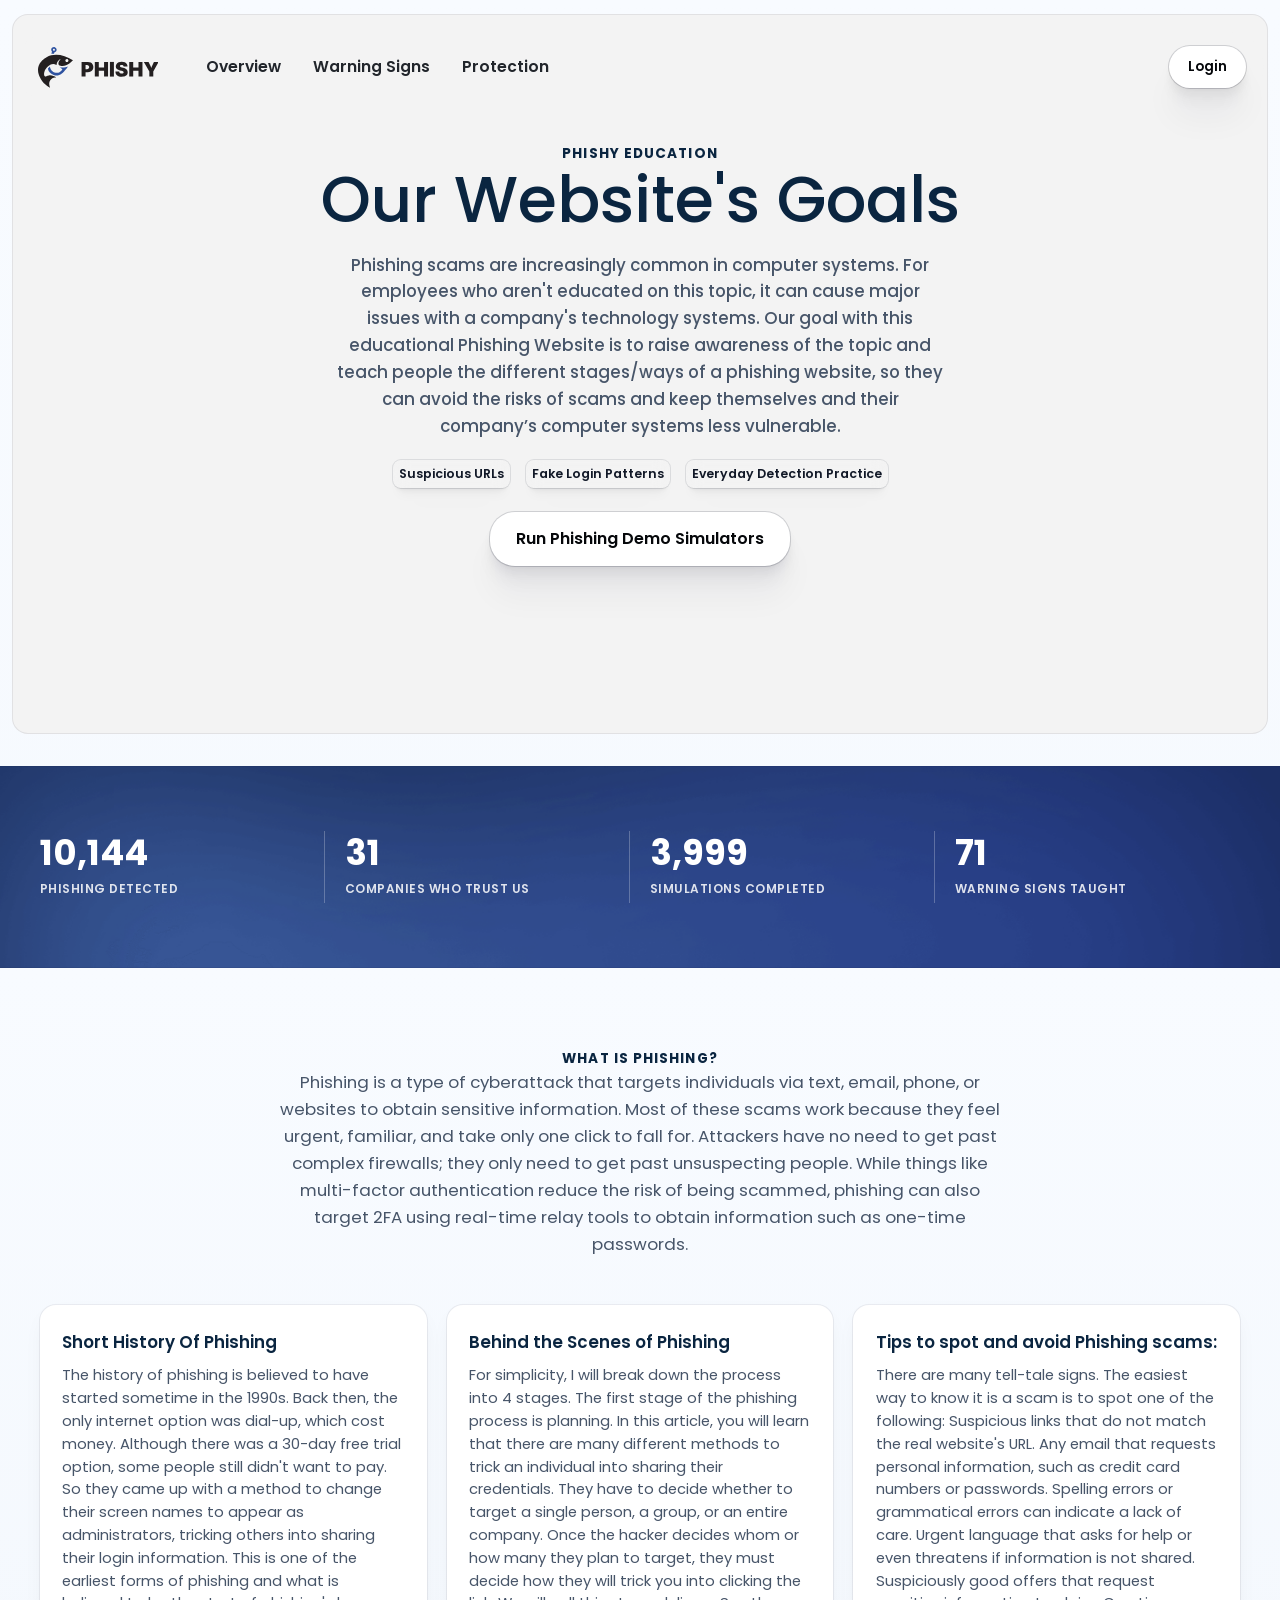
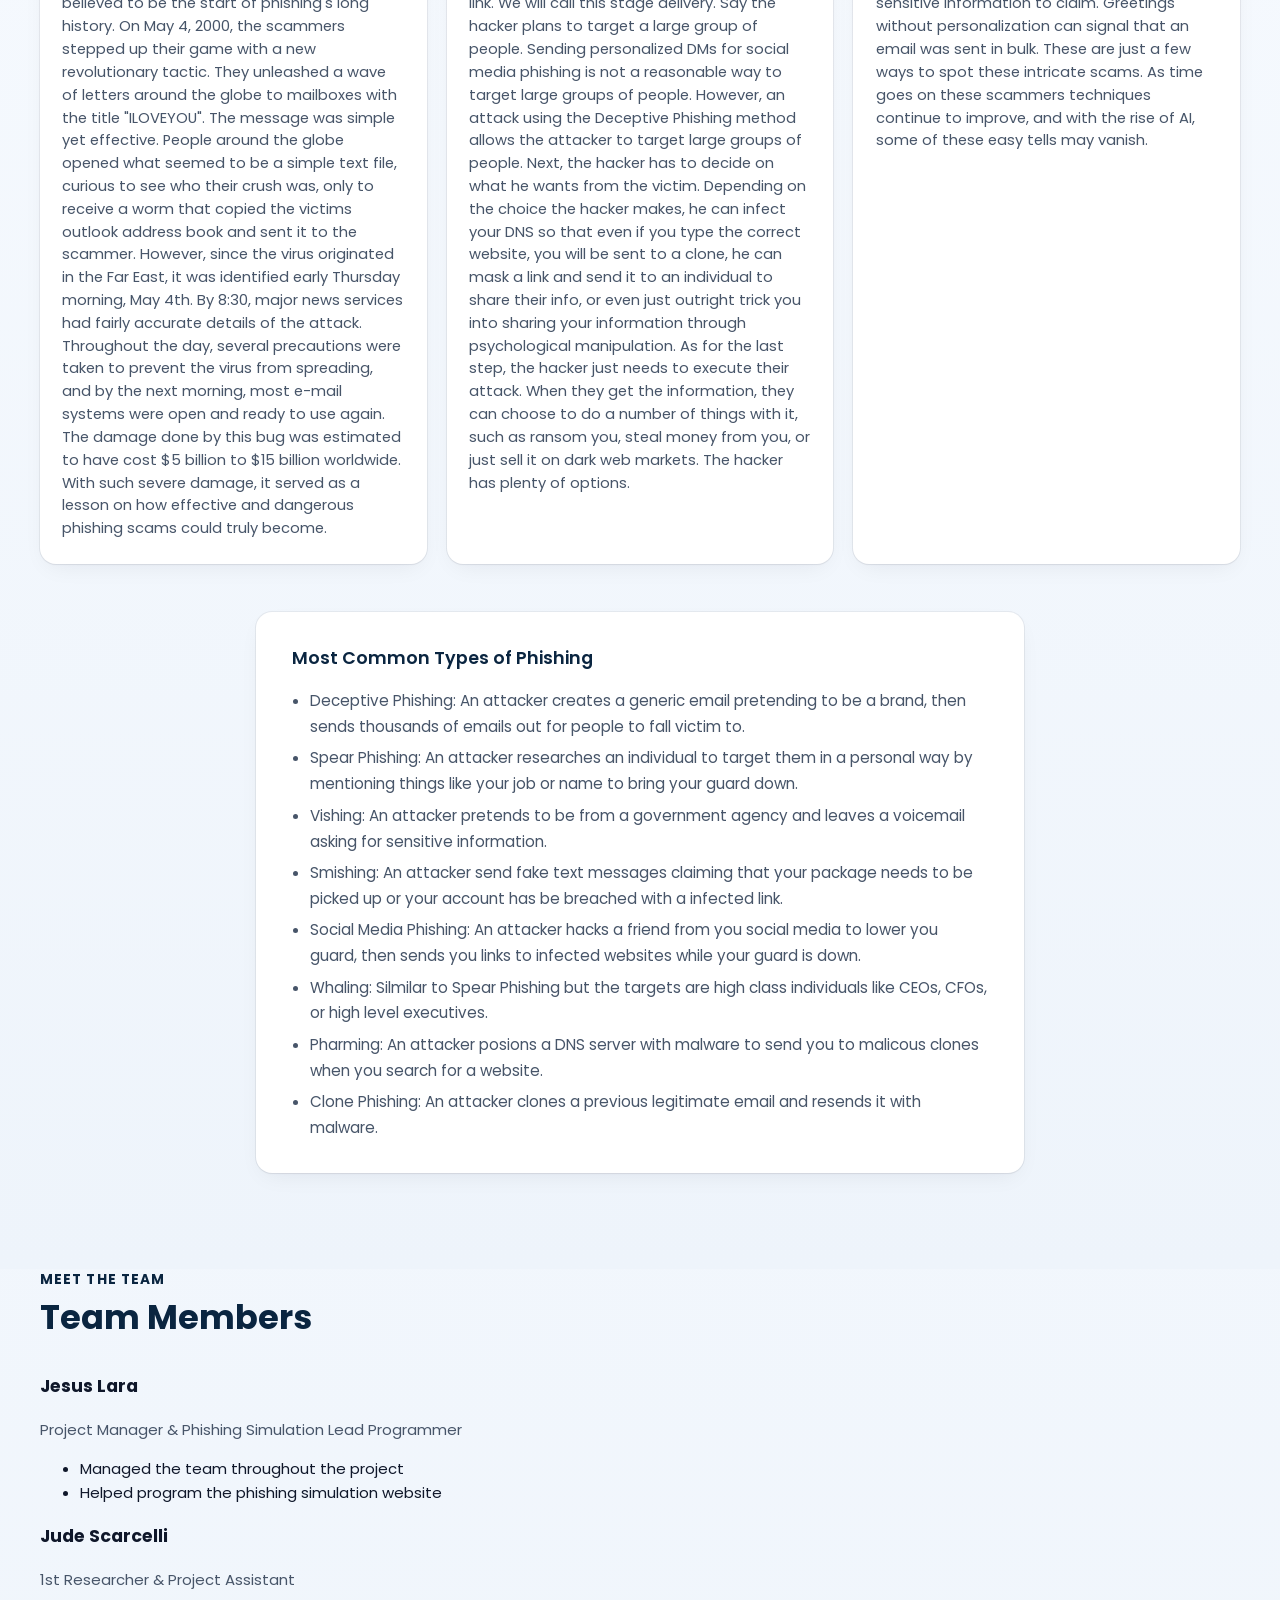
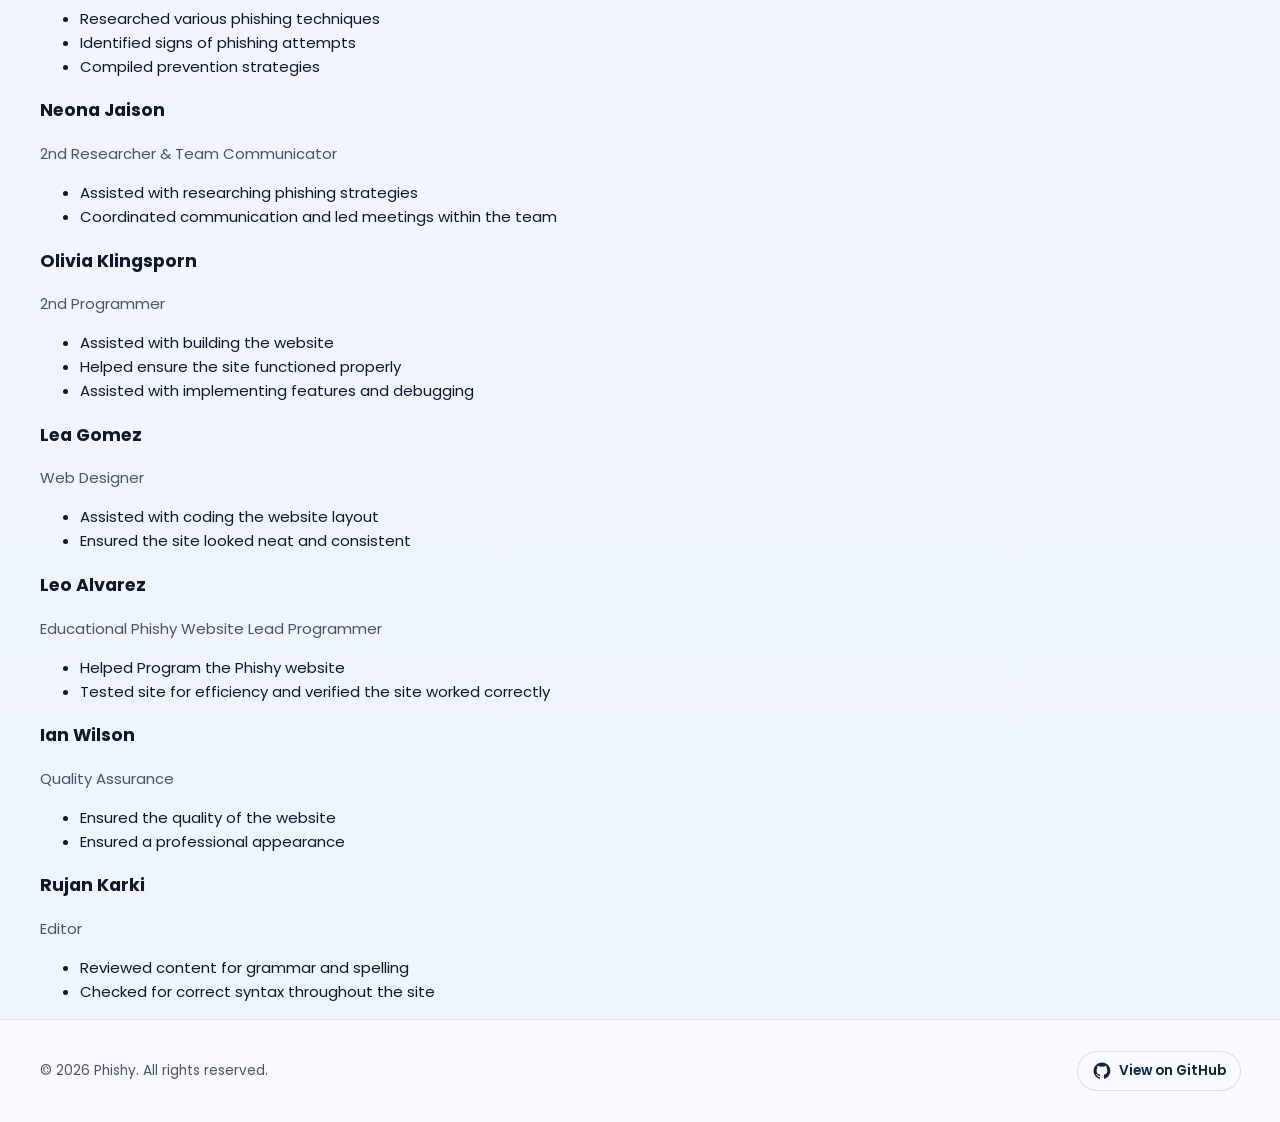
==== index.html @ bcdae1c0 "Jude's Edited Research + more" ====
<!DOCTYPE html>
<html lang="en">
  <head>
    <meta charset="UTF-8" />
    <meta name="viewport" content="width=device-width, initial-scale=1.0" />
    <title>Phishing Education Testing</title>
    <meta name="description" content="Placeholder site for a phishing education project." />
    <link rel="icon" type="image/png" href="assets/icon.svg" />
    <link rel="preconnect" href="https://fonts.googleapis.com" />
    <link rel="preconnect" href="https://fonts.gstatic.com" crossorigin />
    <link
      href="https://fonts.googleapis.com/css2?family=Poppins:wght@400;500;600;700&display=swap"
      rel="stylesheet"
    />
    <link rel="stylesheet" href="css/styles.css" />
    <script src="js/script.js" defer></script>
  </head>
  <body>
    <header class="top-bar">
      <div class="top-bar-shell">
       <div class="top-bar-inner">
        <div class="top-bar-left">
          <a class="brand" href="#">
            <svg
              class="topbar-logo"
              id="Layer_2"
              data-name="Layer 2"
              xmlns="http://www.w3.org/2000/svg"
              viewBox="0 0 509.56 172.07"
              aria-label="Phishy by Group 5"
              role="img"
            >
              <g id="Layer_3" data-name="Layer 3">
                <g>
                  <path
                    class="logo-accent"
                    d="M91.88,85.73c3.72,2.69,7.43,5.38,11.15,8.08-1.21,2.16-3.29,5.32-6.69,8.33-2.05,1.82-5.66,4.98-11.3,6.4-4.79,1.21-9.96.86-15.49-1.04-7.07-2.43-11.16-6.92-12.14-8.04-5.78-6.55-6.75-13.91-6.98-16.58-2.81,2.55-5.63,5.1-8.44,7.65.49,3.24,1.96,9.81,7.01,16.1,5.88,7.3,13.16,9.92,16.99,11.23,8.02,2.76,14.97,2.88,20.87,1.55,8.08-1.82,13.3-6.22,16.96-9.26,1.44-1.2,3.92-3.39,10.4-11.42,3.43-4.26,8.1-10.3,13.33-17.91-3.51,1.97-9.47,4.76-17.36,5.85-7.9,1.09-14.39.03-18.3-.92Z"
                  />
                  <path
                    class="logo-accent"
                    d="M56.51,29.27c1.63-.33,3.46-.62,5.45-.81,1.92-.18,3.7-.24,5.31-.23.63-1.81,1.26-3.62,1.89-5.43,4.02-.67,7.54-3.47,8.96-7.59,2.06-5.99-1.13-12.52-7.12-14.58-5.99-2.06-12.52,1.13-14.58,7.12-1.45,4.2-.31,8.67,2.57,11.67-.83,3.29-1.65,6.57-2.48,9.86ZM64.16,8.69c1.54-1.72,4.19-1.87,5.91-.33,1.72,1.54,1.87,4.19.33,5.91-1.54,1.72-4.19,1.87-5.91.33-1.72-1.54-1.87-4.19-.33-5.91Z"
                  />
                </g>
                <g class="logo-primary">
                  <path d="M184.14,125.05v-61.99h26.71c4.6,0,8.63.91,12.09,2.73,3.45,1.82,6.14,4.38,8.07,7.68,1.93,3.3,2.89,7.16,2.89,11.57s-.98,8.27-2.95,11.5c-1.97,3.23-4.73,5.73-8.28,7.49-3.55,1.76-7.68,2.64-12.4,2.64h-9.32v18.39h-16.81ZM200.95,93.6h5.91c2.97,0,5.29-.78,6.97-2.33,1.68-1.55,2.52-3.63,2.52-6.24s-.84-4.78-2.52-6.26c-1.68-1.48-4-2.23-6.97-2.23h-5.91v17.06Z" />
                  <path d="M240.06,125.05v-61.99h16.81v23.55h22.3v-23.55h16.81v61.99h-16.81v-24.88h-22.3v24.88h-16.81Z" />
                  <path d="M320.76,63.06v61.99h-16.81v-61.99h16.81Z" />
                  <path d="M353.96,125.8c-5.38,0-10.07-.8-14.08-2.39-4.01-1.6-7.12-4.06-9.34-7.38s-3.34-7.59-3.37-12.77h15.97c.14,2.86,1.12,5.03,2.95,6.51,1.83,1.48,4.37,2.23,7.61,2.23,2.69,0,4.74-.49,6.14-1.48,1.4-.98,2.1-2.24,2.1-3.76,0-1.39-.69-2.55-2.08-3.49-1.39-.94-3.8-1.77-7.24-2.5l-6.24-1.33c-5.46-1.16-9.77-3.15-12.92-5.97-3.15-2.81-4.72-6.65-4.72-11.5,0-3.94,1.07-7.38,3.2-10.34,2.13-2.95,5.08-5.26,8.84-6.91,3.76-1.65,8.09-2.48,13-2.48s9.35.84,13,2.52c3.65,1.68,6.46,4.04,8.45,7.07,1.98,3.04,2.99,6.58,3.02,10.63h-16.14c-.14-2.02-.88-3.6-2.23-4.72s-3.38-1.68-6.09-1.68-4.51.44-5.7,1.33-1.79,2.02-1.79,3.41c0,1.47.65,2.66,1.96,3.58,1.3.92,3.43,1.69,6.37,2.33l5.08,1.08c6.85,1.44,11.79,3.79,14.83,7.03s4.56,7.22,4.56,11.94c0,6.13-2.23,10.84-6.68,14.12-4.45,3.29-10.6,4.93-18.45,4.93Z" />
                  <path d="M385.5,125.05v-61.99h16.81v23.55h22.3v-23.55h16.81v61.99h-16.81v-24.88h-22.3v24.88h-16.81Z" />
                  <path d="M470.41,125.05v-21.55l-23.09-40.44h19.76l8.94,18.72c.55,1.14,1.06,2.29,1.52,3.45s.89,2.4,1.31,3.7c.8-2.64,1.69-5.02,2.66-7.16l8.36-18.72h19.68l-22.42,40.44v21.55h-16.72Z" />
                </g>
                <path
                  class="logo-primary"
                  d="M36.27,42.96c-5.64,3.22-29.71,16.98-35.16,43.08-3.72,17.8,2.76,32.61,6.37,40.82,11.84,26.92,34.33,40.3,43.81,45.2-1.38-2.84-6.84-14.9-1.82-27.08,2.16-5.24,5.39-8.37,6.09-9.02,8.19-7.73,19-7.2,21.46-7.02-8.16-5.5-19.29-10.78-31.29-8.72-8.71,1.49-13.19,6.04-17.04,3.51-5.41-3.55-3.06-18.15,1.74-27.44,5.86-11.34,17.38-18.59,20.26-20.41.39-.25.62-.4.97-.59,8.11-4.27,19.31-4.45,25.42.9h0s0,0,0,0c.38.34.72.66,1.02.94.4-3.71,2.3-17.07,12.92-23.9,1.4-.9,3.07-1.77,5.07-2.46-8.75,8.7-11.91,18.54-8.51,24.11,3.22,5.28,11.55,5.43,15.6,5.51,21.42.38,38.09-16.8,44.43-24.11-37.49-24.81-80.46-30.98-111.35-13.32ZM126.99,61.61c-2.4,2.68-6.52,2.91-9.2.51-2.68-2.4-2.91-6.52-.51-9.2,2.4-2.68,6.52-2.91,9.2-.51,2.68,2.4,2.91,6.52.51,9.2Z"
                />
            </svg>
          </a>
          <nav class="top-nav" aria-label="Primary">
            <a href="#">Overview</a>
            <a href="#">Warning Signs</a>
            <a href="#">Protection</a>
          </nav>
        </div>
        <a class="login-button" href="#login">Login</a>
        <button
          class="menu-toggle"
          type="button"
          aria-label="Toggle menu"
          aria-expanded="false"
          aria-controls="top-bar-menu"
        >
          <span></span><span></span><span></span>
        </button>
        <div class="top-bar-menu" id="top-bar-menu">
          <a href="#">Overview</a>
          <a href="#">Warning Signs</a>
          <a href="#">Protection</a>
          <a href="#login" class="top-bar-menu-login">Login</a>
        </div>
       </div>
      </div>
    </header>

    <section class="hero-section">
      <div class="hero-island">
        <div class="container hero-layout">
          <div class="hero-copy">
            <p class="eyebrow">Phishy Education</p>
            <h1>Our Website's Goals</h1>
            <p class="subtitle">
               Phishing scams are increasingly common in computer systems.
               For employees who aren't educated on this topic, it can cause major issues with a company's technology systems.
               Our goal with this educational Phishing Website is to raise awareness of the topic and teach people the different stages/ways of a phishing website,
               so they can avoid the risks of scams and keep themselves and their company’s computer systems less vulnerable.  
            
            </p>
            <div class="hero-proof">
              <span>Suspicious URLs</span>
              <span>Fake Login Patterns</span>
              <span>Everyday Detection Practice</span>
            </div>
            <a class="hero-demo-button" href="demo/">Run Phishing Demo Simulators</a>
          </div>
        </div>
      </div>
    </section>

    <section class="info-band-section">
      <div class="container info-band-layout">
        <article class="info-band-item">
          <span class="info-band-value" data-count="12480">0</span>
          <h3>Phishing Detected</h3>
        </article>
        <article class="info-band-item">
          <span class="info-band-value" data-count="38">0</span>
          <h3>Companies Who Trust Us</h3>
        </article>
        <article class="info-band-item">
          <span class="info-band-value" data-count="4920">0</span>
          <h3>Simulations Completed</h3>
        </article>
        <article class="info-band-item">
          <span class="info-band-value" data-count="87">0</span>
          <h3>Warning Signs Taught</h3>
        </article>
      </div>
    </section>

    <section class="phishing-info-section">
      <div class="container phishing-info-layout">
        <header class="phishing-info-header">
          <p class="eyebrow">What Is Phishing?</p>
          <p class="phishing-info-lede">
            Phishing is a type of cyberattack that targets individuals via text,
            email, phone, or websites to obtain sensitive information.
            Most of these scams work because they feel urgent, familiar, and take only one click to fall for.
            Attackers have no need to get past complex firewalls; they only need to get past unsuspecting people.
            While things like multi-factor authentication reduce the risk of being scammed,
            phishing can also target 2FA using real-time relay tools to obtain information such as one-time passwords.
          </p>
        </header>

        <div class="phishing-info-grid">
          <article class="phishing-info-card">
            <h3>Short History Of Phishing</h3>
            <p>
              The history of phishing is believed to have started sometime in the 1990s. 
              Back then, the only internet option was dial-up, which cost money. 
              Although there was a 30-day free trial option, some people still didn't want to pay. 
              So they came up with a method to change their screen names to appear as administrators, 
              tricking others into sharing their login information. 
              This is one of the earliest forms of phishing and what is believed to be the start of phishing's long history. 
              On May 4, 2000, the scammers stepped up their game with a new revolutionary tactic. 
              They unleashed a wave of letters around the globe to mailboxes with the title "ILOVEYOU". 
              The message was simple yet effective. People around the globe opened what seemed to be a simple text file, 
              curious to see who their crush was, only to receive a worm that copied the victims outlook address book and sent it to the scammer. 
              However, since the virus originated in the Far East, it was identified early Thursday morning, May 4th. By 8:30, 
              major news services had fairly accurate details of the attack. 
              Throughout the day, several precautions were taken to prevent the virus from spreading, 
              and by the next morning, most e-mail systems were open and ready to use again. 
              The damage done by this bug was estimated to have cost $5 billion to $15 billion worldwide. 
              With such severe damage, it served as a lesson on how effective and dangerous phishing scams could truly become.
            </p>
          </article>
          <article class="phishing-info-card">
            <h3>Behind the Scenes of Phishing</h3>
            <p>
              For simplicity, I will break down the process into 4 stages.
              The first stage of the phishing process is planning. 
              In this article, you will learn that there are many different methods to trick an individual into sharing their credentials. 
              They have to decide whether to target a single person, a group, or an entire company. 
              Once the hacker decides whom or how many they plan to target, they must decide how they will trick you into clicking the link. 
              We will call this stage delivery. Say the hacker plans to target a large group of people. 
              Sending personalized DMs for social media phishing is not a reasonable way to target large groups of people. 
              However, an attack using the Deceptive Phishing method allows the attacker to target large groups of people. 
              Next, the hacker has to decide on what he wants from the victim. Depending on the choice the hacker makes, 
              he can infect your DNS so that even if you type the correct website, you will be sent to a clone, 
              he can mask a link and send it to an individual to share their info, 
              or even just outright trick you into sharing your information through psychological manipulation. 
              As for the last step, the hacker just needs to execute their attack. 
              When they get the information, they can choose to do a number of things with it, 
              such as ransom you, steal money from you, or just sell it on dark web markets. The hacker has plenty of options.
            </p>
          </article>
          <article class="phishing-info-card">
            <h3>Tips to spot and avoid Phishing scams:</h3>
            <p>
            There are many tell-tale signs. The easiest way to know it is a scam is to spot one of the following: 
            Suspicious links that do not match the real website's URL.
            Any email that requests personal information, such as credit card numbers or passwords.
            Spelling errors or grammatical errors can indicate a lack of care.
            Urgent language that asks for help or even threatens if information is not shared.
            Suspiciously good offers that request sensitive information to claim.
            Greetings without personalization can signal that an email was sent in bulk.
            These are just a few ways to spot these intricate scams. As time goes on these scammers techniques continue to improve, 
            and with the rise of AI, some of these easy tells may vanish.
            </p>
          </article>
        </div>

        <div class="phishing-signs">
          <h3>Most Common Types of Phishing</h3>
          <ul>
            <li>Deceptive Phishing: An attacker creates a generic email pretending to be a brand, then sends thousands of emails out for people to fall victim to.</li>
            <li>Spear Phishing: An attacker researches an individual to target them in a personal way by mentioning things like your job or name to bring your guard down. </li>
            <li>Vishing: An attacker pretends to be from a government agency and leaves a voicemail asking for sensitive information. </li>
            <li>Smishing: An attacker send fake text messages claiming that your package needs to be picked up or your account has be breached with a infected link. </li>
            <li>Social Media Phishing: An attacker hacks a friend from you social media to lower you guard, then sends you links to infected websites while your guard is down.</li>
            <li>Whaling: Silmilar to Spear Phishing but the targets are high class individuals like CEOs, CFOs, or high level executives.</li>
            <li>Pharming: An attacker posions a DNS server with malware to send you to malicous clones when you search for a website.</li>
            <li>Clone Phishing: An attacker clones a previous legitimate email and resends it with malware.</li>
          </ul>
        </div>
      </div>
    </section>

    <section class="team-section">
  <div class="container team-layout">
    <header class="team-header">
      <p class="eyebrow">Meet The Team</p>
      <h2>Team Members</h2>
    </header>

    <div class="team-grid">

      <div class="team-card">
        <h3>Jesus Lara</h3>
        <p class="team-card-role">Project Manager & Phishing Simulation Lead Programmer</p>
        <ul>
          <li>Managed the team throughout the project</li>
          <li>Helped program the phishing simulation website</li>
        </ul>
      </div>

      <div class="team-card">
        <h3>Jude Scarcelli</h3>
        <p class="team-card-role">1st Researcher & Project Assistant</p>
        <ul>
          <li>Researched various phishing techniques</li>
          <li>Identified signs of phishing attempts</li>
          <li>Compiled prevention strategies</li>
        </ul>
      </div>

      <div class="team-card">
        <h3>Neona Jaison</h3>
        <p class="team-card-role">2nd Researcher & Team Communicator</p>
        <ul>
          <li>Assisted with researching phishing strategies</li>
          <li>Coordinated communication and led meetings within the team</li>
        </ul>
      </div>

      <div class="team-card">
        <h3>Olivia Klingsporn</h3>
        <p class="team-card-role">2nd Programmer</p>
        <ul>
          <li>Assisted with building the website</li>
          <li>Helped ensure the site functioned properly</li>
          <li>Assisted with implementing features and debugging</li>
        </ul>
      </div>

            <div class="team-card">
        <h3>Lea Gomez</h3>
        <p class="team-card-role">Web Designer</p>
        <ul>
          <li>Assisted with coding the website layout</li>
          <li>Ensured the site looked neat and consistent</li>
        </ul>
      </div>

            <div class="team-card">
        <h3>Leo Alvarez</h3>
        <p class="team-card-role">Educational Phishy Website Lead Programmer</p>
        <ul>
          <li>Helped Program the Phishy website</li>
          <li>Tested site for efficiency and verified the site worked correctly</li>
        </ul>
      </div>

      <div class="team-card">
        <h3>Ian Wilson</h3>
        <p class="team-card-role">Quality Assurance</p>
        <ul>
          <li>Ensured the quality of the website</li>
          <li>Ensured a professional appearance</li>
        </ul>
      </div>

      <div class="team-card">
        <h3>Rujan Karki</h3>
        <p class="team-card-role">Editor</p>
        <ul>
          <li>Reviewed content for grammar and spelling</li>
          <li>Checked for correct syntax throughout the site</li>
        </ul>
      </div>


    </div>
  </div>
</section>

    <footer class="site-footer">
      <div class="container site-footer-inner">
        <p class="site-footer-copy">&copy; 2026 Phishy. All rights reserved.</p>
        <a
          class="site-footer-link"
          href="https://github.com/Xylemo/Phishing-Awarness-Website"
          target="_blank"
          rel="noopener noreferrer"
        >
          <svg class="site-footer-icon" viewBox="0 0 24 24" aria-hidden="true">
            <path
              fill="currentColor"
              d="M12 .5C5.73.5.75 5.48.75 11.75c0 4.97 3.22 9.18 7.69 10.67.56.1.77-.24.77-.54 0-.27-.01-1.15-.02-2.08-3.13.68-3.79-1.33-3.79-1.33-.51-1.29-1.25-1.64-1.25-1.64-1.02-.7.08-.69.08-.69 1.13.08 1.72 1.16 1.72 1.16 1 1.72 2.63 1.22 3.27.93.1-.73.39-1.22.71-1.5-2.5-.28-5.13-1.25-5.13-5.56 0-1.23.44-2.23 1.16-3.02-.12-.28-.5-1.42.11-2.96 0 0 .94-.3 3.08 1.15a10.66 10.66 0 015.6 0c2.14-1.45 3.08-1.15 3.08-1.15.61 1.54.23 2.68.11 2.96.72.79 1.16 1.79 1.16 3.02 0 4.32-2.64 5.27-5.15 5.55.4.35.76 1.03.76 2.08 0 1.5-.01 2.71-.01 3.08 0 .3.2.65.78.54 4.46-1.49 7.68-5.7 7.68-10.67C23.25 5.48 18.27.5 12 .5z"
            />
          </svg>
          <span>View on GitHub</span>
        </a>
      </div>
    </footer>
  </body>
</html>
---- css/styles.css ----
:root {
  --bg: #0f172a;
  --panel: #ffffff;
  --text: #0f172a;
  --muted: #475569;
  --heading: #0a2540;
  --accent: #679fd5;
  --accent-dark: #679fd5;
  --soft: #e2e8f0;
  --surface: #f7f9fc;
}

* {
  box-sizing: border-box;
}

body {
  margin: 0;
  font-family: "Poppins", Arial, Helvetica, sans-serif;
  font-size: 15px;
  line-height: 1.6;
  color: var(--text);
  background: linear-gradient(180deg, #f8fbff 0%, #eef4fb 100%);
}

.hero-island {
  width: min(1900px, calc(100% - 1.5rem));
  min-height: clamp(45rem, 60vh, 44rem);
  margin: 0 auto;
  border-radius: 1rem;
  border: 1px solid rgba(17, 24, 39, 0.08);
  background: #f3f3f3;
}

a {
  color: inherit;
}

.container {
  width: min(1200px, calc(100% - 2rem));
  margin: 0 auto;
}

.top-bar-shell {
  width: min(1320px, calc(100% - 2rem));
  margin: 0 auto;
}

.top-bar {
  position: sticky;
  top: 2rem;
  z-index: 20;
  padding: 0 0 1rem;
}

.top-bar-shell {
  background: rgba(255, 255, 255, 0);
  border: 0px solid transparent;
  border-radius: 999px;
  backdrop-filter: blur(0);
  box-shadow: 0 18px 40px rgba(15, 23, 42, 0);
  transition:
    background 180ms ease,
    border-color 180ms ease,
    box-shadow 180ms ease,
    backdrop-filter 180ms ease;
}

.top-bar.is-scrolled .top-bar-shell {
  border-style: none;
  border-color: #b9bfca;
  background-color: #ffffff;
  background: rgba(255, 255, 255, 0.82);
  backdrop-filter: blur(18px);
  box-shadow:
    0 32px 32px rgba(17, 24, 39, 0.04),
    0 16px 16px rgba(17, 24, 39, 0.04),
    0 8px 8px rgba(17, 24, 39, 0.04),
    0 4px 4px -2px rgba(17, 24, 39, 0.04),
    0 2px 2px -1px rgba(17, 24, 39, 0.04),
    0 0 0 1px rgba(17, 24, 39, 0.16);
}

.top-bar-inner {
  display: flex;
  align-items: center;
  justify-content: space-between;
  gap: 1.5rem;
  min-height: 4.4rem;
  padding: 0 1.1rem 0 1.35rem;
}

.top-bar-left {
  display: flex;
  align-items: center;
  gap: 0.25rem;
}

.top-bar-menu {
  display: none;
}

.menu-toggle {
  display: none;
  flex-direction: column;
  justify-content: center;
  gap: 4px;
  width: 40px;
  height: 40px;
  padding: 0;
  border: none;
  border-radius: 8px;
  background: transparent;
  cursor: pointer;
  margin-left: auto;
}

.menu-toggle span {
  display: block;
  width: 22px;
  height: 2px;
  margin: 0 auto;
  background: #21252b;
  border-radius: 2px;
  transition: transform 200ms ease, opacity 200ms ease;
}

.menu-toggle[aria-expanded="true"] span:nth-child(1) {
  transform: translateY(6px) rotate(45deg);
}

.menu-toggle[aria-expanded="true"] span:nth-child(2) {
  opacity: 0;
}

.menu-toggle[aria-expanded="true"] span:nth-child(3) {
  transform: translateY(-6px) rotate(-45deg);
}

.brand {
  display: inline-flex;
  align-items: center;
  flex-shrink: 0;
}

.brand img {
  display: block;
  width: clamp(120px, 16vw, 180px);
  max-width: 67%;
  height: auto;
}

.topbar-logo {
  display: block;
  width: clamp(120px, 16vw, 180px);
  max-width: 67%;
  height: auto;
}

.topbar-logo .logo-primary {
  fill: #231f20;
}

.topbar-logo .logo-accent {
  fill: #2e52a0;
  transition: fill 300ms ease;
}

.brand:hover .topbar-logo .logo-accent,
.top-bar.is-scrolled .topbar-logo .logo-accent {
  fill: #2e52a0;
}

.top-nav {
  display: flex;
  align-items: center;
  gap: 2rem;
  margin-left: -1rem;
  color: #21252b;
  font-size: 0.97rem;
  font-weight: 600;
}

.top-nav a {
  text-decoration: none;
}

.top-nav a:hover {
  color: #679fd5;
}

.login-button {
  display: inline-flex;
  align-items: center;
  justify-content: center;
  padding: 0.65rem 1.2rem;
  border-radius: 999px;
  border-style: none;
  border-color: #b9bfca;
  background-color: #ffffff;
  color: #05070a;
  flex: 0 auto;
  font-size: 0.84rem;
  font-weight: 600;
  text-decoration: none;
  white-space: nowrap;
  box-shadow:
    0 32px 32px rgba(17, 24, 39, 0.04),
    0 16px 16px rgba(17, 24, 39, 0.04),
    0 8px 8px rgba(17, 24, 39, 0.04),
    0 4px 4px -2px rgba(17, 24, 39, 0.04),
    0 2px 2px -1px rgba(17, 24, 39, 0.04),
    0 0 0 1px rgba(17, 24, 39, 0.16);
}

.login-button:hover {
  background-color: #f8fbff;
}

.hero-section {
  margin-top: -5.5rem;
  padding: 1rem 0 0;
  position: relative;
  z-index: 0;
}

.hero-layout {
  display: flex;
  align-items: flex-start;
  justify-content: center;
  min-height: clamp(28rem, 60vh, 44rem);
  padding-top: clamp(4rem, 10vw, 11rem);
  text-align: center;
}

.hero-copy {
  max-width: 44rem;
  position: relative;
  z-index: 2;
}

.eyebrow {
  text-transform: uppercase;
  letter-spacing: 0.08em;
  font-size: 0.85rem;
  color: var(--heading);
  opacity: 1;
  font-weight: 700;
}

h1,
h2 {
  margin-top: 0;
  color: var(--heading);
}

h1 {
  margin-bottom: 1rem;
  line-height: 1.1;
  font-size: clamp(2rem, 6vw, 4rem);
  font-weight: 500;
}

h2 {
  font-size: clamp(1.5rem, 3vw, 2.1rem);
}

.subtitle {
  max-width: 38rem;
  margin: 0 auto;
  font-size: 1.05rem;
  color: var(--muted);
  font-weight: 500;
}

.hero-proof {
  display: flex;
  flex-wrap: wrap;
  justify-content: center;
  gap: 0.75rem;
  margin-top: 1.25rem;
}

.hero-proof span {
  display: inline-flex;
  align-items: center;
  padding: 4px 6px;
  margin: 0 2px;
  border-radius: 8px;
  background: rgba(255, 255, 255, 0.88);
  box-shadow:
    0 0 0 1px rgba(17, 24, 39, 0.1),
    0 1px 1px -0.5px rgba(17, 24, 39, 0.04),
    0 3px 3px -1.5px rgba(17, 24, 39, 0.04),
    0 6px 6px -3px rgba(17, 24, 39, 0.04),
    0 12px 12px -6px rgba(17, 24, 39, 0.04),
    0 24px 24px -12px rgba(17, 24, 39, 0.04);
  backdrop-filter: blur(8px);
  background-image: linear-gradient(93deg, #111827 1.12%, #111827 78.33%, #2142e7 79.94%, #03b5ed 90.11%, #2142e7 96.51%, #111827 97.77%);
  background-size: 220% 100%;
  background-clip: text;
  -webkit-background-clip: text;
  color: transparent;
  -webkit-text-fill-color: transparent;
  font-size: 0.78rem;
  font-weight: 600;
}

.hero-demo-button {
  display: inline-flex;
  align-items: center;
  justify-content: center;
  margin-top: 1.5rem;
  padding: 0.9rem 1.6rem;
  border-radius: 25px;
  background-color: #ffffff;
  color: #05070a;
  font-size: 1rem;
  font-weight: 600;
  text-decoration: none;
  white-space: nowrap;
  box-shadow:
    0 32px 32px rgba(17, 24, 39, 0.04),
    0 16px 16px rgba(17, 24, 39, 0.04),
    0 8px 8px rgba(17, 24, 39, 0.04),
    0 4px 4px -2px rgba(17, 24, 39, 0.04),
    0 2px 2px -1px rgba(17, 24, 39, 0.04),
    0 0 0 1px rgba(17, 24, 39, 0.16);
}

.hero-demo-button:hover {
  background-color: #f8fbff;
}

.info-band-section {
  margin-top: 2rem;
  padding: 4rem 0;
  background-image: url("../assets/card.png");
  background-size: cover;
  background-position: center;
  background-repeat: no-repeat;
  color: #fff;
  border-top: 1px solid rgba(17, 24, 39, 0.08);
  border-bottom: 1px solid rgba(17, 24, 39, 0.08);
}

.info-band-layout {
  display: grid;
  grid-template-columns: repeat(4, minmax(0, 1fr));
  gap: 1.25rem;
  align-items: start;
}

.info-band-item {
  padding: 0.25rem 1.1rem 0.25rem 0;
  border-right: 1px solid rgba(255, 255, 255, 0.25);
}

.info-band-item:last-child {
  border-right: 0;
  padding-right: 0;
}

.info-band-value {
  display: block;
  margin-bottom: 0.55rem;
  color: #ffffff;
  font-size: clamp(1.4rem, 2.8vw, 2.2rem);
  font-weight: 700;
  line-height: 1;
}

.info-band-item h3 {
  margin: 0;
  color: rgba(255, 255, 255, 0.85);
  font-size: 0.75rem;
  font-weight: 600;
  text-transform: uppercase;
  letter-spacing: 0.04em;
}

@keyframes shimmer {
  0%,
  100% {
    background-position: 0% 50%;
  }

  50% {
    background-position: 100% 50%;
  }
}

p {
  margin: 0;
  color: var(--muted);
}

.phishing-info-section {
  padding: 5rem 0 6rem;
  background: linear-gradient(180deg, #f8fbff 0%, #eef4fb 100%);
}

.phishing-info-header {
  max-width: 46rem;
  margin: 0 auto 3rem;
  text-align: center;
}

.phishing-info-header h2 {
  margin: 0.75rem 0 1rem;
}

.phishing-info-lede {
  font-size: 1.05rem;
  color: var(--muted);
}

.phishing-info-grid {
  display: grid;
  grid-template-columns: repeat(auto-fit, minmax(220px, 1fr));
  gap: 1.25rem;
  margin-bottom: 3rem;
}

.phishing-info-card {
  padding: 1.5rem 1.4rem;
  border-radius: 1rem;
  background: #ffffff;
  box-shadow:
    0 1px 2px rgba(17, 24, 39, 0.04),
    0 8px 24px -8px rgba(17, 24, 39, 0.08),
    0 0 0 1px rgba(17, 24, 39, 0.06);
  transition: transform 180ms ease, box-shadow 180ms ease;
}

.phishing-info-card:hover {
  transform: translateY(-2px);
  box-shadow:
    0 1px 2px rgba(17, 24, 39, 0.06),
    0 16px 32px -12px rgba(17, 24, 39, 0.14),
    0 0 0 1px rgba(17, 24, 39, 0.08);
}

.phishing-info-card h3 {
  margin: 0 0 0.5rem;
  color: var(--heading);
  font-size: 1.05rem;
  font-weight: 600;
}

.phishing-info-card p {
  font-size: 0.92rem;
  line-height: 1.55;
}

.phishing-signs {
  max-width: 48rem;
  margin: 0 auto;
  padding: 2rem 2.25rem;
  border-radius: 1rem;
  background: #ffffff;
  box-shadow:
    0 1px 2px rgba(17, 24, 39, 0.04),
    0 8px 24px -8px rgba(17, 24, 39, 0.08),
    0 0 0 1px rgba(17, 24, 39, 0.06);
}

.phishing-signs h3 {
  margin: 0 0 1rem;
  color: var(--heading);
  font-size: 1.1rem;
  font-weight: 600;
}

.phishing-signs ul {
  margin: 0;
  padding-left: 1.1rem;
  color: var(--muted);
  font-size: 0.95rem;
  line-height: 1.7;
}

.phishing-signs li + li {
  margin-top: 0.35rem;
}

.demo-section {
  padding: 6rem 0 5rem;
}

.demo-layout {
  display: flex;
  flex-direction: column;
  gap: 1.5rem;
}

.demo-header {
  max-width: 44rem;
  margin: 0 auto;
  text-align: center;
}

.demo-header h1 {
  font-size: clamp(2rem, 4vw, 3rem);
  margin: 0.75rem 0 1rem;
}

.demo-lede {
  font-size: 1.02rem;
  color: var(--muted);
}

.demo-progress {
  display: flex;
  align-items: center;
  gap: 1rem;
  max-width: 60rem;
  width: 100%;
  margin: 0 auto;
  font-size: 0.85rem;
  font-weight: 600;
  color: var(--muted);
}

.demo-progress-bar {
  flex: 1;
  height: 6px;
  border-radius: 999px;
  background: rgba(17, 24, 39, 0.08);
  overflow: hidden;
}

.demo-progress-fill {
  height: 100%;
  width: 0%;
  background: linear-gradient(90deg, #2e52a0, #679fd5);
  transition: width 250ms ease;
}

.fake-browser {
  max-width: 60rem;
  width: 100%;
  margin: 0 auto;
  border-radius: 1rem;
  overflow: hidden;
  background: #ffffff;
  box-shadow:
    0 1px 2px rgba(17, 24, 39, 0.04),
    0 24px 48px -16px rgba(17, 24, 39, 0.16),
    0 0 0 1px rgba(17, 24, 39, 0.08);
  transition: box-shadow 220ms ease, transform 220ms ease;
}

.fake-browser.is-correct {
  box-shadow:
    0 0 0 2px #22c55e,
    0 24px 48px -16px rgba(34, 197, 94, 0.25);
}

.fake-browser.is-wrong {
  box-shadow:
    0 0 0 2px #ef4444,
    0 24px 48px -16px rgba(239, 68, 68, 0.25);
}

.fake-browser-chrome {
  display: flex;
  align-items: center;
  gap: 0.75rem;
  padding: 0.65rem 0.9rem;
  background: #f1f3f6;
  border-bottom: 1px solid rgba(17, 24, 39, 0.08);
}

.fake-browser-dots {
  display: inline-flex;
  gap: 0.35rem;
}

.fake-browser-dots span {
  width: 11px;
  height: 11px;
  border-radius: 50%;
  background: #d1d5db;
}

.fake-browser-dots span:nth-child(1) { background: #ef4444; }
.fake-browser-dots span:nth-child(2) { background: #f59e0b; }
.fake-browser-dots span:nth-child(3) { background: #22c55e; }

.fake-browser-url {
  flex: 1;
  padding: 0.4rem 0.85rem;
  border-radius: 999px;
  background: #ffffff;
  border: 1px solid rgba(17, 24, 39, 0.08);
  font-family: "SFMono-Regular", Consolas, monospace;
  font-size: 0.82rem;
  color: #374151;
  overflow: hidden;
  text-overflow: ellipsis;
  white-space: nowrap;
}

.fake-browser-screen {
  min-height: 22rem;
  padding: 2rem;
  background: #fafafa;
}

.mock-site {
  max-width: 26rem;
  margin: 0 auto;
  font-family: "Poppins", sans-serif;
}

.mock-card {
  padding: 1.75rem 1.5rem;
  border-radius: 0.75rem;
  background: #ffffff;
  box-shadow: 0 4px 14px rgba(17, 24, 39, 0.08);
  display: flex;
  flex-direction: column;
  gap: 0.6rem;
}

.mock-card h2 {
  margin: 0 0 0.25rem;
  font-size: 1.25rem;
  color: #111827;
}

.mock-card label {
  font-size: 0.78rem;
  font-weight: 600;
  color: #374151;
  margin-top: 0.3rem;
}

.mock-card input {
  padding: 0.55rem 0.7rem;
  border-radius: 0.4rem;
  border: 1px solid #d1d5db;
  font-size: 0.9rem;
}

.mock-card button {
  margin-top: 0.6rem;
  padding: 0.65rem;
  border-radius: 0.4rem;
  border: none;
  background: #2e52a0;
  color: #fff;
  font-weight: 600;
  cursor: pointer;
}

.mock-card-dark {
  background: #0d1117;
  color: #c9d1d9;
}

.mock-card-dark h2 { color: #f0f6fc; }
.mock-card-dark label { color: #8b949e; }
.mock-card-dark input {
  background: #0d1117;
  border-color: #30363d;
  color: #f0f6fc;
}
.mock-card-dark button { background: #238636; }

.mock-urgent {
  margin: 0;
  padding: 0.55rem 0.7rem;
  border-radius: 0.35rem;
  background: rgba(239, 68, 68, 0.12);
  color: #b91c1c;
  font-size: 0.82rem;
  font-weight: 500;
}

.mock-link {
  margin: 0.25rem 0 0;
  font-size: 0.82rem;
  color: #2e52a0;
}

.mock-nav {
  text-align: center;
  margin-bottom: 1rem;
}

.mock-logo {
  font-size: 1.5rem;
  font-weight: 700;
  color: #003087;
}

.mock-paypal .mock-card { border-top: 3px solid #003087; }

.mock-apple-bar {
  text-align: center;
  font-size: 1.4rem;
  margin-bottom: 0.75rem;
  color: #111;
}

.mock-ms-logo {
  font-weight: 600;
  font-size: 1rem;
  color: #2e52a0;
  margin-bottom: 0.35rem;
}

.mock-github-logo {
  text-align: center;
  font-size: 1.3rem;
  font-weight: 600;
  color: #111;
  margin-bottom: 1rem;
}

.mock-google {
  text-align: center;
  padding-top: 1.5rem;
}

.mock-google-top {
  text-align: right;
  font-size: 0.85rem;
  color: #5f6368;
  margin-bottom: 2.5rem;
}

.mock-google-logo {
  font-size: 2.75rem;
  font-weight: 500;
  margin-bottom: 1.25rem;
  background: linear-gradient(90deg, #4285f4, #ea4335, #fbbc05, #34a853);
  -webkit-background-clip: text;
  background-clip: text;
  color: transparent;
}

.mock-google-search {
  display: flex;
  align-items: center;
  gap: 0.5rem;
  padding: 0.5rem 1rem;
  border: 1px solid #dfe1e5;
  border-radius: 999px;
  margin-bottom: 1.25rem;
}

.mock-google-search input {
  flex: 1;
  border: none;
  outline: none;
  font-size: 0.9rem;
}

.mock-google-buttons {
  display: flex;
  justify-content: center;
  gap: 0.6rem;
}

.mock-google-buttons button {
  padding: 0.55rem 1rem;
  background: #f8f9fa;
  border: 1px solid #f8f9fa;
  border-radius: 0.25rem;
  color: #3c4043;
  font-size: 0.82rem;
  cursor: pointer;
}

.demo-actions {
  display: flex;
  gap: 1rem;
  justify-content: center;
  max-width: 60rem;
  width: 100%;
  margin: 0 auto;
}

.demo-button {
  padding: 0.85rem 1.8rem;
  border-radius: 999px;
  border: none;
  font-family: inherit;
  font-size: 0.95rem;
  font-weight: 600;
  cursor: pointer;
  transition: transform 120ms ease, box-shadow 120ms ease, background 120ms ease;
}

.demo-button:hover {
  transform: translateY(-1px);
}

.demo-button-danger {
  background: #ef4444;
  color: #fff;
  box-shadow: 0 8px 18px -8px rgba(239, 68, 68, 0.55);
}

.demo-button-danger:hover { background: #dc2626; }

.demo-button-safe {
  background: #22c55e;
  color: #fff;
  box-shadow: 0 8px 18px -8px rgba(34, 197, 94, 0.55);
}

.demo-button-safe:hover { background: #16a34a; }

.demo-button-next {
  background: #2e52a0;
  color: #fff;
  margin-top: 0.75rem;
  box-shadow: 0 8px 18px -8px rgba(46, 82, 160, 0.55);
}

.demo-button-next:hover { background: #234080; }

.demo-feedback,
.demo-complete {
  max-width: 60rem;
  width: 100%;
  margin: 0 auto;
  padding: 1.5rem 1.75rem;
  border-radius: 1rem;
  background: #ffffff;
  box-shadow:
    0 1px 2px rgba(17, 24, 39, 0.04),
    0 12px 32px -12px rgba(17, 24, 39, 0.1),
    0 0 0 1px rgba(17, 24, 39, 0.06);
  text-align: center;
}

.demo-feedback h3 {
  margin: 0 0 0.4rem;
  color: var(--heading);
  font-size: 1.15rem;
}

.demo-feedback p {
  color: var(--muted);
  font-size: 0.95rem;
}

.demo-complete h2 {
  margin: 0 0 0.5rem;
}

.demo-complete p {
  color: var(--muted);
  margin-bottom: 0.5rem;
}

.brand-text {
  font-size: 1.4rem;
  font-weight: 700;
  color: #2e52a0;
}

@media (max-width: 900px) {
  .info-band-layout {
    grid-template-columns: repeat(2, minmax(0, 1fr));
  }

  .hero-layout {
    padding-top: 5rem;
  }
}

@media (max-width: 700px) {
  body {
    font-size: 14px;
  }

  .container {
    width: calc(100% - 1.5rem);
  }

  .hero-island {
    width: calc(100% - 1.5rem);
    min-height: 33rem;
    border-radius: 1.25rem;
  }

  .top-bar {
    top: 1.75rem;
    padding: 0;
  }

  .top-bar-shell {
    width: calc(100% - 3rem);
    position: relative;
  }

  .top-bar-inner {
    gap: 0.5rem;
    padding: 0.55rem 0.75rem 0.55rem 1rem;
    min-height: 0;
  }

  .top-bar-left {
    flex: 1 1 auto;
    gap: 0.5rem;
  }

  .brand img,
  .topbar-logo {
    width: clamp(96px, 34vw, 130px);
  }

  .top-nav,
  .top-bar-inner > .login-button {
    display: none;
  }

  .menu-toggle {
    display: flex;
    margin-left: auto;
  }

  .top-bar-menu {
    position: absolute;
    top: calc(100% + 0.5rem);
    right: 0;
    left: auto;
    min-width: 14rem;
    display: flex;
    flex-direction: column;
    align-items: stretch;
    gap: 0.15rem;
    padding: 0.5rem;
    border-radius: 1rem;
    background: rgba(255, 255, 255, 0.96);
    backdrop-filter: blur(14px);
    box-shadow:
      0 16px 32px rgba(17, 24, 39, 0.08),
      0 0 0 1px rgba(17, 24, 39, 0.08);
    max-height: 0;
    overflow: hidden;
    opacity: 0;
    pointer-events: none;
    transform: translateY(-4px);
    transition: max-height 220ms ease, opacity 180ms ease, transform 200ms ease;
  }

  .top-bar-menu.is-open {
    max-height: 320px;
    opacity: 1;
    pointer-events: auto;
    transform: translateY(0);
  }

  .top-bar-menu a {
    display: block;
    padding: 0.6rem 0.75rem;
    border-radius: 8px;
    color: #21252b;
    font-size: 0.95rem;
    font-weight: 600;
    text-decoration: none;
    text-align: left;
  }

  .top-bar-menu a:hover {
    background: rgba(17, 24, 39, 0.06);
  }

  .top-bar-menu-login {
    margin-top: 0.25rem;
    border-top: 1px solid rgba(17, 24, 39, 0.08);
    padding-top: 0.75rem !important;
  }

  .hero-section {
    margin-top: -3rem;
    padding-top: 0;
  }

  .hero-layout {
    min-height: 22rem;
    padding-top: 7rem;
    padding-left: 0.5rem;
    padding-right: 0.5rem;
  }

  .hero-copy {
    padding: 0;
  }

  .hero-proof {
    gap: 0.4rem;
  }

  .hero-proof span {
    font-size: 0.72rem;
  }

  .hero-demo-button {
    padding: 0.75rem 1.25rem;
    font-size: 0.92rem;
  }

  .subtitle {
    font-size: 0.95rem;
  }

  .info-band-section {
    padding: 2.5rem 0;
  }

  .info-band-layout {
    grid-template-columns: 1fr;
    gap: 1.5rem;
  }

  .info-band-item {
    padding: 0 0 1.25rem;
    border-right: 0;
    border-bottom: 1px solid rgba(255, 255, 255, 0.25);
    text-align: center;
  }

  .info-band-item:last-child {
    padding-bottom: 0;
    border-bottom: 0;
  }

  .phishing-info-section {
    padding: 3rem 0 4rem;
  }

  .phishing-info-header {
    margin-bottom: 2rem;
  }

  .phishing-info-grid {
    grid-template-columns: 1fr;
    gap: 1rem;
    margin-bottom: 2rem;
  }

  .phishing-info-card {
    padding: 1.25rem 1.1rem;
  }

  .phishing-signs {
    padding: 1.5rem 1.25rem;
  }

  .phishing-signs ul {
    font-size: 0.9rem;
  }

  .demo-section {
    padding: 3rem 0 4rem;
  }

  .demo-header h1 {
    font-size: clamp(1.75rem, 7vw, 2.25rem);
  }

  .demo-progress {
    flex-wrap: wrap;
    gap: 0.5rem;
    font-size: 0.78rem;
  }

  .demo-progress-bar {
    flex-basis: 100%;
    order: 3;
  }

  .fake-browser-screen {
    padding: 1.25rem;
    min-height: 18rem;
  }

  .mock-card {
    padding: 1.25rem 1rem;
  }

  .demo-actions {
    flex-direction: column;
  }

  .demo-button {
    width: 100%;
  }

  .site-footer {
    padding: 1.5rem 0;
  }

  .site-footer-inner {
    flex-direction: column;
    gap: 0.75rem;
    text-align: center;
  }
}

.site-footer {
  padding: 2rem 0;
  border-top: 1px solid rgba(17, 24, 39, 0.08);
  background: rgba(255, 255, 255, 0.6);
}

.site-footer-inner {
  display: flex;
  align-items: center;
  justify-content: space-between;
  gap: 1rem;
}

.site-footer-copy {
  margin: 0;
  font-size: 0.85rem;
  color: var(--muted);
}

.site-footer-link {
  display: inline-flex;
  align-items: center;
  gap: 0.5rem;
  padding: 0.5rem 0.9rem;
  border-radius: 999px;
  color: var(--heading);
  font-size: 0.85rem;
  font-weight: 600;
  text-decoration: none;
  box-shadow: 0 0 0 1px rgba(17, 24, 39, 0.12);
  transition: background 150ms ease, box-shadow 150ms ease, transform 150ms ease;
}

.site-footer-link:hover {
  background: #ffffff;
  box-shadow: 0 0 0 1px rgba(17, 24, 39, 0.2);
  transform: translateY(-1px);
}

.site-footer-icon {
  width: 18px;
  height: 18px;
}
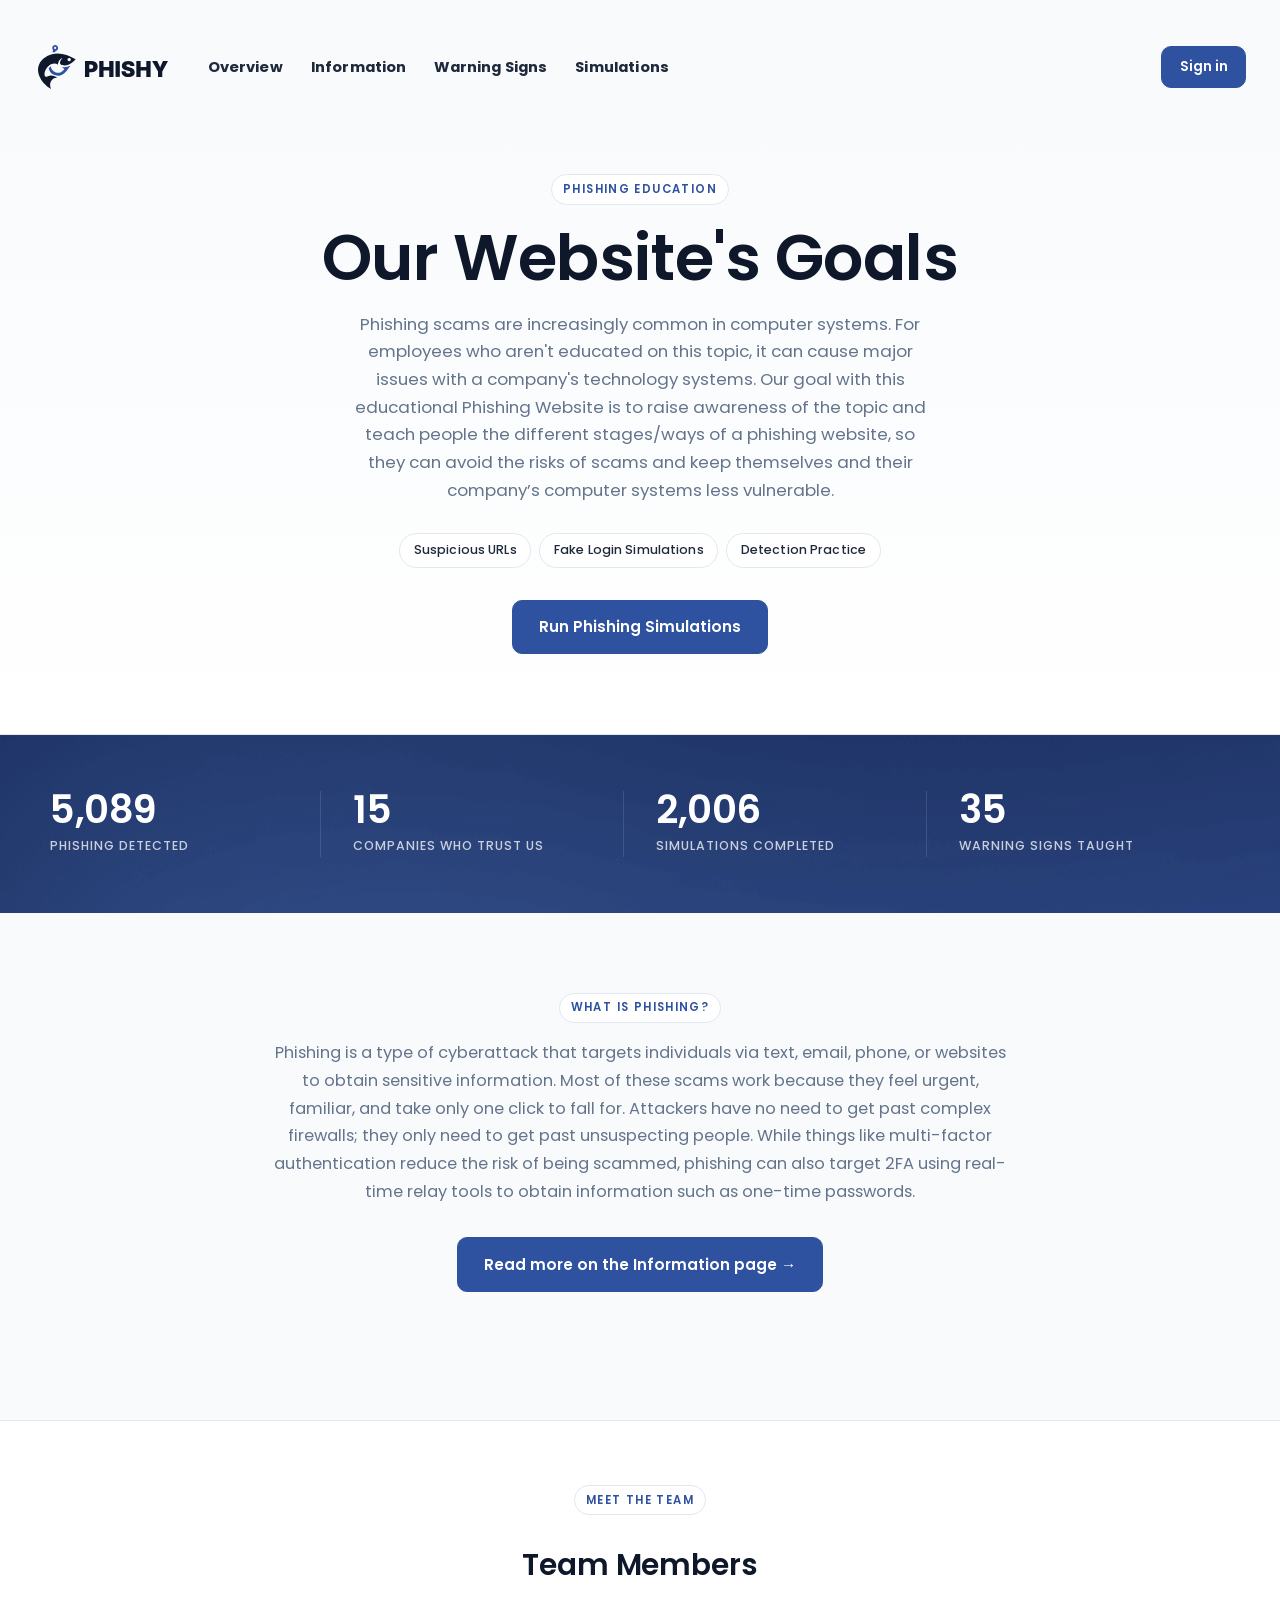
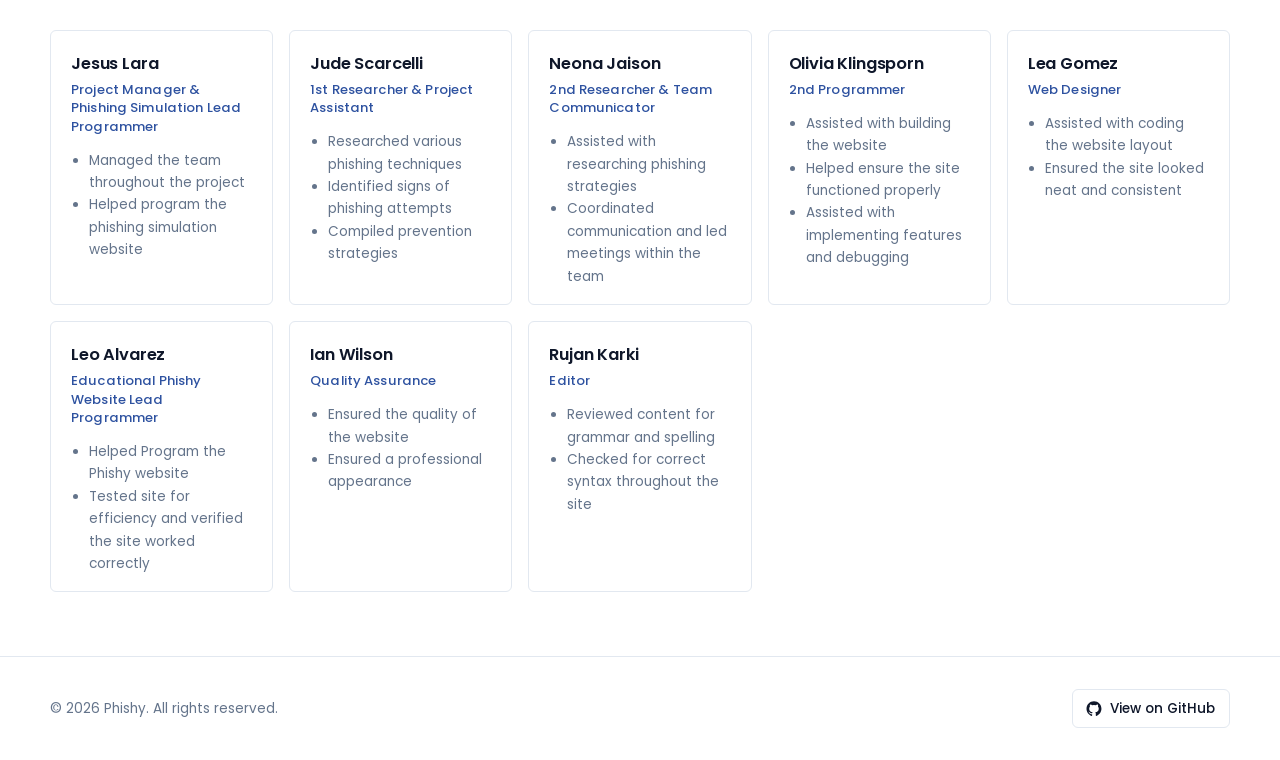
==== commit 172969f0: "Visual Change : Added Simulations - Information - Login Co-authored-by: Copilot <copilot@github.com>" ====
--- a/index.html
+++ b/index.html
@@ -13,9 +13,17 @@
       rel="stylesheet"
     />
     <link rel="stylesheet" href="css/styles.css" />
+    <script src="js/config.js" defer></script>
+    <script src="js/store.js" defer></script>
     <script src="js/script.js" defer></script>
   </head>
   <body>
+    <div class="site-loader" id="site-loader" aria-hidden="true">
+      <div class="site-loader-inner">
+        <div class="site-loader-spinner"></div>
+        <span class="site-loader-brand">Phishy</span>
+      </div>
+    </div>
     <header class="top-bar">
       <div class="top-bar-shell">
        <div class="top-bar-inner">
@@ -57,11 +65,12 @@
           </a>
           <nav class="top-nav" aria-label="Primary">
             <a href="#">Overview</a>
-            <a href="#">Warning Signs</a>
-            <a href="#">Protection</a>
+            <a href="information/">Information</a>
+            <a href="warning-signs/">Warning Signs</a>
+            <a href="simulations/">Simulations</a>
           </nav>
         </div>
-        <a class="login-button" href="#login">Login</a>
+        <a class="login-button" href="login/">Sign in</a>
         <button
           class="menu-toggle"
           type="button"
@@ -73,9 +82,10 @@
         </button>
         <div class="top-bar-menu" id="top-bar-menu">
           <a href="#">Overview</a>
-          <a href="#">Warning Signs</a>
-          <a href="#">Protection</a>
-          <a href="#login" class="top-bar-menu-login">Login</a>
+          <a href="information/">Information</a>
+          <a href="warning-signs/">Warning Signs</a>
+          <a href="simulations/">Simulations</a>
+          <a href="login/" class="top-bar-menu-login">Sign in</a>
         </div>
        </div>
       </div>
@@ -85,7 +95,7 @@
       <div class="hero-island">
         <div class="container hero-layout">
           <div class="hero-copy">
-            <p class="eyebrow">Phishy Education</p>
+            <p class="eyebrow">Phishing Education</p>
             <h1>Our Website's Goals</h1>
             <p class="subtitle">
                Phishing scams are increasingly common in computer systems.
@@ -96,10 +106,10 @@
             </p>
             <div class="hero-proof">
               <span>Suspicious URLs</span>
-              <span>Fake Login Patterns</span>
-              <span>Everyday Detection Practice</span>
+              <span>Fake Login Simulations</span>
+              <span>Detection Practice</span>
             </div>
-            <a class="hero-demo-button" href="demo/">Run Phishing Demo Simulators</a>
+            <a class="hero-demo-button" href="simulations/">Run Phishing Simulations</a>
           </div>
         </div>
       </div>
@@ -138,79 +148,8 @@
             While things like multi-factor authentication reduce the risk of being scammed,
             phishing can also target 2FA using real-time relay tools to obtain information such as one-time passwords.
           </p>
+          <a class="hero-demo-button phishing-info-cta" href="information/">Read more on the Information page &rarr;</a>
         </header>
-
-        <div class="phishing-info-grid">
-          <article class="phishing-info-card">
-            <h3>Short History Of Phishing</h3>
-            <p>
-              The history of phishing is believed to have started sometime in the 1990s. 
-              Back then, the only internet option was dial-up, which cost money. 
-              Although there was a 30-day free trial option, some people still didn't want to pay. 
-              So they came up with a method to change their screen names to appear as administrators, 
-              tricking others into sharing their login information. 
-              This is one of the earliest forms of phishing and what is believed to be the start of phishing's long history. 
-              On May 4, 2000, the scammers stepped up their game with a new revolutionary tactic. 
-              They unleashed a wave of letters around the globe to mailboxes with the title "ILOVEYOU". 
-              The message was simple yet effective. People around the globe opened what seemed to be a simple text file, 
-              curious to see who their crush was, only to receive a worm that copied the victims outlook address book and sent it to the scammer. 
-              However, since the virus originated in the Far East, it was identified early Thursday morning, May 4th. By 8:30, 
-              major news services had fairly accurate details of the attack. 
-              Throughout the day, several precautions were taken to prevent the virus from spreading, 
-              and by the next morning, most e-mail systems were open and ready to use again. 
-              The damage done by this bug was estimated to have cost $5 billion to $15 billion worldwide. 
-              With such severe damage, it served as a lesson on how effective and dangerous phishing scams could truly become.
-            </p>
-          </article>
-          <article class="phishing-info-card">
-            <h3>Behind the Scenes of Phishing</h3>
-            <p>
-              For simplicity, I will break down the process into 4 stages.
-              The first stage of the phishing process is planning. 
-              In this article, you will learn that there are many different methods to trick an individual into sharing their credentials. 
-              They have to decide whether to target a single person, a group, or an entire company. 
-              Once the hacker decides whom or how many they plan to target, they must decide how they will trick you into clicking the link. 
-              We will call this stage delivery. Say the hacker plans to target a large group of people. 
-              Sending personalized DMs for social media phishing is not a reasonable way to target large groups of people. 
-              However, an attack using the Deceptive Phishing method allows the attacker to target large groups of people. 
-              Next, the hacker has to decide on what he wants from the victim. Depending on the choice the hacker makes, 
-              he can infect your DNS so that even if you type the correct website, you will be sent to a clone, 
-              he can mask a link and send it to an individual to share their info, 
-              or even just outright trick you into sharing your information through psychological manipulation. 
-              As for the last step, the hacker just needs to execute their attack. 
-              When they get the information, they can choose to do a number of things with it, 
-              such as ransom you, steal money from you, or just sell it on dark web markets. The hacker has plenty of options.
-            </p>
-          </article>
-          <article class="phishing-info-card">
-            <h3>Tips to spot and avoid Phishing scams:</h3>
-            <p>
-            There are many tell-tale signs. The easiest way to know it is a scam is to spot one of the following: 
-            Suspicious links that do not match the real website's URL.
-            Any email that requests personal information, such as credit card numbers or passwords.
-            Spelling errors or grammatical errors can indicate a lack of care.
-            Urgent language that asks for help or even threatens if information is not shared.
-            Suspiciously good offers that request sensitive information to claim.
-            Greetings without personalization can signal that an email was sent in bulk.
-            These are just a few ways to spot these intricate scams. As time goes on these scammers techniques continue to improve, 
-            and with the rise of AI, some of these easy tells may vanish.
-            </p>
-          </article>
-        </div>
-
-        <div class="phishing-signs">
-          <h3>Most Common Types of Phishing</h3>
-          <ul>
-            <li>Deceptive Phishing: An attacker creates a generic email pretending to be a brand, then sends thousands of emails out for people to fall victim to.</li>
-            <li>Spear Phishing: An attacker researches an individual to target them in a personal way by mentioning things like your job or name to bring your guard down. </li>
-            <li>Vishing: An attacker pretends to be from a government agency and leaves a voicemail asking for sensitive information. </li>
-            <li>Smishing: An attacker send fake text messages claiming that your package needs to be picked up or your account has be breached with a infected link. </li>
-            <li>Social Media Phishing: An attacker hacks a friend from you social media to lower you guard, then sends you links to infected websites while your guard is down.</li>
-            <li>Whaling: Silmilar to Spear Phishing but the targets are high class individuals like CEOs, CFOs, or high level executives.</li>
-            <li>Pharming: An attacker posions a DNS server with malware to send you to malicous clones when you search for a website.</li>
-            <li>Clone Phishing: An attacker clones a previous legitimate email and resends it with malware.</li>
-          </ul>
-        </div>
       </div>
     </section>
 
--- a/css/styles.css
+++ b/css/styles.css
@@ -1,43 +1,95 @@
 :root {
-  --bg: #0f172a;
+  --bg: #f8fafc;
+  --surface: #f8fafc;
+  --surface-alt: #f1f5f9;
   --panel: #ffffff;
-  --text: #0f172a;
-  --muted: #475569;
-  --heading: #0a2540;
-  --accent: #679fd5;
-  --accent-dark: #679fd5;
-  --soft: #e2e8f0;
-  --surface: #f7f9fc;
+  --border: #e2e8f0;
+  --border-strong: #cbd5e1;
+  --text: #1e293b;
+  --muted: #64748b;
+  --heading: #0f172a;
+  --accent: #2e52a0;
+  --accent-hover: #1e3a8a;
+  --accent-soft: #eaeef7;
+  --danger: #b91c1c;
+  --success: #15803d;
+  --dark: #0f172a;
+  --radius-sm: 4px;
+  --radius: 6px;
+  --radius-lg: 10px;
 }
 
 * {
   box-sizing: border-box;
 }
 
+
+
+.site-loader {
+  position: fixed;
+  inset: 0;
+  z-index: 100;
+  display: flex;
+  align-items: center;
+  justify-content: center;
+  background: #ffffff;
+  transition: opacity 350ms ease, visibility 350ms;
+}
+
+.site-loader.is-hidden {
+  opacity: 0;
+  visibility: hidden;
+  pointer-events: none;
+}
+
+.site-loader-inner {
+  display: flex;
+  flex-direction: column;
+  align-items: center;
+  gap: 1.1rem;
+}
+
+.site-loader-spinner {
+  width: 2.5rem;
+  height: 2.5rem;
+  border: 3px solid #eaeef7;
+  border-top-color: #2e52a0;
+  border-radius: 50%;
+  animation: site-loader-spin 750ms linear infinite;
+}
+
+.site-loader-brand {
+  color: #0f172a;
+  font-weight: 600;
+  font-size: 1rem;
+  letter-spacing: 0.05em;
+  text-transform: uppercase;
+}
+
+@keyframes site-loader-spin {
+  to { transform: rotate(360deg); }
+}
+
 body {
   margin: 0;
-  font-family: "Poppins", Arial, Helvetica, sans-serif;
+  font-family: "Poppins", "Segoe UI", Arial, Helvetica, sans-serif;
   font-size: 15px;
-  line-height: 1.6;
+  line-height: 1.65;
   color: var(--text);
-  background: linear-gradient(180deg, #f8fbff 0%, #eef4fb 100%);
-}
-
-.hero-island {
-  width: min(1900px, calc(100% - 1.5rem));
-  min-height: clamp(45rem, 60vh, 44rem);
-  margin: 0 auto;
-  border-radius: 1rem;
-  border: 1px solid rgba(17, 24, 39, 0.08);
-  background: #f3f3f3;
+  background: var(--bg);
+  -webkit-font-smoothing: antialiased;
 }
 
 a {
-  color: inherit;
+  color: var(--accent);
+}
+
+a:hover {
+  color: var(--accent-hover);
 }
 
 .container {
-  width: min(1200px, calc(100% - 2rem));
+  width: min(1180px, calc(100% - 2rem));
   margin: 0 auto;
 }
 
@@ -51,12 +103,14 @@
   top: 2rem;
   z-index: 20;
   padding: 0 0 1rem;
+  background: transparent;
+  border-bottom: 0;
 }
 
 .top-bar-shell {
   background: rgba(255, 255, 255, 0);
   border: 0px solid transparent;
-  border-radius: 999px;
+  border-radius: 20px;
   backdrop-filter: blur(0);
   box-shadow: 0 18px 40px rgba(15, 23, 42, 0);
   transition:
@@ -68,17 +122,12 @@
 
 .top-bar.is-scrolled .top-bar-shell {
   border-style: none;
-  border-color: #b9bfca;
-  background-color: #ffffff;
-  background: rgba(255, 255, 255, 0.82);
+  background: rgba(255, 255, 255, 0.85);
   backdrop-filter: blur(18px);
   box-shadow:
-    0 32px 32px rgba(17, 24, 39, 0.04),
-    0 16px 16px rgba(17, 24, 39, 0.04),
-    0 8px 8px rgba(17, 24, 39, 0.04),
-    0 4px 4px -2px rgba(17, 24, 39, 0.04),
-    0 2px 2px -1px rgba(17, 24, 39, 0.04),
-    0 0 0 1px rgba(17, 24, 39, 0.16);
+    0 1px 0 rgba(15, 23, 42, 0.02),
+    0 12px 32px -12px rgba(15, 23, 42, 0.18),
+    0 0 0 1px rgba(15, 23, 42, 0.08);
 }
 
 .top-bar-inner {
@@ -93,7 +142,7 @@
 .top-bar-left {
   display: flex;
   align-items: center;
-  gap: 0.25rem;
+  gap: 2.5rem;
 }
 
 .top-bar-menu {
@@ -108,19 +157,19 @@
   width: 40px;
   height: 40px;
   padding: 0;
-  border: none;
-  border-radius: 8px;
-  background: transparent;
+  border: 1px solid var(--border);
+  border-radius: var(--radius);
+  background: #ffffff;
   cursor: pointer;
   margin-left: auto;
 }
 
 .menu-toggle span {
   display: block;
-  width: 22px;
+  width: 18px;
   height: 2px;
   margin: 0 auto;
-  background: #21252b;
+  background: var(--heading);
   border-radius: 2px;
   transition: transform 200ms ease, opacity 200ms ease;
 }
@@ -143,261 +192,311 @@
   flex-shrink: 0;
 }
 
-.brand img {
-  display: block;
-  width: clamp(120px, 16vw, 180px);
-  max-width: 67%;
-  height: auto;
-}
-
+.brand img,
 .topbar-logo {
   display: block;
-  width: clamp(120px, 16vw, 180px);
-  max-width: 67%;
+  width: clamp(90px, 14vw, 130px);
   height: auto;
 }
 
 .topbar-logo .logo-primary {
-  fill: #231f20;
+  fill: #0f172a;
 }
 
 .topbar-logo .logo-accent {
-  fill: #2e52a0;
-  transition: fill 300ms ease;
-}
-
-.brand:hover .topbar-logo .logo-accent,
-.top-bar.is-scrolled .topbar-logo .logo-accent {
-  fill: #2e52a0;
+  fill: var(--accent);
 }
 
 .top-nav {
   display: flex;
   align-items: center;
-  gap: 2rem;
-  margin-left: -1rem;
-  color: #21252b;
-  font-size: 0.97rem;
-  font-weight: 600;
+  gap: 1.75rem;
+  margin: 0;
+  color: var(--text);
+  font-size: 0.92rem;
+  font-weight: 700;
+  letter-spacing: 0.01em;
 }
 
 .top-nav a {
+  position: relative;
+  padding: 0.25rem 0;
+  color: var(--text);
   text-decoration: none;
+  transition: color 150ms ease;
 }
 
 .top-nav a:hover {
-  color: #679fd5;
+  color: var(--accent);
+}
+
+.top-nav a::after {
+  content: "";
+  position: absolute;
+  left: 0;
+  right: 0;
+  bottom: -0.4rem;
+  height: 2px;
+  background: var(--accent);
+  transform: scaleX(0);
+  transform-origin: left;
+  transition: transform 180ms ease;
+}
+
+.top-nav a:hover::after {
+  transform: scaleX(1);
 }
 
 .login-button {
   display: inline-flex;
   align-items: center;
   justify-content: center;
-  padding: 0.65rem 1.2rem;
-  border-radius: 999px;
-  border-style: none;
-  border-color: #b9bfca;
-  background-color: #ffffff;
-  color: #05070a;
-  flex: 0 auto;
-  font-size: 0.84rem;
+  padding: 0.55rem 1.1rem;
+  border-radius: 10px;
+  border: 1px solid var(--accent);
+  background: var(--accent);
+  color: #ffffff;
+  font-size: 0.85rem;
   font-weight: 600;
   text-decoration: none;
   white-space: nowrap;
-  box-shadow:
-    0 32px 32px rgba(17, 24, 39, 0.04),
-    0 16px 16px rgba(17, 24, 39, 0.04),
-    0 8px 8px rgba(17, 24, 39, 0.04),
-    0 4px 4px -2px rgba(17, 24, 39, 0.04),
-    0 2px 2px -1px rgba(17, 24, 39, 0.04),
-    0 0 0 1px rgba(17, 24, 39, 0.16);
+  transition: background 150ms ease, border-color 150ms ease;
 }
 
 .login-button:hover {
-  background-color: #f8fbff;
+  background: var(--accent-hover);
+  border-color: var(--accent-hover);
+  color: #ffffff;
+}
+
+.topbar-auth-group {
+  display: inline-flex;
+  align-items: center;
+  gap: 0.4rem;
+}
+
+.topbar-signout {
+  display: inline-flex;
+  align-items: center;
+  padding: 0.4rem 0.5rem;
+  border: 0;
+  background: transparent;
+  color: var(--muted);
+  font-family: inherit;
+  font-size: 0.85rem;
+  font-weight: 500;
+  cursor: pointer;
+  text-decoration: none;
+  white-space: nowrap;
+  transition: color 150ms ease;
+}
+
+.topbar-signout:hover {
+  color: var(--heading);
+  text-decoration: underline;
+}
+
+.top-bar-menu-signout {
+  display: block;
+  width: 100%;
+  margin-top: 0.25rem;
+  padding: 0.6rem 0.75rem;
+  border: 0;
+  border-top: 1px solid var(--border);
+  background: transparent;
+  color: var(--muted);
+  font-family: inherit;
+  font-size: 0.92rem;
+  font-weight: 500;
+  text-align: left;
+  cursor: pointer;
+}
+
+.top-bar-menu-signout:hover {
+  background: var(--surface);
+  color: var(--heading);
+}
+
+@media (max-width: 700px) {
+  .topbar-signout {
+    display: none;
+  }
 }
 
 .hero-section {
-  margin-top: -5.5rem;
-  padding: 1rem 0 0;
-  position: relative;
-  z-index: 0;
+  margin: 0;
+  padding: 0;
+  background: linear-gradient(180deg, #f8fafc 0%, #ffffff 100%);
+  border-bottom: 1px solid var(--border);
+}
+
+.hero-island {
+  width: 100%;
+  min-height: auto;
+  margin: 0;
+  border: 0;
+  border-radius: 0;
+  background: transparent;
 }
 
 .hero-layout {
   display: flex;
-  align-items: flex-start;
+  flex-direction: column;
+  align-items: center;
   justify-content: center;
-  min-height: clamp(28rem, 60vh, 44rem);
-  padding-top: clamp(4rem, 10vw, 11rem);
+  min-height: clamp(24rem, 50vh, 32rem);
+  padding: clamp(3rem, 7vw, 5.5rem) 0 clamp(3rem, 7vw, 5rem);
   text-align: center;
 }
 
 .hero-copy {
   max-width: 44rem;
-  position: relative;
-  z-index: 2;
 }
 
 .eyebrow {
+  display: inline-block;
+  margin: 0 0 1rem;
+  padding: 0.3rem 0.7rem;
+  border: 1px solid var(--border);
+  border-radius: 999px;
+  background: #ffffff;
+  font-size: 0.72rem;
+  font-weight: 600;
+  letter-spacing: 0.12em;
   text-transform: uppercase;
-  letter-spacing: 0.08em;
-  font-size: 0.85rem;
-  color: var(--heading);
-  opacity: 1;
-  font-weight: 700;
-}
-
-h1,
-h2 {
+  color: var(--accent);
+}
+
+h1, h2, h3 {
   margin-top: 0;
   color: var(--heading);
+  letter-spacing: -0.01em;
 }
 
 h1 {
   margin-bottom: 1rem;
-  line-height: 1.1;
-  font-size: clamp(2rem, 6vw, 4rem);
-  font-weight: 500;
+  line-height: 1.15;
+  font-size: 4rem;
+  font-weight: 600;
 }
 
 h2 {
-  font-size: clamp(1.5rem, 3vw, 2.1rem);
+  font-size: clamp(1.4rem, 2.6vw, 1.85rem);
+  font-weight: 600;
+  letter-spacing: -0.005em;
 }
 
 .subtitle {
-  max-width: 38rem;
+  max-width: 36rem;
   margin: 0 auto;
   font-size: 1.05rem;
   color: var(--muted);
-  font-weight: 500;
+  font-weight: 400;
 }
 
 .hero-proof {
   display: flex;
   flex-wrap: wrap;
   justify-content: center;
-  gap: 0.75rem;
-  margin-top: 1.25rem;
+  gap: 0.5rem;
+  margin-top: 1.75rem;
 }
 
 .hero-proof span {
   display: inline-flex;
   align-items: center;
-  padding: 4px 6px;
-  margin: 0 2px;
-  border-radius: 8px;
-  background: rgba(255, 255, 255, 0.88);
-  box-shadow:
-    0 0 0 1px rgba(17, 24, 39, 0.1),
-    0 1px 1px -0.5px rgba(17, 24, 39, 0.04),
-    0 3px 3px -1.5px rgba(17, 24, 39, 0.04),
-    0 6px 6px -3px rgba(17, 24, 39, 0.04),
-    0 12px 12px -6px rgba(17, 24, 39, 0.04),
-    0 24px 24px -12px rgba(17, 24, 39, 0.04);
-  backdrop-filter: blur(8px);
-  background-image: linear-gradient(93deg, #111827 1.12%, #111827 78.33%, #2142e7 79.94%, #03b5ed 90.11%, #2142e7 96.51%, #111827 97.77%);
-  background-size: 220% 100%;
-  background-clip: text;
-  -webkit-background-clip: text;
-  color: transparent;
-  -webkit-text-fill-color: transparent;
+  padding: 0.4rem 0.85rem;
+  border-radius: 999px;
+  border: 1px solid var(--border);
+  background: #ffffff;
+  background-image: none;
+  -webkit-background-clip: initial;
+  background-clip: initial;
+  -webkit-text-fill-color: initial;
+  color: var(--text);
   font-size: 0.78rem;
-  font-weight: 600;
+  font-weight: 500;
+  letter-spacing: 0.01em;
 }
 
 .hero-demo-button {
   display: inline-flex;
   align-items: center;
   justify-content: center;
-  margin-top: 1.5rem;
-  padding: 0.9rem 1.6rem;
-  border-radius: 25px;
-  background-color: #ffffff;
-  color: #05070a;
-  font-size: 1rem;
+  margin-top: 2rem;
+  padding: 0.85rem 1.6rem;
+  border-radius: 10px;
+  border: 1px solid var(--accent);
+  background: var(--accent);
+  color: #ffffff;
+  font-size: 0.95rem;
   font-weight: 600;
   text-decoration: none;
   white-space: nowrap;
-  box-shadow:
-    0 32px 32px rgba(17, 24, 39, 0.04),
-    0 16px 16px rgba(17, 24, 39, 0.04),
-    0 8px 8px rgba(17, 24, 39, 0.04),
-    0 4px 4px -2px rgba(17, 24, 39, 0.04),
-    0 2px 2px -1px rgba(17, 24, 39, 0.04),
-    0 0 0 1px rgba(17, 24, 39, 0.16);
+  transition: background 150ms ease, border-color 150ms ease, transform 120ms ease;
 }
 
 .hero-demo-button:hover {
-  background-color: #f8fbff;
+  background: var(--accent-hover);
+  border-color: var(--accent-hover);
+  color: #ffffff;
+  transform: translateY(-1px);
 }
 
 .info-band-section {
-  margin-top: 2rem;
-  padding: 4rem 0;
+  margin: 0;
+  padding: 3.5rem 0;
   background-image: url("../assets/card.png");
-  background-size: cover;
-  background-position: center;
-  background-repeat: no-repeat;
-  color: #fff;
-  border-top: 1px solid rgba(17, 24, 39, 0.08);
-  border-bottom: 1px solid rgba(17, 24, 39, 0.08);
+  color: #ffffff;
+  border-top: 0;
+  border-bottom: 0;
 }
 
 .info-band-layout {
   display: grid;
   grid-template-columns: repeat(4, minmax(0, 1fr));
-  gap: 1.25rem;
+  gap: 2rem;
   align-items: start;
 }
 
 .info-band-item {
-  padding: 0.25rem 1.1rem 0.25rem 0;
-  border-right: 1px solid rgba(255, 255, 255, 0.25);
+  padding: 0 1.5rem 0 0;
+  border-right: 1px solid rgba(255, 255, 255, 0.12);
 }
 
 .info-band-item:last-child {
   border-right: 0;
-  padding-right: 0;
 }
 
 .info-band-value {
   display: block;
-  margin-bottom: 0.55rem;
+  margin-bottom: 0.4rem;
   color: #ffffff;
-  font-size: clamp(1.4rem, 2.8vw, 2.2rem);
-  font-weight: 700;
+  font-size: clamp(1.6rem, 3vw, 2.4rem);
+  font-weight: 600;
+  font-feature-settings: "tnum";
+  letter-spacing: -0.01em;
   line-height: 1;
 }
 
 .info-band-item h3 {
   margin: 0;
-  color: rgba(255, 255, 255, 0.85);
-  font-size: 0.75rem;
-  font-weight: 600;
+  color: rgba(255, 255, 255, 0.75);
+  font-size: 0.78rem;
+  font-weight: 500;
   text-transform: uppercase;
-  letter-spacing: 0.04em;
-}
-
-@keyframes shimmer {
-  0%,
-  100% {
-    background-position: 0% 50%;
-  }
-
-  50% {
-    background-position: 100% 50%;
-  }
+  letter-spacing: 0.08em;
 }
 
 p {
   margin: 0;
-  color: var(--muted);
+  color: var(--text);
 }
 
 .phishing-info-section {
-  padding: 5rem 0 6rem;
-  background: linear-gradient(180deg, #f8fbff 0%, #eef4fb 100%);
+  padding: 5rem 0;
+  background: var(--surface);
+  border-bottom: 1px solid var(--border);
 }
 
 .phishing-info-header {
@@ -406,86 +505,104 @@
   text-align: center;
 }
 
+.phishing-info-header .eyebrow {
+  background: #ffffff;
+}
+
 .phishing-info-header h2 {
   margin: 0.75rem 0 1rem;
 }
 
 .phishing-info-lede {
-  font-size: 1.05rem;
-  color: var(--muted);
+  font-size: 1.02rem;
+  color: var(--muted);
+  line-height: 1.7;
 }
 
 .phishing-info-grid {
   display: grid;
-  grid-template-columns: repeat(auto-fit, minmax(220px, 1fr));
+  grid-template-columns: repeat(auto-fit, minmax(240px, 1fr));
   gap: 1.25rem;
   margin-bottom: 3rem;
 }
 
 .phishing-info-card {
-  padding: 1.5rem 1.4rem;
-  border-radius: 1rem;
-  background: #ffffff;
-  box-shadow:
-    0 1px 2px rgba(17, 24, 39, 0.04),
-    0 8px 24px -8px rgba(17, 24, 39, 0.08),
-    0 0 0 1px rgba(17, 24, 39, 0.06);
-  transition: transform 180ms ease, box-shadow 180ms ease;
+  padding: 1.6rem 1.5rem;
+  border-radius: var(--radius);
+  background: #ffffff;
+  border: 1px solid var(--border);
+  box-shadow: 0 1px 2px rgba(15, 23, 42, 0.03);
+  transition: border-color 180ms ease, transform 180ms ease;
 }
 
 .phishing-info-card:hover {
-  transform: translateY(-2px);
-  box-shadow:
-    0 1px 2px rgba(17, 24, 39, 0.06),
-    0 16px 32px -12px rgba(17, 24, 39, 0.14),
-    0 0 0 1px rgba(17, 24, 39, 0.08);
+  border-color: var(--border-strong);
+  transform: translateY(-1px);
 }
 
 .phishing-info-card h3 {
-  margin: 0 0 0.5rem;
+  margin: 0 0 0.6rem;
   color: var(--heading);
-  font-size: 1.05rem;
-  font-weight: 600;
+  font-size: 1.02rem;
+  font-weight: 600;
+  border-left: 3px solid var(--accent);
+  padding-left: 0.6rem;
 }
 
 .phishing-info-card p {
   font-size: 0.92rem;
-  line-height: 1.55;
+  color: var(--muted);
+  line-height: 1.65;
+}
+
+.phishing-info-link {
+  display: inline-block;
+  margin-top: 0.85rem;
+  color: var(--accent);
+  font-size: 0.88rem;
+  font-weight: 600;
+  text-decoration: none;
+}
+
+.phishing-info-link:hover {
+  text-decoration: underline;
 }
 
 .phishing-signs {
-  max-width: 48rem;
+  max-width: 50rem;
   margin: 0 auto;
   padding: 2rem 2.25rem;
-  border-radius: 1rem;
-  background: #ffffff;
-  box-shadow:
-    0 1px 2px rgba(17, 24, 39, 0.04),
-    0 8px 24px -8px rgba(17, 24, 39, 0.08),
-    0 0 0 1px rgba(17, 24, 39, 0.06);
+  border-radius: var(--radius);
+  background: #ffffff;
+  border: 1px solid var(--border);
+  box-shadow: 0 1px 2px rgba(15, 23, 42, 0.03);
 }
 
 .phishing-signs h3 {
   margin: 0 0 1rem;
   color: var(--heading);
-  font-size: 1.1rem;
-  font-weight: 600;
+  font-size: 1.08rem;
+  font-weight: 600;
+  padding-bottom: 0.75rem;
+  border-bottom: 1px solid var(--border);
 }
 
 .phishing-signs ul {
   margin: 0;
   padding-left: 1.1rem;
   color: var(--muted);
-  font-size: 0.95rem;
-  line-height: 1.7;
+  font-size: 0.93rem;
+  line-height: 1.75;
 }
 
 .phishing-signs li + li {
-  margin-top: 0.35rem;
+  margin-top: 0.4rem;
 }
 
 .demo-section {
-  padding: 6rem 0 5rem;
+  padding: 4rem 0 5rem;
+  background: var(--surface);
+  min-height: calc(100vh - 4rem);
 }
 
 .demo-layout {
@@ -496,44 +613,49 @@
 
 .demo-header {
   max-width: 44rem;
-  margin: 0 auto;
+  margin: 0 auto 1rem;
   text-align: center;
 }
 
 .demo-header h1 {
-  font-size: clamp(2rem, 4vw, 3rem);
-  margin: 0.75rem 0 1rem;
+  font-size: clamp(1.8rem, 3.6vw, 2.4rem);
+  margin: 0.6rem 0 0.85rem;
 }
 
 .demo-lede {
-  font-size: 1.02rem;
-  color: var(--muted);
+  font-size: 1rem;
+  color: var(--muted);
+  line-height: 1.7;
 }
 
 .demo-progress {
   display: flex;
   align-items: center;
   gap: 1rem;
-  max-width: 60rem;
+  max-width: 50rem;
   width: 100%;
   margin: 0 auto;
-  font-size: 0.85rem;
+  padding: 0.6rem 0.9rem;
+  background: #ffffff;
+  border: 1px solid var(--border);
+  border-radius: var(--radius);
+  font-size: 0.82rem;
   font-weight: 600;
   color: var(--muted);
 }
 
 .demo-progress-bar {
   flex: 1;
-  height: 6px;
+  height: 4px;
   border-radius: 999px;
-  background: rgba(17, 24, 39, 0.08);
+  background: var(--surface-alt);
   overflow: hidden;
 }
 
 .demo-progress-fill {
   height: 100%;
   width: 0%;
-  background: linear-gradient(90deg, #2e52a0, #679fd5);
+  background: var(--accent);
   transition: width 250ms ease;
 }
 
@@ -541,35 +663,23 @@
   max-width: 60rem;
   width: 100%;
   margin: 0 auto;
-  border-radius: 1rem;
+  border-radius: var(--radius);
   overflow: hidden;
   background: #ffffff;
-  box-shadow:
-    0 1px 2px rgba(17, 24, 39, 0.04),
-    0 24px 48px -16px rgba(17, 24, 39, 0.16),
-    0 0 0 1px rgba(17, 24, 39, 0.08);
-  transition: box-shadow 220ms ease, transform 220ms ease;
-}
-
-.fake-browser.is-correct {
-  box-shadow:
-    0 0 0 2px #22c55e,
-    0 24px 48px -16px rgba(34, 197, 94, 0.25);
-}
-
-.fake-browser.is-wrong {
-  box-shadow:
-    0 0 0 2px #ef4444,
-    0 24px 48px -16px rgba(239, 68, 68, 0.25);
-}
+  border: 1px solid var(--border);
+  box-shadow: 0 4px 20px -8px rgba(15, 23, 42, 0.12);
+}
+
+.fake-browser.is-correct { border-color: var(--success); }
+.fake-browser.is-wrong { border-color: var(--danger); }
 
 .fake-browser-chrome {
   display: flex;
   align-items: center;
   gap: 0.75rem;
   padding: 0.65rem 0.9rem;
-  background: #f1f3f6;
-  border-bottom: 1px solid rgba(17, 24, 39, 0.08);
+  background: var(--surface-alt);
+  border-bottom: 1px solid var(--border);
 }
 
 .fake-browser-dots {
@@ -581,7 +691,7 @@
   width: 11px;
   height: 11px;
   border-radius: 50%;
-  background: #d1d5db;
+  background: #cbd5e1;
 }
 
 .fake-browser-dots span:nth-child(1) { background: #ef4444; }
@@ -591,12 +701,12 @@
 .fake-browser-url {
   flex: 1;
   padding: 0.4rem 0.85rem;
-  border-radius: 999px;
-  background: #ffffff;
-  border: 1px solid rgba(17, 24, 39, 0.08);
+  border-radius: var(--radius-sm);
+  background: #ffffff;
+  border: 1px solid var(--border);
   font-family: "SFMono-Regular", Consolas, monospace;
   font-size: 0.82rem;
-  color: #374151;
+  color: var(--text);
   overflow: hidden;
   text-overflow: ellipsis;
   white-space: nowrap;
@@ -608,191 +718,46 @@
   background: #fafafa;
 }
 
-.mock-site {
-  max-width: 26rem;
-  margin: 0 auto;
-  font-family: "Poppins", sans-serif;
-}
-
-.mock-card {
-  padding: 1.75rem 1.5rem;
-  border-radius: 0.75rem;
-  background: #ffffff;
-  box-shadow: 0 4px 14px rgba(17, 24, 39, 0.08);
-  display: flex;
-  flex-direction: column;
-  gap: 0.6rem;
-}
-
-.mock-card h2 {
-  margin: 0 0 0.25rem;
-  font-size: 1.25rem;
-  color: #111827;
-}
-
-.mock-card label {
-  font-size: 0.78rem;
-  font-weight: 600;
-  color: #374151;
-  margin-top: 0.3rem;
-}
-
-.mock-card input {
-  padding: 0.55rem 0.7rem;
-  border-radius: 0.4rem;
-  border: 1px solid #d1d5db;
-  font-size: 0.9rem;
-}
-
-.mock-card button {
-  margin-top: 0.6rem;
-  padding: 0.65rem;
-  border-radius: 0.4rem;
-  border: none;
-  background: #2e52a0;
-  color: #fff;
-  font-weight: 600;
-  cursor: pointer;
-}
-
-.mock-card-dark {
-  background: #0d1117;
-  color: #c9d1d9;
-}
-
+.mock-site { max-width: 26rem; margin: 0 auto; font-family: "Poppins", sans-serif; }
+.mock-card { padding: 1.75rem 1.5rem; border-radius: var(--radius); background: #ffffff; box-shadow: 0 4px 14px rgba(15, 23, 42, 0.08); display: flex; flex-direction: column; gap: 0.6rem; }
+.mock-card h2 { margin: 0 0 0.25rem; font-size: 1.25rem; color: #111827; }
+.mock-card label { font-size: 0.78rem; font-weight: 600; color: #374151; margin-top: 0.3rem; }
+.mock-card input { padding: 0.55rem 0.7rem; border-radius: var(--radius-sm); border: 1px solid #d1d5db; font-size: 0.9rem; }
+.mock-card button { margin-top: 0.6rem; padding: 0.65rem; border-radius: var(--radius-sm); border: none; background: var(--accent); color: #fff; font-weight: 600; cursor: pointer; }
+.mock-card-dark { background: #0d1117; color: #c9d1d9; }
 .mock-card-dark h2 { color: #f0f6fc; }
 .mock-card-dark label { color: #8b949e; }
-.mock-card-dark input {
-  background: #0d1117;
-  border-color: #30363d;
-  color: #f0f6fc;
-}
+.mock-card-dark input { background: #0d1117; border-color: #30363d; color: #f0f6fc; }
 .mock-card-dark button { background: #238636; }
-
-.mock-urgent {
-  margin: 0;
-  padding: 0.55rem 0.7rem;
-  border-radius: 0.35rem;
-  background: rgba(239, 68, 68, 0.12);
-  color: #b91c1c;
-  font-size: 0.82rem;
-  font-weight: 500;
-}
-
-.mock-link {
-  margin: 0.25rem 0 0;
-  font-size: 0.82rem;
-  color: #2e52a0;
-}
-
-.mock-nav {
-  text-align: center;
-  margin-bottom: 1rem;
-}
-
-.mock-logo {
-  font-size: 1.5rem;
-  font-weight: 700;
-  color: #003087;
-}
-
-.mock-paypal .mock-card { border-top: 3px solid #003087; }
-
-.mock-apple-bar {
-  text-align: center;
-  font-size: 1.4rem;
-  margin-bottom: 0.75rem;
-  color: #111;
-}
-
-.mock-ms-logo {
-  font-weight: 600;
-  font-size: 1rem;
-  color: #2e52a0;
-  margin-bottom: 0.35rem;
-}
-
-.mock-github-logo {
-  text-align: center;
-  font-size: 1.3rem;
-  font-weight: 600;
-  color: #111;
-  margin-bottom: 1rem;
-}
-
-.mock-google {
-  text-align: center;
-  padding-top: 1.5rem;
-}
-
-.mock-google-top {
-  text-align: right;
-  font-size: 0.85rem;
-  color: #5f6368;
-  margin-bottom: 2.5rem;
-}
-
-.mock-google-logo {
-  font-size: 2.75rem;
-  font-weight: 500;
-  margin-bottom: 1.25rem;
-  background: linear-gradient(90deg, #4285f4, #ea4335, #fbbc05, #34a853);
-  -webkit-background-clip: text;
-  background-clip: text;
-  color: transparent;
-}
-
-.mock-google-search {
-  display: flex;
-  align-items: center;
-  gap: 0.5rem;
-  padding: 0.5rem 1rem;
-  border: 1px solid #dfe1e5;
-  border-radius: 999px;
-  margin-bottom: 1.25rem;
-}
-
-.mock-google-search input {
-  flex: 1;
-  border: none;
-  outline: none;
-  font-size: 0.9rem;
-}
-
-.mock-google-buttons {
-  display: flex;
+.mock-urgent { margin: 0; padding: 0.55rem 0.7rem; border-radius: var(--radius-sm); background: rgba(239, 68, 68, 0.12); color: #b91c1c; font-size: 0.82rem; font-weight: 500; }
+.mock-link { margin: 0.25rem 0 0; font-size: 0.82rem; color: #2e52a0; }
+
+.demo-actions {
+  display: flex;
+  gap: 0.75rem;
   justify-content: center;
-  gap: 0.6rem;
-}
-
-.mock-google-buttons button {
-  padding: 0.55rem 1rem;
-  background: #f8f9fa;
-  border: 1px solid #f8f9fa;
-  border-radius: 0.25rem;
-  color: #3c4043;
-  font-size: 0.82rem;
-  cursor: pointer;
-}
-
-.demo-actions {
-  display: flex;
-  gap: 1rem;
-  justify-content: center;
-  max-width: 60rem;
+  max-width: 50rem;
   width: 100%;
   margin: 0 auto;
 }
 
+.demo-actions.is-single {
+  justify-content: center;
+}
+
+.demo-actions.is-single .demo-button {
+  flex: 0 1 14rem;
+}
+
 .demo-button {
-  padding: 0.85rem 1.8rem;
-  border-radius: 999px;
-  border: none;
+  padding: 0.7rem 1.5rem;
+  border-radius: var(--radius);
+  border: 1px solid transparent;
   font-family: inherit;
-  font-size: 0.95rem;
+  font-size: 0.92rem;
   font-weight: 600;
   cursor: pointer;
-  transition: transform 120ms ease, box-shadow 120ms ease, background 120ms ease;
+  transition: background 150ms ease, border-color 150ms ease, transform 100ms ease;
 }
 
 .demo-button:hover {
@@ -800,136 +765,2784 @@
 }
 
 .demo-button-danger {
-  background: #ef4444;
-  color: #fff;
-  box-shadow: 0 8px 18px -8px rgba(239, 68, 68, 0.55);
-}
-
-.demo-button-danger:hover { background: #dc2626; }
+  background: #ffffff;
+  color: var(--danger);
+  border-color: #fecaca;
+}
+
+.demo-button-danger:hover {
+  background: var(--danger);
+  border-color: var(--danger);
+  color: #ffffff;
+}
 
 .demo-button-safe {
-  background: #22c55e;
-  color: #fff;
-  box-shadow: 0 8px 18px -8px rgba(34, 197, 94, 0.55);
-}
-
-.demo-button-safe:hover { background: #16a34a; }
+  background: #ffffff;
+  color: var(--success);
+  border-color: #bbf7d0;
+}
+
+.demo-button-safe:hover {
+  background: var(--success);
+  border-color: var(--success);
+  color: #ffffff;
+}
 
 .demo-button-next {
-  background: #2e52a0;
-  color: #fff;
-  margin-top: 0.75rem;
-  box-shadow: 0 8px 18px -8px rgba(46, 82, 160, 0.55);
-}
-
-.demo-button-next:hover { background: #234080; }
+  background: var(--accent);
+  border-color: var(--accent);
+  color: #ffffff;
+  margin-top: 0.5rem;
+}
+
+.demo-button-next:hover {
+  background: var(--accent-hover);
+  border-color: var(--accent-hover);
+}
+
+.demo-button[disabled] {
+  opacity: 0.5;
+  cursor: not-allowed;
+  transform: none;
+}
 
 .demo-feedback,
 .demo-complete {
-  max-width: 60rem;
+  max-width: 50rem;
   width: 100%;
   margin: 0 auto;
   padding: 1.5rem 1.75rem;
+  border-radius: var(--radius);
+  background: #ffffff;
+  border: 1px solid var(--border);
+  text-align: left;
+}
+
+.demo-feedback h3 {
+  margin: 0 0 0.5rem;
+  color: var(--heading);
+  font-size: 1.05rem;
+  font-weight: 600;
+}
+
+.demo-feedback p {
+  color: var(--muted);
+  font-size: 0.93rem;
+  line-height: 1.65;
+  margin-bottom: 1rem;
+}
+
+.demo-complete {
+  text-align: center;
+}
+
+.demo-complete h2 {
+  margin: 0 0 0.5rem;
+}
+
+.demo-complete p {
+  color: var(--muted);
+  margin-bottom: 0.5rem;
+}
+
+.sim-stage {
+  max-width: 64rem;
+  width: 100%;
+  margin: 0 auto;
+}
+
+.sim-message {
+  border-radius: var(--radius);
+  background: #ffffff;
+  border: 1px solid var(--border);
+  overflow: hidden;
+  box-shadow: 0 1px 2px rgba(15, 23, 42, 0.03);
+}
+
+.sim-sms {
+  max-width: 24.5rem;
+  margin: 0 auto;
+  border-radius: 2rem;
+  border: 10px solid #111827;
+  background: #000000;
+  box-shadow: 0 24px 60px -28px rgba(15, 23, 42, 0.55);
+}
+
+.sim-phone-shell {
+  min-height: 43rem;
+  display: flex;
+  flex-direction: column;
+  background:
+    radial-gradient(circle at top, rgba(255, 255, 255, 0.94), rgba(244, 246, 251, 0.98) 40%, #eef2f7 100%);
+  font-family: -apple-system, BlinkMacSystemFont, "Segoe UI", sans-serif;
+}
+
+.sim-phone-status {
+  display: flex;
+  justify-content: space-between;
+  align-items: center;
+  padding: 0.85rem 1.15rem 0.55rem;
+  color: #111827;
+  font-size: 0.86rem;
+  font-weight: 700;
+}
+
+.sim-phone-icons {
+  display: flex;
+  align-items: center;
+  gap: 0.35rem;
+}
+
+.sim-phone-signal,
+.sim-phone-wifi,
+.sim-phone-battery {
+  display: inline-flex;
+  align-items: center;
+  justify-content: center;
+  color: #111827;
+}
+
+.sim-phone-signal::before {
+  content: "|||";
+  letter-spacing: -0.08em;
+  font-size: 0.8rem;
+}
+
+.sim-phone-wifi::before {
+  content: "))";
+  font-size: 0.72rem;
+  letter-spacing: -0.12em;
+}
+
+.sim-phone-battery {
+  width: 1.5rem;
+  height: 0.8rem;
+  border: 1.8px solid #111827;
+  border-radius: 0.25rem;
+  position: relative;
+}
+
+.sim-phone-battery::before {
+  content: "";
+  width: 72%;
+  height: 56%;
+  border-radius: 0.12rem;
+  background: #22c55e;
+}
+
+.sim-phone-battery::after {
+  content: "";
+  position: absolute;
+  right: -0.2rem;
+  width: 0.12rem;
+  height: 0.34rem;
+  border-radius: 999px;
+  background: #111827;
+}
+
+.sim-imessage-header {
+  display: grid;
+  grid-template-columns: auto 1fr auto;
+  align-items: center;
+  gap: 0.55rem;
+  padding: 0.55rem 0.9rem 0.7rem;
+  border-bottom: 1px solid rgba(148, 163, 184, 0.22);
+  background: rgba(249, 250, 251, 0.9);
+  backdrop-filter: blur(10px);
+}
+
+.sim-imessage-back,
+.sim-imessage-info {
+  color: #0a84ff;
+  font-size: 0.85rem;
+  white-space: nowrap;
+}
+
+.sim-imessage-info {
+  width: 1.55rem;
+  height: 1.55rem;
+  border-radius: 999px;
+  border: 1.5px solid currentColor;
+  display: inline-flex;
+  align-items: center;
+  justify-content: center;
+  font-weight: 700;
+}
+
+.sim-imessage-contact {
+  display: flex;
+  align-items: center;
+  justify-content: center;
+  gap: 0.65rem;
+  min-width: 0;
+}
+
+.sim-imessage-avatar {
+  width: 2rem;
+  height: 2rem;
+  border-radius: 999px;
+  background: linear-gradient(135deg, #dbeafe, #bfdbfe);
+  color: #1d4ed8;
+  display: inline-flex;
+  align-items: center;
+  justify-content: center;
+  font-size: 0.92rem;
+  font-weight: 700;
+  flex-shrink: 0;
+}
+
+.sim-imessage-contact strong,
+.sim-imessage-contact span {
+  display: block;
+}
+
+.sim-imessage-contact strong {
+  color: #111827;
+  font-size: 0.92rem;
+  white-space: nowrap;
+  overflow: hidden;
+  text-overflow: ellipsis;
+}
+
+.sim-imessage-contact div span {
+  color: #6b7280;
+  font-size: 0.72rem;
+  margin-top: 0.1rem;
+}
+
+.sim-imessage-thread {
+  flex: 1;
+  display: flex;
+  flex-direction: column;
+  justify-content: flex-end;
+  gap: 0.9rem;
+  padding: 1.25rem 0.9rem 1.1rem;
+  position: relative;
+}
+
+.sim-imessage-date {
+  align-self: center;
+  padding: 0.22rem 0.55rem;
+  border-radius: 999px;
+  background: rgba(203, 213, 225, 0.55);
+  color: #475569;
+  font-size: 0.72rem;
+}
+
+.sim-sms-bubble {
+  display: inline-block;
+  max-width: 84%;
+  padding: 0.9rem 1rem;
+  border-radius: 1.3rem 1.3rem 1.3rem 0.4rem;
+  background: #e5e7eb;
+  color: #111827;
+  font-size: 0.98rem;
+  line-height: 1.55;
+  white-space: pre-wrap;
+  box-shadow: 0 4px 12px rgba(148, 163, 184, 0.18);
+}
+
+.sim-imessage-alert {
+  max-width: 84%;
+  display: flex;
+  flex-direction: column;
+  align-items: flex-start;
+  gap: 0.45rem;
+  margin-top: 0.1rem;
+}
+
+.sim-imessage-alert p {
+  margin: 0;
+  color: #6b7280;
+  font-size: 0.74rem;
+  line-height: 1.45;
+}
+
+.sim-sms-report-btn {
+  padding: 0.28rem 0.65rem;
+  border: 1px solid rgba(59, 130, 246, 0.24);
+  border-radius: 999px;
+  background: rgba(255, 255, 255, 0.92);
+  color: #0a84ff;
+  font-family: inherit;
+  font-size: 0.74rem;
+  font-weight: 600;
+  cursor: pointer;
+}
+
+.sim-sms-report-btn:hover {
+  background: #0a84ff;
+  border-color: #0a84ff;
+  color: #ffffff;
+}
+
+.sim-imessage-compose {
+  display: grid;
+  grid-template-columns: auto 1fr auto;
+  align-items: center;
+  gap: 0.55rem;
+  padding: 0.75rem 0.9rem 0.9rem;
+}
+
+.sim-imessage-compose-icon {
+  width: 1.8rem;
+  height: 1.8rem;
+  border-radius: 999px;
+  display: inline-flex;
+  align-items: center;
+  justify-content: center;
+  color: #0a84ff;
+  border: 1px solid rgba(10, 132, 255, 0.35);
+  background: rgba(255, 255, 255, 0.75);
+  font-size: 0.95rem;
+}
+
+.sim-imessage-compose-field {
+  min-height: 2.1rem;
+  display: inline-flex;
+  align-items: center;
+  padding: 0 0.9rem;
+  border-radius: 999px;
+  border: 1px solid rgba(148, 163, 184, 0.35);
+  background: rgba(255, 255, 255, 0.92);
+  color: #9ca3af;
+  font-size: 0.9rem;
+}
+
+.sim-phone-home {
+  width: 8.5rem;
+  height: 0.33rem;
+  border-radius: 999px;
+  background: rgba(17, 24, 39, 0.9);
+  margin: 0 auto 0.65rem;
+}
+
+.sim-email {
+  border-radius: 1.35rem;
+  background: #f6f8fc;
+  border-color: #d6ddea;
+  box-shadow: 0 24px 60px -36px rgba(15, 23, 42, 0.45);
+}
+
+.sim-gmail-topbar {
+  display: grid;
+  grid-template-columns: auto 1fr auto;
+  align-items: center;
+  gap: 1rem;
+  padding: 1rem 1.15rem;
+  background: #ffffff;
+  border-bottom: 1px solid #e5e7eb;
+}
+
+.sim-gmail-brand {
+  display: inline-flex;
+  align-items: center;
+  gap: 0.55rem;
+  color: #5f6368;
+  font-size: 1.25rem;
+  font-weight: 500;
+}
+
+.sim-gmail-brand-mark {
+  width: 1.15rem;
+  height: 1.15rem;
+  border-radius: 0.2rem;
+  background: linear-gradient(135deg, #ea4335 0 25%, #fbbc04 25% 50%, #34a853 50% 75%, #4285f4 75% 100%);
+}
+
+.sim-gmail-search {
+  min-height: 3rem;
+  display: flex;
+  align-items: center;
+  padding: 0 1rem;
+  border-radius: 999px;
+  background: #eaf1fb;
+  color: #5f6368;
+  font-size: 0.92rem;
+}
+
+.sim-gmail-user,
+.sim-email-avatar {
+  width: 2.35rem;
+  height: 2.35rem;
+  border-radius: 999px;
+  display: inline-flex;
+  align-items: center;
+  justify-content: center;
+  font-weight: 700;
+}
+
+.sim-gmail-user {
+  background: #dbeafe;
+  color: #1d4ed8;
+}
+
+.sim-gmail-layout {
+  display: grid;
+  grid-template-columns: 12rem 1fr;
+  min-height: 31rem;
+}
+
+.sim-gmail-nav {
+  padding: 1rem 0.7rem 1rem 0.95rem;
+  background: #f6f8fc;
+  border-right: 1px solid #e5e7eb;
+}
+
+.sim-gmail-compose {
+  display: inline-flex;
+  align-items: center;
+  justify-content: center;
+  min-height: 3rem;
+  padding: 0 1.15rem;
   border-radius: 1rem;
-  background: #ffffff;
-  box-shadow:
-    0 1px 2px rgba(17, 24, 39, 0.04),
-    0 12px 32px -12px rgba(17, 24, 39, 0.1),
-    0 0 0 1px rgba(17, 24, 39, 0.06);
+  background: #c2e7ff;
+  color: #0f172a;
+  font-weight: 600;
+  margin-bottom: 1rem;
+}
+
+.sim-gmail-nav-item {
+  display: flex;
+  align-items: center;
+  min-height: 2.45rem;
+  padding: 0 0.9rem;
+  border-radius: 0 999px 999px 0;
+  color: #475569;
+  font-size: 0.9rem;
+}
+
+.sim-gmail-nav-item-active {
+  background: #fce8e6;
+  color: #b3261e;
+  font-weight: 600;
+}
+
+.sim-gmail-main {
+  padding: 0.8rem 1rem 1.15rem;
+}
+
+.sim-gmail-toolbar {
+  display: flex;
+  justify-content: space-between;
+  align-items: center;
+  gap: 1rem;
+  margin-bottom: 0.75rem;
+  padding: 0 0.25rem;
+  color: #5f6368;
+  font-size: 0.86rem;
+}
+
+.sim-gmail-toolbar strong {
+  color: #111827;
+  font-size: 1rem;
+}
+
+.sim-gmail-list {
+  background: #ffffff;
+  border: 1px solid #e5e7eb;
+  border-radius: 1rem 1rem 0.65rem 0.65rem;
+  overflow: hidden;
+}
+
+.sim-gmail-row {
+  display: grid;
+  grid-template-columns: auto minmax(6rem, 11rem) minmax(8rem, 16rem) 1fr auto;
+  align-items: center;
+  gap: 0.8rem;
+  padding: 0.9rem 1rem;
+  background: #f2f6fc;
+  color: #475569;
+  font-size: 0.88rem;
+  border-bottom: 1px solid #edf2f7;
+}
+
+.sim-gmail-row-star { grid-area: star; }
+.sim-gmail-row-from { grid-area: from; }
+.sim-gmail-row-subject { grid-area: subject; }
+.sim-gmail-row-snippet { grid-area: snippet; }
+.sim-gmail-row-time { grid-area: time; }
+
+.sim-gmail-row-active {
+  background: #d3e3fd;
+}
+
+.sim-gmail-row-star {
+  color: #9ca3af;
+  font-size: 1rem;
+}
+
+.sim-gmail-row-from,
+.sim-gmail-row-subject {
+  color: #111827;
+  font-weight: 600;
+}
+
+.sim-gmail-row-from,
+.sim-gmail-row-subject,
+.sim-gmail-row-snippet {
+  overflow: hidden;
+  text-overflow: ellipsis;
+  white-space: nowrap;
+}
+
+.sim-gmail-row-time {
+  color: #475569;
+  font-size: 0.82rem;
+}
+
+.sim-email-card {
+  margin-top: 1rem;
+  padding: 1.25rem 1.35rem 1.45rem;
+  border-radius: 1rem;
+  background: #ffffff;
+  border: 1px solid #e5e7eb;
+  position: relative;
+}
+
+.sim-email-card-top {
+  display: flex;
+  align-items: flex-start;
+  justify-content: space-between;
+  gap: 0.75rem;
+  margin-bottom: 1rem;
+}
+
+.sim-email-title {
+  margin: 0;
+  color: #202124;
+  font-size: 1.35rem;
+  font-weight: 500;
+}
+
+.sim-email-menu {
+  position: relative;
+  flex-shrink: 0;
+}
+
+.sim-email-menu-toggle {
+  width: 2rem;
+  height: 2rem;
+  border: 0;
+  border-radius: 999px;
+  background: transparent;
+  color: #5f6368;
+  font-size: 1.15rem;
+  line-height: 1;
+  cursor: pointer;
+}
+
+.sim-email-menu-toggle:hover {
+  background: #eef2f7;
+  color: #111827;
+}
+
+.sim-email-menu-panel {
+  position: absolute;
+  top: calc(100% + 0.35rem);
+  right: 0;
+  min-width: 10rem;
+  padding: 0.35rem;
+  border: 1px solid #e5e7eb;
+  border-radius: 0.75rem;
+  background: #ffffff;
+  box-shadow: 0 16px 32px -18px rgba(15, 23, 42, 0.3);
+  opacity: 0;
+  pointer-events: none;
+  transform: translateY(-4px);
+  transition: opacity 140ms ease, transform 140ms ease;
+}
+
+.sim-email-menu.is-open .sim-email-menu-panel {
+  opacity: 1;
+  pointer-events: auto;
+  transform: translateY(0);
+}
+
+.sim-email-menu-action {
+  width: 100%;
+  padding: 0.55rem 0.75rem;
+  border: 0;
+  border-radius: 0.55rem;
+  background: transparent;
+  color: #b3261e;
+  font-family: inherit;
+  font-size: 0.84rem;
+  font-weight: 600;
+  text-align: left;
+  cursor: pointer;
+}
+
+.sim-email-menu-action:hover {
+  background: #fef2f2;
+}
+
+.sim-email-header {
+  display: flex;
+  align-items: center;
+  gap: 0.85rem;
+  margin-bottom: 1rem;
+}
+
+.sim-email-avatar {
+  flex-shrink: 0;
+  background: #fce8b2;
+  color: #92400e;
+}
+
+.sim-email-meta {
+  min-width: 0;
+}
+
+.sim-email-sender-line,
+.sim-email-recipient-line {
+  display: flex;
+  align-items: center;
+  gap: 0.45rem;
+  min-width: 0;
+}
+
+.sim-email-sender-line {
+  color: #475569;
+  font-size: 0.9rem;
+  line-height: 1.5;
+  flex-wrap: wrap;
+}
+
+.sim-email-sender-line strong {
+  color: #111827;
+}
+
+.sim-email-sender-line span {
+  word-break: break-word;
+}
+
+.sim-email-recipient-line {
+  color: #6b7280;
+  font-size: 0.78rem;
+}
+
+.sim-email-body {
+  color: #1f2937;
+  font-size: 0.95rem;
+  line-height: 1.75;
+  white-space: pre-wrap;
+}
+
+.sim-url {
+  padding: 1.25rem 1.4rem 1.5rem;
+  display: flex;
+  flex-direction: column;
+  gap: 0.85rem;
+  position: relative;
+}
+
+.sim-url-context {
+  color: var(--muted);
+  font-size: 0.88rem;
+  font-style: italic;
+}
+
+.sim-url-bar {
+  font-family: "SFMono-Regular", Consolas, Menlo, monospace;
+  padding: 0.85rem 1rem;
+  background: var(--surface-alt);
+  border: 1px solid var(--border);
+  border-radius: var(--radius);
+  word-break: break-all;
+  font-size: 0.95rem;
+  color: var(--heading);
+}
+
+.sim-highlight-target {
+  position: relative;
+  z-index: 1;
+  transition: box-shadow 160ms ease, background 160ms ease, transform 160ms ease;
+}
+
+.sim-highlight-target.is-phishing {
+  box-shadow: 0 0 0 3px rgba(185, 28, 28, 0.25);
+}
+
+.sim-highlight-target.is-safe {
+  box-shadow: 0 0 0 3px rgba(21, 128, 61, 0.22);
+}
+
+.sim-inline-feedback {
+  position: absolute;
+  z-index: 4;
+  width: min(24rem, calc(100% - 1.5rem));
+  padding: 1rem 1rem 0.95rem;
+  border-radius: 1rem;
+  border: 1px solid var(--border);
+  background: rgba(255, 255, 255, 0.96);
+  backdrop-filter: blur(10px);
+  box-shadow: 0 20px 40px -24px rgba(15, 23, 42, 0.45);
+}
+
+.sim-inline-feedback.is-phishing {
+  border-color: #fecaca;
+}
+
+.sim-inline-feedback.is-safe {
+  border-color: #bbf7d0;
+}
+
+.sim-inline-feedback-badge {
+  display: inline-flex;
+  align-items: center;
+  min-height: 1.55rem;
+  padding: 0 0.55rem;
+  border-radius: 999px;
+  font-size: 0.72rem;
+  font-weight: 700;
+  letter-spacing: 0.05em;
+  text-transform: uppercase;
+}
+
+.sim-inline-feedback.is-phishing .sim-inline-feedback-badge {
+  background: #fef2f2;
+  color: #b91c1c;
+}
+
+.sim-inline-feedback.is-safe .sim-inline-feedback-badge {
+  background: #f0fdf4;
+  color: #15803d;
+}
+
+.sim-inline-feedback h4 {
+  margin: 0.65rem 0 0.45rem;
+  color: var(--heading);
+  font-size: 0.98rem;
+  font-weight: 600;
+  line-height: 1.4;
+}
+
+.sim-inline-feedback p {
+  margin: 0;
+  color: var(--muted);
+  font-size: 0.87rem;
+  line-height: 1.6;
+}
+
+.sim-inline-feedback-next {
+  margin-top: 0.85rem;
+}
+
+.has-inline-feedback-sms .sim-inline-feedback {
+  left: 0.9rem;
+  right: 0.9rem;
+  bottom: 1rem;
+  width: auto;
+}
+
+.has-inline-feedback-email .sim-inline-feedback {
+  top: 1rem;
+  right: 1rem;
+}
+
+.has-inline-feedback-url .sim-inline-feedback {
+  left: 1rem;
+  right: 1rem;
+  bottom: 1rem;
+  width: auto;
+}
+
+.course-quiz-host {
+  margin-top: 1.5rem;
+}
+
+.course-quiz-host .quiz-shell {
+  display: flex;
+  flex-direction: column;
+  gap: 1rem;
+}
+
+.history-section {
+  padding: 4rem 0 5rem;
+  background: var(--surface);
+  border-bottom: 1px solid var(--border);
+}
+
+.history-layout {
+  max-width: 64rem;
+}
+
+.history-header {
   text-align: center;
-}
-
-.demo-feedback h3 {
+  margin-bottom: 3rem;
+}
+
+.history-header h1 {
+  margin: 0.6rem 0 1rem;
+  font-size: clamp(1.9rem, 3.8vw, 2.6rem);
+}
+
+.history-lede {
+  max-width: 38rem;
+  margin: 0 auto;
+  font-size: 1.02rem;
+  color: var(--muted);
+  line-height: 1.75;
+}
+
+.history-article {
+  display: grid;
+  grid-template-columns: repeat(auto-fit, minmax(22rem, 1fr));
+  gap: 1rem;
+  align-items: start;
+}
+
+.history-article > .history-callout,
+.history-article > .history-full {
+  grid-column: 1 / -1;
+}
+
+.history-block {
+  padding: 1.75rem 1.85rem;
+  border-radius: var(--radius);
+  background: #ffffff;
+  border: 1px solid var(--border);
+  box-shadow: 0 1px 2px rgba(15, 23, 42, 0.03);
+  height: 100%;
+}
+
+.history-block h2 {
+  margin: 0 0 0.85rem;
+  color: var(--heading);
+  font-size: 1.2rem;
+  font-weight: 600;
+}
+
+.history-block p {
+  font-size: 0.97rem;
+  color: var(--text);
+  line-height: 1.75;
+}
+
+.history-block p + p {
+  margin-top: 0.85rem;
+}
+
+.history-era {
+  margin: 0 0 0.5rem;
+  color: var(--accent);
+  font-size: 0.7rem;
+  font-weight: 600;
+  letter-spacing: 0.1em;
+  text-transform: uppercase;
+}
+
+.history-callout {
+  padding: 1.85rem 2rem;
+  border-radius: var(--radius);
+  background: var(--dark);
+  background-image: url("../assets/card.png");
+  color: #ffffff;
+  border: 0;
+}
+
+.history-callout h3 {
+  margin: 0 0 0.5rem;
+  color: #ffffff;
+  font-size: 1.08rem;
+  font-weight: 600;
+}
+
+.history-callout p {
+  margin: 0 0 1rem;
+  color: rgba(255, 255, 255, 0.78);
+  font-size: 0.95rem;
+  line-height: 1.7;
+}
+
+.history-back-link {
+  display: inline-block;
+  color: #ffffff;
+  font-weight: 600;
+  font-size: 0.9rem;
+  text-decoration: none;
+  border-bottom: 1px solid rgba(255, 255, 255, 0.45);
+  padding-bottom: 1px;
+}
+
+.history-back-link:hover {
+  border-bottom-color: #ffffff;
+  color: #ffffff;
+}
+
+.warning-list {
+  margin: 0;
+  padding-left: 1.1rem;
+  color: var(--text);
+  font-size: 0.95rem;
+  line-height: 1.8;
+}
+
+.warning-list li + li {
+  margin-top: 0.5rem;
+}
+
+.warning-list strong {
+  color: var(--heading);
+}
+
+.history-block code {
+  padding: 0.1rem 0.35rem;
+  border-radius: var(--radius-sm);
+  background: var(--accent-soft);
+  color: var(--accent);
+  font-family: "SFMono-Regular", Consolas, monospace;
+  font-size: 0.88em;
+}
+
+.article-layout {
+  max-width: 72rem;
+}
+
+.article-page-header {
+  text-align: center;
+  margin-bottom: 3rem;
+}
+
+.article-page-header h1 {
+  margin: 0.6rem 0 1rem;
+  font-size: clamp(1.9rem, 3.8vw, 2.6rem);
+}
+
+.article-lede {
+  max-width: 38rem;
+  margin: 0 auto;
+  font-size: 1.02rem;
+  color: var(--muted);
+  line-height: 1.75;
+}
+
+.article-list {
+  display: flex;
+  flex-direction: column;
+  gap: 1.5rem;
+  margin-bottom: 2rem;
+}
+
+.article-card {
+  background: #ffffff;
+  border: 1px solid var(--border);
+  border-radius: var(--radius);
+  padding: 2.5rem 2.75rem;
+  box-shadow: 0 1px 2px rgba(15, 23, 42, 0.03);
+  transition: border-color 180ms ease;
+}
+
+.article-card:hover {
+  border-color: var(--border-strong);
+}
+
+.article-meta {
+  margin-bottom: 1.75rem;
+  padding-bottom: 1.5rem;
+  border-bottom: 1px solid var(--border);
+}
+
+.article-category {
+  margin: 0 0 0.6rem;
+  color: var(--accent);
+  font-size: 0.72rem;
+  font-weight: 600;
+  letter-spacing: 0.1em;
+  text-transform: uppercase;
+}
+
+.article-title {
+  margin: 0 0 1.4rem;
+  font-size: clamp(1.5rem, 2.8vw, 2rem);
+  font-weight: 600;
+  letter-spacing: -0.015em;
+  line-height: 1.2;
+  color: var(--heading);
+}
+
+.article-byline {
+  display: flex;
+  align-items: center;
+  gap: 0.85rem;
+}
+
+.article-avatar {
+  flex-shrink: 0;
+  display: inline-flex;
+  align-items: center;
+  justify-content: center;
+  width: 2.5rem;
+  height: 2.5rem;
+  border-radius: 50%;
+  background: var(--accent);
+  color: #ffffff;
+  font-size: 0.78rem;
+  font-weight: 600;
+  letter-spacing: 0.04em;
+}
+
+.article-avatars {
+  display: inline-flex;
+  flex-shrink: 0;
+}
+
+.article-avatars .article-avatar + .article-avatar {
+  margin-left: -0.7rem;
+  box-shadow: 0 0 0 2px #ffffff;
+}
+
+.article-avatars .article-avatar:nth-child(2) {
+  background: var(--accent-hover);
+}
+
+.article-byline-meta {
+  display: flex;
+  flex-direction: column;
+  line-height: 1.35;
+}
+
+.article-author {
+  color: var(--heading);
+  font-size: 0.92rem;
+  font-weight: 600;
+}
+
+.article-author-role {
+  color: var(--muted);
+  font-size: 0.82rem;
+}
+
+.article-prose {
+  font-size: 1.02rem;
+  line-height: 1.8;
+  color: var(--text);
+}
+
+.article-prose p {
+  margin: 0;
+  color: var(--text);
+}
+
+.article-prose p + p {
+  margin-top: 1.1rem;
+}
+
+.article-prose ul {
+  margin: 1.1rem 0 0;
+  padding-left: 1.4rem;
+  color: var(--text);
+}
+
+.article-prose li {
+  margin-top: 0.45rem;
+  line-height: 1.7;
+}
+
+.article-prose li:first-child {
+  margin-top: 0;
+}
+
+.article-prose ul + p,
+.article-prose p + ul {
+  margin-top: 1.1rem;
+}
+
+.article-empty {
+  padding: 1.75rem 2rem;
+  border: 1px dashed var(--border-strong);
+  border-radius: var(--radius);
+  background: #ffffff;
+  color: var(--muted);
+  font-size: 0.92rem;
+  text-align: center;
+}
+
+.auth-section {
+  min-height: calc(100vh - 4rem);
+  padding: 4rem 0;
+  background: var(--surface);
+  display: flex;
+  align-items: center;
+  justify-content: center;
+}
+
+.auth-card {
+  width: min(26rem, 100%);
+  margin: 0 auto;
+  padding: 2.25rem 2rem;
+  background: #ffffff;
+  border: 1px solid var(--border);
+  border-radius: var(--radius);
+  box-shadow: 0 4px 24px -8px rgba(15, 23, 42, 0.08);
+}
+
+.auth-header {
+  text-align: center;
+  margin-bottom: 1.75rem;
+}
+
+.auth-header h1 {
+  margin: 0.25rem 0 0.4rem;
+  font-size: 1.5rem;
+  font-weight: 600;
+}
+
+.auth-header p {
+  color: var(--muted);
+  font-size: 0.92rem;
+}
+
+.auth-form {
+  display: flex;
+  flex-direction: column;
+  gap: 1.1rem;
+}
+
+.auth-field {
+  display: flex;
+  flex-direction: column;
+  gap: 0.4rem;
+}
+
+.auth-field label {
+  font-size: 0.78rem;
+  font-weight: 600;
+  color: var(--heading);
+  letter-spacing: 0.02em;
+}
+
+.auth-field input {
+  padding: 0.65rem 0.85rem;
+  border: 1px solid var(--border-strong);
+  border-radius: var(--radius);
+  font-family: inherit;
+  font-size: 0.95rem;
+  color: var(--text);
+  background: #ffffff;
+  transition: border-color 150ms ease, box-shadow 150ms ease;
+}
+
+.auth-field input:focus {
+  outline: none;
+  border-color: var(--accent);
+  box-shadow: 0 0 0 3px rgba(46, 82, 160, 0.12);
+}
+
+.auth-row {
+  display: flex;
+  align-items: center;
+  justify-content: space-between;
+  font-size: 0.85rem;
+}
+
+.auth-row label {
+  display: inline-flex;
+  align-items: center;
+  gap: 0.45rem;
+  color: var(--muted);
+  cursor: pointer;
+}
+
+.auth-row a {
+  color: var(--accent);
+  text-decoration: none;
+  font-weight: 500;
+}
+
+.auth-row a:hover {
+  text-decoration: underline;
+}
+
+.auth-submit {
+  margin-top: 0.25rem;
+  padding: 0.75rem 1rem;
+  border: 1px solid var(--accent);
+  background: var(--accent);
+  color: #ffffff;
+  border-radius: var(--radius);
+  font-family: inherit;
+  font-size: 0.95rem;
+  font-weight: 600;
+  cursor: pointer;
+  transition: background 150ms ease, border-color 150ms ease;
+}
+
+.auth-submit:hover {
+  background: var(--accent-hover);
+  border-color: var(--accent-hover);
+}
+
+.auth-divider {
+  display: flex;
+  align-items: center;
+  gap: 0.75rem;
+  margin: 1.25rem 0 0.85rem;
+  color: var(--muted);
+  font-size: 0.78rem;
+  text-transform: uppercase;
+  letter-spacing: 0.1em;
+}
+
+.auth-divider::before,
+.auth-divider::after {
+  content: "";
+  flex: 1;
+  height: 1px;
+  background: var(--border);
+}
+
+.auth-alt {
+  text-align: center;
+  font-size: 0.9rem;
+  color: var(--muted);
+}
+
+.auth-alt a {
+  color: var(--accent);
+  font-weight: 600;
+  text-decoration: none;
+}
+
+.auth-alt a:hover {
+  text-decoration: underline;
+}
+
+.auth-notice {
+  margin-top: 1.5rem;
+  padding: 0.85rem 1rem;
+  border-left: 3px solid var(--accent);
+  background: var(--accent-soft);
+  border-radius: var(--radius-sm);
+  color: var(--text);
+  font-size: 0.85rem;
+  line-height: 1.6;
+}
+
+.auth-notice strong {
+  color: var(--heading);
+}
+
+.auth-notice[hidden] {
+  display: none;
+}
+
+.team-section {
+  padding: 4rem 0;
+  background: #ffffff;
+}
+
+.team-header {
+  text-align: center;
+  margin-bottom: 2.5rem;
+}
+
+.team-header h2 {
+  margin: 0.6rem 0 0.5rem;
+}
+
+.team-grid {
+  display: grid;
+  grid-template-columns: repeat(auto-fill, minmax(220px, 1fr));
+  gap: 1rem;
+  margin-top: 1rem;
+}
+
+.team-card {
+  background: #ffffff;
+  border: 1px solid var(--border);
+  border-radius: var(--radius);
+  padding: 1.25rem 1.25rem 1rem;
+  transition: border-color 180ms ease;
+}
+
+.team-card:hover {
+  border-color: var(--border-strong);
+}
+
+.team-card h3 {
+  font-size: 1.02rem;
+  font-weight: 600;
+  color: var(--heading);
+  margin: 0 0 0.2rem;
+}
+
+.team-card-role {
+  font-size: 0.82rem;
+  color: var(--accent);
+  font-weight: 500;
+  margin: 0 0 0.85rem;
+  line-height: 1.4;
+  letter-spacing: 0.01em;
+}
+
+.team-card ul {
+  margin: 0;
+  padding-left: 1.1rem;
+}
+
+.team-card ul li {
+  font-size: 0.85rem;
+  color: var(--muted);
+  line-height: 1.65;
+}
+
+.site-footer {
+  padding: 2rem 0;
+  border-top: 1px solid var(--border);
+  background: #ffffff;
+}
+
+.site-footer-inner {
+  display: flex;
+  align-items: center;
+  justify-content: space-between;
+  gap: 1rem;
+}
+
+.site-footer-copy {
+  margin: 0;
+  font-size: 0.85rem;
+  color: var(--muted);
+}
+
+.site-footer-link {
+  display: inline-flex;
+  align-items: center;
+  gap: 0.5rem;
+  padding: 0.45rem 0.85rem;
+  border-radius: var(--radius);
+  border: 1px solid var(--border);
+  background: #ffffff;
+  color: var(--heading);
+  font-size: 0.85rem;
+  font-weight: 500;
+  text-decoration: none;
+  transition: border-color 150ms ease, background 150ms ease;
+}
+
+.site-footer-link:hover {
+  border-color: var(--border-strong);
+  background: var(--surface);
+  color: var(--heading);
+}
+
+.site-footer-icon {
+  width: 16px;
+  height: 16px;
+}
+
+@keyframes shimmer {
+  0%, 100% { background-position: 0% 50%; }
+  50% { background-position: 100% 50%; }
+}
+
+.catalog-status {
+  display: inline-flex;
+  flex-wrap: wrap;
+  align-items: center;
+  gap: 0.6rem;
+  margin-top: 1.25rem;
+  padding: 0.55rem 0.9rem;
+  background: #ffffff;
+  border: 1px solid var(--border);
+  border-radius: 999px;
+  font-size: 0.88rem;
+  color: var(--muted);
+  text-align: left;
+}
+
+.catalog-status .status-pill {
+  display: inline-flex;
+  align-items: center;
+  padding: 0.2rem 0.6rem;
+  border-radius: 999px;
+  background: var(--surface-alt);
+  color: var(--heading);
+  font-size: 0.75rem;
+  font-weight: 600;
+  letter-spacing: 0.04em;
+  text-transform: uppercase;
+}
+
+.catalog-status .status-pill-on {
+  background: var(--accent-soft);
+  color: var(--accent);
+}
+
+.catalog-status .status-link {
+  color: var(--accent);
+  font-weight: 600;
+  text-decoration: none;
+}
+
+.catalog-status .status-link:hover {
+  text-decoration: underline;
+}
+
+.catalog-status .status-signout {
+  border: 0;
+  background: transparent;
+  color: var(--muted);
+  cursor: pointer;
+  font-size: 0.85rem;
+  font-family: inherit;
+  text-decoration: underline;
+  padding: 0;
+}
+
+.catalog-status .status-signout:hover {
+  color: var(--heading);
+}
+
+.catalog-section {
+  margin-top: 3rem;
+}
+
+.catalog-section-head {
+  margin-bottom: 1.25rem;
+}
+
+.catalog-section-head h2 {
+  margin: 0 0 0.35rem;
+  font-size: 1.4rem;
+}
+
+.catalog-section-head p {
+  color: var(--muted);
+  font-size: 0.95rem;
+}
+
+.catalog-grid {
+  display: grid;
+  grid-template-columns: repeat(auto-fit, minmax(18rem, 1fr));
+  gap: 1rem;
+}
+
+.course-card {
+  display: flex;
+  flex-direction: column;
+  gap: 0.6rem;
+  padding: 1.4rem 1.4rem 1.25rem;
+  background: #ffffff;
+  border: 1px solid var(--border);
+  border-radius: var(--radius);
+  box-shadow: 0 1px 2px rgba(15, 23, 42, 0.03);
+  transition: border-color 180ms ease, transform 180ms ease;
+}
+
+.course-card:hover {
+  border-color: var(--border-strong);
+  transform: translateY(-1px);
+}
+
+.course-card-head {
+  display: flex;
+  justify-content: space-between;
+  align-items: center;
+  gap: 0.75rem;
+}
+
+.course-meta {
+  font-size: 0.78rem;
+  color: var(--muted);
+  text-transform: lowercase;
+}
+
+.course-card-title {
+  margin: 0;
+  font-size: 1.05rem;
+  font-weight: 600;
+  color: var(--heading);
+}
+
+.course-card-desc {
+  margin: 0;
+  font-size: 0.9rem;
+  color: var(--muted);
+  line-height: 1.6;
+  flex: 1;
+}
+
+.course-card-actions {
+  margin-top: 0.4rem;
+}
+
+.course-badge {
+  display: inline-flex;
+  align-items: center;
+  padding: 0.18rem 0.6rem;
+  border-radius: 999px;
+  font-size: 0.7rem;
+  font-weight: 600;
+  letter-spacing: 0.06em;
+  text-transform: uppercase;
+}
+
+.course-badge-free {
+  background: #dcfce7;
+  color: #166534;
+}
+
+.course-badge-premium {
+  background: var(--surface-alt);
+  color: var(--muted);
+}
+
+.course-badge-assigned {
+  background: var(--accent-soft);
+  color: var(--accent);
+}
+
+.course-badge-done {
+  background: #dcfce7;
+  color: #166534;
+}
+
+.catalog-btn {
+  display: inline-flex;
+  align-items: center;
+  justify-content: center;
+  padding: 0.55rem 1.1rem;
+  border-radius: var(--radius);
+  border: 1px solid var(--accent);
+  background: var(--accent);
+  color: #ffffff;
+  font-family: inherit;
+  font-size: 0.88rem;
+  font-weight: 600;
+  text-decoration: none;
+  cursor: pointer;
+  transition: background 150ms ease, border-color 150ms ease;
+}
+
+.catalog-btn:hover {
+  background: var(--accent-hover);
+  border-color: var(--accent-hover);
+  color: #ffffff;
+}
+
+.catalog-btn-outline {
+  background: #ffffff;
+  color: var(--accent);
+}
+
+.catalog-btn-outline:hover {
+  background: var(--accent-soft);
+  color: var(--accent);
+}
+
+.catalog-btn-muted {
+  background: var(--surface-alt);
+  border-color: var(--border);
+  color: var(--muted);
+  cursor: not-allowed;
+}
+
+.catalog-btn-muted:hover {
+  background: var(--surface-alt);
+  border-color: var(--border);
+  color: var(--muted);
+}
+
+.catalog-btn-danger {
+  background: #ffffff;
+  color: var(--danger);
+  border-color: #fecaca;
+}
+
+.catalog-btn-danger:hover {
+  background: var(--danger);
+  border-color: var(--danger);
+  color: #ffffff;
+}
+
+.catalog-back {
+  display: inline-flex;
+  align-items: center;
+  gap: 0.4rem;
+  margin-bottom: 1rem;
+  padding: 0.4rem 0.7rem;
+  border: 1px solid var(--border);
+  border-radius: var(--radius);
+  background: #ffffff;
+  color: var(--text);
+  font-family: inherit;
+  font-size: 0.85rem;
+  cursor: pointer;
+}
+
+.catalog-back:hover {
+  border-color: var(--border-strong);
+}
+
+.course-paper {
+  background: #ffffff;
+  border: 1px solid var(--border);
+  border-radius: var(--radius);
+  padding: 2rem 2.25rem;
+}
+
+.course-paper-head h2 {
+  margin: 0.4rem 0 0.5rem;
+  font-size: 1.6rem;
+}
+
+.course-paper-desc {
+  color: var(--muted);
+  font-size: 0.95rem;
+  margin: 0 0 1.25rem;
+  padding-bottom: 1.25rem;
+  border-bottom: 1px solid var(--border);
+}
+
+.course-paper-body h3 {
+  margin: 1.5rem 0 0.6rem;
+  font-size: 1.05rem;
+  color: var(--heading);
+}
+
+.course-paper-body p {
+  font-size: 0.97rem;
+  line-height: 1.75;
+  color: var(--text);
+}
+
+.course-paper-body p + p { margin-top: 0.8rem; }
+
+.course-paper-body ul,
+.course-paper-body ol {
+  padding-left: 1.4rem;
+  margin: 0.6rem 0 0;
+}
+
+.course-paper-body li {
+  margin-top: 0.45rem;
+  line-height: 1.7;
+  color: var(--text);
+}
+
+.course-paper-foot {
+  display: flex;
+  align-items: center;
+  gap: 0.75rem;
+  margin-top: 1.5rem;
+  padding-top: 1.5rem;
+  border-top: 1px solid var(--border);
+}
+
+.course-paper-note {
+  color: var(--muted);
+  font-size: 0.9rem;
+  margin: 0;
+  flex: 1;
+}
+
+.course-done-pill {
+  display: inline-flex;
+  align-items: center;
+  padding: 0.35rem 0.8rem;
+  border-radius: 999px;
+  background: #dcfce7;
+  color: #166534;
+  font-size: 0.85rem;
+  font-weight: 600;
+}
+
+.catalog-business {
+  margin-top: 4rem;
+}
+
+.catalog-business-card {
+  padding: 2rem 2.25rem;
+  border-radius: var(--radius);
+  background: var(--dark);
+  color: #ffffff;
+  text-align: center;
+}
+
+.catalog-business-card h2 {
+  color: #ffffff;
+  margin: 0 0 0.5rem;
+}
+
+.catalog-business-card p {
+  color: rgba(255, 255, 255, 0.78);
+  max-width: 38rem;
+  margin: 0 auto 1.25rem;
+  line-height: 1.65;
+}
+
+.catalog-business-card .hero-demo-button {
+  background: #ffffff;
+  color: var(--accent);
+  border-color: #ffffff;
+}
+
+.catalog-business-card .hero-demo-button:hover {
+  background: var(--accent-soft);
+  color: var(--accent);
+}
+
+.dashboard-section {
+  padding: 4rem 0 5rem;
+  background: var(--surface);
+  min-height: calc(100vh - 4rem);
+}
+
+.dashboard-layout {
+  display: flex;
+  flex-direction: column;
+  gap: 2rem;
+  max-width: 64rem;
+}
+
+.dashboard-loading {
+  text-align: center;
+  color: var(--muted);
+  padding: 4rem 0;
+}
+
+.dashboard-header {
+  text-align: center;
+}
+
+.dashboard-header h1 {
+  margin: 0.5rem 0 0.6rem;
+}
+
+.dashboard-lede {
+  color: var(--muted);
+  font-size: 1rem;
+  max-width: 38rem;
+  margin: 0 auto;
+}
+
+.dashboard-summary {
+  display: grid;
+  grid-template-columns: repeat(auto-fit, minmax(14rem, 1fr));
+  gap: 1rem;
+  align-items: center;
+  padding: 1.25rem 1.5rem;
+  background: #ffffff;
+  border: 1px solid var(--border);
+  border-radius: var(--radius);
+}
+
+.dashboard-stat {
+  display: flex;
+  flex-direction: column;
+  gap: 0.3rem;
+}
+
+.dashboard-stat-value {
+  font-size: 1.5rem;
+  font-weight: 600;
+  color: var(--heading);
+  line-height: 1;
+}
+
+.dashboard-stat-label {
+  font-size: 0.82rem;
+  color: var(--muted);
+}
+
+.dashboard-stat-bar {
+  gap: 0.4rem;
+}
+
+.dashboard-progress {
+  width: 100%;
+  height: 8px;
+  background: var(--surface-alt);
+  border-radius: 999px;
+  overflow: hidden;
+}
+
+.dashboard-progress-fill {
+  height: 100%;
+  background: var(--accent);
+  transition: width 250ms ease;
+}
+
+.dashboard-summary > .catalog-btn {
+  justify-self: end;
+}
+
+.dashboard-courses .catalog-section-head {
+  margin-bottom: 1.25rem;
+}
+
+.dashboard-course-grid {
+  display: grid;
+  grid-template-columns: repeat(auto-fit, minmax(18rem, 1fr));
+  gap: 1rem;
+}
+
+.dashboard-course {
+  display: flex;
+  flex-direction: column;
+  gap: 0.6rem;
+  padding: 1.4rem 1.4rem 1.25rem;
+  background: #ffffff;
+  border: 1px solid var(--border);
+  border-radius: var(--radius);
+  box-shadow: 0 1px 2px rgba(15, 23, 42, 0.03);
+}
+
+.dashboard-course.is-done {
+  border-color: #bbf7d0;
+}
+
+.dashboard-course-head {
+  display: flex;
+  justify-content: space-between;
+  align-items: center;
+  gap: 0.75rem;
+}
+
+.dashboard-course h3 {
+  margin: 0;
+  font-size: 1.05rem;
+  font-weight: 600;
+  color: var(--heading);
+}
+
+.dashboard-course p {
+  margin: 0;
+  font-size: 0.9rem;
+  color: var(--muted);
+  line-height: 1.6;
+  flex: 1;
+}
+
+.dashboard-empty {
+  color: var(--muted);
+  font-style: italic;
+  text-align: center;
+  padding: 2rem 1rem;
+  background: #ffffff;
+  border: 1px dashed var(--border-strong);
+  border-radius: var(--radius);
+}
+
+.admin-layout {
+  max-width: 68rem;
+}
+
+.admin-header-actions {
+  margin-top: 1rem;
+}
+
+.admin-section {
+  background: #ffffff;
+  border: 1px solid var(--border);
+  border-radius: var(--radius);
+  padding: 1.75rem 1.85rem;
+}
+
+.admin-form {
+  margin: 1rem 0 1.25rem;
+}
+
+.admin-form-row {
+  display: grid;
+  grid-template-columns: repeat(auto-fit, minmax(12rem, 1fr)) auto;
+  gap: 0.85rem;
+  align-items: end;
+}
+
+.admin-form label {
+  display: flex;
+  flex-direction: column;
+  gap: 0.35rem;
+  font-size: 0.78rem;
+  font-weight: 600;
+  color: var(--heading);
+}
+
+.admin-form input,
+.admin-form textarea {
+  padding: 0.55rem 0.7rem;
+  border: 1px solid var(--border-strong);
+  border-radius: var(--radius);
+  font-family: inherit;
+  font-size: 0.92rem;
+  color: var(--text);
+  background: #ffffff;
+}
+
+.admin-form input:focus,
+.admin-form textarea:focus {
+  outline: none;
+  border-color: var(--accent);
+  box-shadow: 0 0 0 3px rgba(46, 82, 160, 0.12);
+}
+
+.admin-form-stacked {
+  display: flex;
+  flex-direction: column;
+  gap: 0.85rem;
+}
+
+.admin-form-error {
+  margin: 0.6rem 0 0;
+  color: var(--danger);
+  font-size: 0.85rem;
+}
+
+.admin-table-wrap {
+  overflow-x: auto;
+  border: 1px solid var(--border);
+  border-radius: var(--radius);
+}
+
+.admin-table {
+  width: 100%;
+  border-collapse: collapse;
+  font-size: 0.92rem;
+}
+
+.admin-table th,
+.admin-table td {
+  padding: 0.85rem 1rem;
+  text-align: left;
+  border-bottom: 1px solid var(--border);
+  vertical-align: middle;
+}
+
+.admin-table thead th {
+  background: var(--surface);
+  color: var(--muted);
+  font-weight: 600;
+  font-size: 0.78rem;
+  text-transform: uppercase;
+  letter-spacing: 0.06em;
+}
+
+.admin-table tbody tr:last-child td {
+  border-bottom: 0;
+}
+
+.admin-cell-num {
+  text-align: right;
+  font-variant-numeric: tabular-nums;
+  white-space: nowrap;
+}
+
+.admin-cell-actions {
+  display: flex;
+  gap: 0.5rem;
+  justify-content: flex-end;
+}
+
+.admin-cell-sub {
+  color: var(--muted);
+  font-size: 0.82rem;
+  margin-top: 0.15rem;
+}
+
+.admin-empty {
+  text-align: center;
+  color: var(--muted);
+  font-style: italic;
+}
+
+.admin-modal {
+  position: fixed;
+  inset: 0;
+  z-index: 50;
+  display: flex;
+  align-items: center;
+  justify-content: center;
+  padding: 1.5rem;
+  background: rgba(15, 23, 42, 0.45);
+  backdrop-filter: blur(4px);
+}
+
+.admin-modal[hidden] {
+  display: none;
+}
+
+.admin-modal-card {
+  width: min(34rem, 100%);
+  max-height: 90vh;
+  overflow-y: auto;
+  background: #ffffff;
+  border: 1px solid var(--border);
+  border-radius: var(--radius);
+  padding: 1.5rem 1.75rem;
+  box-shadow: 0 20px 50px -20px rgba(15, 23, 42, 0.3);
+}
+
+.admin-modal-head {
+  display: flex;
+  justify-content: space-between;
+  align-items: center;
+  margin-bottom: 1rem;
+}
+
+.admin-modal-head h3 {
+  margin: 0;
+  font-size: 1.1rem;
+}
+
+.admin-modal-close {
+  width: 2rem;
+  height: 2rem;
+  border: 0;
+  background: transparent;
+  color: var(--muted);
+  font-size: 1.4rem;
+  cursor: pointer;
+  border-radius: var(--radius);
+}
+
+.admin-modal-close:hover {
+  background: var(--surface);
+  color: var(--heading);
+}
+
+.admin-modal-foot {
+  display: flex;
+  justify-content: flex-end;
+  gap: 0.65rem;
+  margin-top: 1.25rem;
+  padding-top: 1rem;
+  border-top: 1px solid var(--border);
+}
+
+.admin-checks {
+  display: flex;
+  flex-direction: column;
+  gap: 0.5rem;
+}
+
+.admin-check {
+  display: flex;
+  align-items: flex-start;
+  gap: 0.7rem;
+  padding: 0.6rem 0.7rem;
+  background: var(--surface);
+  border: 1px solid var(--border);
+  border-radius: var(--radius);
+  cursor: pointer;
+}
+
+.admin-check input[type="checkbox"] {
+  margin-top: 0.2rem;
+}
+
+.admin-check-body {
+  display: flex;
+  flex-direction: column;
+  gap: 0.15rem;
+}
+
+.admin-check-title {
+  font-weight: 600;
+  color: var(--heading);
+  font-size: 0.92rem;
+}
+
+.admin-check-meta {
+  color: var(--muted);
+  font-size: 0.8rem;
+}
+
+.auth-error {
+  padding: 0.7rem 0.85rem;
+  border-radius: var(--radius-sm);
+  background: #fef2f2;
+  border-left: 3px solid var(--danger);
+  color: var(--danger);
+  font-size: 0.88rem;
+}
+
+.auth-error[hidden] { display: none; }
+
+.auth-demo {
+  margin-top: 1.25rem;
+  padding: 0.85rem 1rem;
+  background: var(--surface);
+  border: 1px dashed var(--border-strong);
+  border-radius: var(--radius);
+  font-size: 0.83rem;
+  color: var(--muted);
+}
+
+.auth-demo-title {
   margin: 0 0 0.4rem;
   color: var(--heading);
-  font-size: 1.15rem;
-}
-
-.demo-feedback p {
-  color: var(--muted);
-  font-size: 0.95rem;
-}
-
-.demo-complete h2 {
-  margin: 0 0 0.5rem;
-}
-
-.demo-complete p {
-  color: var(--muted);
-  margin-bottom: 0.5rem;
-}
-
-.brand-text {
-  font-size: 1.4rem;
+  font-weight: 600;
+  text-transform: uppercase;
+  letter-spacing: 0.06em;
+  font-size: 0.72rem;
+}
+
+.auth-demo ul {
+  margin: 0;
+  padding-left: 1.1rem;
+}
+
+.auth-demo li {
+  margin-top: 0.2rem;
+  line-height: 1.5;
+}
+
+.auth-demo li:first-child { margin-top: 0; }
+
+.auth-demo-island {
+  position: fixed;
+  right: 1.5rem;
+  bottom: 1.5rem;
+  z-index: 30;
+  width: min(20rem, calc(100% - 3rem));
+  padding: 1rem 1.15rem;
+  background: #ffffff;
+  border: 1px solid var(--border);
+  border-radius: var(--radius);
+  box-shadow:
+    0 1px 2px rgba(15, 23, 42, 0.04),
+    0 16px 32px -16px rgba(15, 23, 42, 0.18);
+  font-size: 0.83rem;
+  color: var(--muted);
+}
+
+.auth-demo-island .auth-demo-title {
+  margin: 0 0 0.45rem;
+  color: var(--heading);
+  font-weight: 600;
+  text-transform: uppercase;
+  letter-spacing: 0.06em;
+  font-size: 0.7rem;
+}
+
+.auth-demo-island ul {
+  margin: 0;
+  padding-left: 1.05rem;
+}
+
+.auth-demo-island li {
+  margin-top: 0.2rem;
+  line-height: 1.5;
+}
+
+.auth-demo-island li:first-child { margin-top: 0; }
+
+.auth-demo-island strong {
+  color: var(--heading);
+  font-weight: 600;
+}
+
+@media (max-width: 700px) {
+  .auth-demo-island {
+    position: static;
+    width: auto;
+    margin: 1rem 1rem 1.5rem;
+    box-shadow: none;
+  }
+}
+
+.page-hero {
+  display: grid;
+  grid-template-columns: minmax(0, 1.4fr) minmax(0, 1fr);
+  gap: 2rem;
+  align-items: stretch;
+  margin-bottom: 3rem;
+}
+
+.page-hero-text h1 {
+  margin: 0.6rem 0 1rem;
+  font-size: clamp(1.9rem, 3.6vw, 2.6rem);
+}
+
+.page-hero-lede {
+  color: var(--muted);
+  font-size: 1.02rem;
+  line-height: 1.7;
+  max-width: 36rem;
+}
+
+.page-hero-card {
+  display: flex;
+  flex-direction: column;
+  gap: 1rem;
+  padding: 1.6rem 1.6rem;
+  background: #ffffff;
+  border: 1px solid var(--border);
+  border-radius: var(--radius);
+  box-shadow: 0 1px 2px rgba(15, 23, 42, 0.03);
+}
+
+.page-hero-card-eyebrow {
+  margin: 0 0 0.25rem;
+  color: var(--muted);
+  font-size: 0.7rem;
   font-weight: 700;
-  color: #2e52a0;
+  letter-spacing: 0.1em;
+  text-transform: uppercase;
+}
+
+.page-hero-card h3 {
+  margin: 0;
+  font-size: 1.1rem;
+  font-weight: 600;
+  color: var(--heading);
+}
+
+.page-hero-card-body {
+  margin: 0;
+  color: var(--muted);
+  font-size: 0.92rem;
+  line-height: 1.6;
+}
+
+.page-hero-card-foot {
+  margin: 0;
+  font-size: 0.82rem;
+  color: var(--muted);
+}
+
+.page-hero-card-foot a {
+  color: var(--accent);
+  font-weight: 600;
+  text-decoration: none;
+}
+
+.page-hero-card-foot a:hover {
+  text-decoration: underline;
+}
+
+.page-hero-card-head {
+  display: flex;
+  align-items: center;
+  gap: 0.85rem;
+  padding-bottom: 1rem;
+  border-bottom: 1px solid var(--border);
+}
+
+.page-hero-card-progress {
+  display: flex;
+  flex-direction: column;
+  gap: 0.4rem;
+}
+
+.page-hero-card-progress p {
+  margin: 0;
+  font-size: 0.85rem;
+  color: var(--muted);
+}
+
+.page-hero-card-bar {
+  height: 6px;
+  background: var(--surface-alt);
+  border-radius: 999px;
+  overflow: hidden;
+}
+
+.page-hero-card-fill {
+  height: 100%;
+  background: var(--accent);
+  transition: width 250ms ease;
+}
+
+.page-hero-card-actions {
+  display: flex;
+  gap: 0.5rem;
+  flex-wrap: wrap;
+  margin-top: auto;
+}
+
+.page-hero-card-actions .catalog-btn {
+  flex: 1;
+  min-width: 8rem;
+}
+
+.featured-demo {
+  display: block;
+  width: min(100%, 74rem);
+  margin: 0 auto 3rem;
+  background: #ffffff;
+  border: 1px solid var(--border);
+  border-radius: var(--radius);
+  overflow: hidden;
+  box-shadow: 0 1px 2px rgba(15, 23, 42, 0.03);
+}
+
+.featured-demo-stage {
+  padding: 2rem 2.25rem 2.35rem;
+  display: flex;
+  flex-direction: column;
+  align-items: center;
+  gap: 1rem;
+  background: var(--surface);
+}
+
+.featured-demo-stage .demo-progress,
+.featured-demo-stage .sim-stage,
+.featured-demo-stage .demo-actions,
+.featured-demo-stage .demo-feedback,
+.featured-demo-stage .demo-complete {
+  width: min(100%, 64rem);
+  max-width: 64rem;
+  margin: 0 auto;
+}
+
+.featured-demo-stage .demo-actions {
+  justify-content: center;
+}
+
+.featured-demo-stage .demo-actions .demo-button {
+  flex: 0 1 14rem;
+}
+
+.course-card {
+  position: relative;
+  display: flex;
+  flex-direction: column;
+  padding: 0;
+  overflow: hidden;
+}
+
+.course-card-stripe {
+  height: 4px;
+  background: var(--accent);
+}
+
+.course-card-tier-free .course-card-stripe { background: #15803d; }
+.course-card-tier-premium .course-card-stripe { background: var(--accent); }
+
+.course-card.is-locked .course-card-stripe { background: var(--border-strong); }
+.course-card.is-done .course-card-stripe { background: #16a34a; }
+
+.course-card-body {
+  display: flex;
+  flex-direction: column;
+  gap: 0.6rem;
+  padding: 1.2rem 1.25rem 0.9rem;
+  flex: 1;
+}
+
+.course-card-head {
+  display: flex;
+  justify-content: space-between;
+  align-items: center;
+  gap: 0.75rem;
+}
+
+.course-card-icon {
+  display: inline-flex;
+  align-items: center;
+  justify-content: center;
+  width: 2.1rem;
+  height: 2.1rem;
+  border-radius: 8px;
+  background: var(--accent-soft);
+  color: var(--accent);
+  font-weight: 700;
+  font-size: 0.78rem;
+  letter-spacing: 0.04em;
+}
+
+.course-card-tier-free .course-card-icon {
+  background: #dcfce7;
+  color: #15803d;
+}
+
+.course-card-foot {
+  display: flex;
+  justify-content: space-between;
+  align-items: center;
+  gap: 0.75rem;
+  padding: 0.85rem 1.25rem 1.1rem;
+  border-top: 1px solid var(--border);
+  background: #fafbfc;
+}
+
+.course-card-foot .course-meta {
+  font-size: 0.78rem;
+  color: var(--muted);
+}
+
+.admin-page-hero {
+  display: flex;
+  justify-content: space-between;
+  align-items: flex-start;
+  gap: 1.5rem;
+  flex-wrap: wrap;
+}
+
+.admin-page-hero-text h1 {
+  margin: 0.5rem 0 0.5rem;
+  font-size: clamp(1.7rem, 3.2vw, 2.2rem);
+}
+
+.admin-page-hero-actions {
+  display: flex;
+  gap: 0.5rem;
+  flex-wrap: wrap;
+}
+
+.admin-kpi-grid {
+  display: grid;
+  grid-template-columns: repeat(auto-fit, minmax(12rem, 1fr));
+  gap: 1rem;
+  margin-top: 0.5rem;
+}
+
+.admin-kpi {
+  display: flex;
+  flex-direction: column;
+  gap: 0.4rem;
+  padding: 1.25rem 1.4rem;
+  background: #ffffff;
+  border: 1px solid var(--border);
+  border-radius: var(--radius);
+  box-shadow: 0 1px 2px rgba(15, 23, 42, 0.03);
+}
+
+.admin-kpi-label {
+  font-size: 0.72rem;
+  font-weight: 700;
+  letter-spacing: 0.08em;
+  text-transform: uppercase;
+  color: var(--muted);
+}
+
+.admin-kpi-value {
+  font-size: 2rem;
+  font-weight: 600;
+  color: var(--heading);
+  line-height: 1;
+  letter-spacing: -0.02em;
+  font-variant-numeric: tabular-nums;
+}
+
+.admin-kpi-sub {
+  font-size: 0.82rem;
+  color: var(--muted);
+}
+
+.admin-kpi-bar .admin-progress {
+  margin-top: 0.3rem;
+}
+
+.admin-tabs {
+  display: flex;
+  gap: 0.25rem;
+  border-bottom: 1px solid var(--border);
+  margin-top: 1rem;
+}
+
+.admin-tab {
+  position: relative;
+  display: inline-flex;
+  align-items: center;
+  gap: 0.5rem;
+  padding: 0.85rem 1.1rem;
+  border: 0;
+  background: transparent;
+  color: var(--muted);
+  font-family: inherit;
+  font-size: 0.92rem;
+  font-weight: 600;
+  cursor: pointer;
+  border-bottom: 2px solid transparent;
+  margin-bottom: -1px;
+  transition: color 150ms ease, border-color 150ms ease;
+}
+
+.admin-tab:hover {
+  color: var(--heading);
+}
+
+.admin-tab.is-active {
+  color: var(--accent);
+  border-bottom-color: var(--accent);
+}
+
+.admin-tab-count {
+  display: inline-flex;
+  align-items: center;
+  justify-content: center;
+  min-width: 1.4rem;
+  height: 1.4rem;
+  padding: 0 0.45rem;
+  border-radius: 999px;
+  background: var(--surface-alt);
+  color: var(--muted);
+  font-size: 0.75rem;
+  font-weight: 600;
+}
+
+.admin-tab.is-active .admin-tab-count {
+  background: var(--accent-soft);
+  color: var(--accent);
+}
+
+.admin-panel {
+  display: flex;
+  flex-direction: column;
+  gap: 1.25rem;
+  padding-top: 0.5rem;
+}
+
+.admin-panel-head {
+  display: flex;
+  justify-content: space-between;
+  align-items: flex-end;
+  gap: 1rem;
+  flex-wrap: wrap;
+}
+
+.admin-panel-head h2 {
+  margin: 0 0 0.3rem;
+  font-size: 1.25rem;
+}
+
+.admin-panel-head p {
+  margin: 0;
+  color: var(--muted);
+  font-size: 0.92rem;
+  max-width: 38rem;
+}
+
+.admin-add-form {
+  padding: 1.25rem 1.4rem;
+  background: var(--surface);
+  border: 1px solid var(--border);
+  border-radius: var(--radius);
+}
+
+.admin-add-form .admin-form-row {
+  align-items: end;
+}
+
+.admin-empty-state {
+  margin: 0;
+  padding: 2rem 1.5rem;
+  background: #ffffff;
+  border: 1px dashed var(--border-strong);
+  border-radius: var(--radius);
+  color: var(--muted);
+  text-align: center;
+  font-size: 0.92rem;
+}
+
+.admin-people-grid {
+  display: grid;
+  grid-template-columns: repeat(auto-fit, minmax(20rem, 1fr));
+  gap: 1rem;
+}
+
+.admin-person {
+  display: flex;
+  flex-direction: column;
+  gap: 0.85rem;
+  padding: 1.25rem 1.4rem;
+  background: #ffffff;
+  border: 1px solid var(--border);
+  border-radius: var(--radius);
+  box-shadow: 0 1px 2px rgba(15, 23, 42, 0.03);
+  transition: border-color 180ms ease;
+}
+
+.admin-person:hover {
+  border-color: var(--border-strong);
+}
+
+.admin-person-head {
+  display: flex;
+  align-items: center;
+  gap: 0.85rem;
+}
+
+.admin-person-avatar {
+  width: 2.6rem;
+  height: 2.6rem;
+  font-size: 0.82rem;
+}
+
+.admin-person-id {
+  flex: 1;
+  min-width: 0;
+}
+
+.admin-person-id h3 {
+  margin: 0;
+  font-size: 1rem;
+  font-weight: 600;
+  color: var(--heading);
+  white-space: nowrap;
+  overflow: hidden;
+  text-overflow: ellipsis;
+}
+
+.admin-person-id p {
+  margin: 0.1rem 0 0;
+  font-size: 0.82rem;
+  color: var(--muted);
+  white-space: nowrap;
+  overflow: hidden;
+  text-overflow: ellipsis;
+}
+
+.admin-person-progress {
+  display: flex;
+  align-items: center;
+  gap: 0.75rem;
+}
+
+.admin-progress {
+  flex: 1;
+  height: 6px;
+  background: var(--surface-alt);
+  border-radius: 999px;
+  overflow: hidden;
+}
+
+.admin-progress-fill {
+  height: 100%;
+  background: var(--accent);
+  transition: width 250ms ease;
+}
+
+.admin-person-progress-label {
+  font-size: 0.82rem;
+  font-weight: 600;
+  color: var(--heading);
+  font-variant-numeric: tabular-nums;
+  min-width: 2.2rem;
+  text-align: right;
+}
+
+.admin-person-foot {
+  display: flex;
+  gap: 0.5rem;
+  flex-wrap: wrap;
+}
+
+.admin-person-foot .catalog-btn {
+  flex: 1;
+}
+
+.admin-course-grid {
+  display: grid;
+  grid-template-columns: repeat(auto-fit, minmax(20rem, 1fr));
+  gap: 1rem;
+}
+
+.admin-course {
+  position: relative;
+  display: flex;
+  flex-direction: column;
+  background: #ffffff;
+  border: 1px solid var(--border);
+  border-radius: var(--radius);
+  overflow: hidden;
+  box-shadow: 0 1px 2px rgba(15, 23, 42, 0.03);
+}
+
+.admin-course-body {
+  padding: 1.2rem 1.4rem 0.9rem;
+  flex: 1;
+  display: flex;
+  flex-direction: column;
+  gap: 0.6rem;
+}
+
+.admin-course-head {
+  display: flex;
+  justify-content: space-between;
+  align-items: center;
+  gap: 0.75rem;
+}
+
+.admin-course h3 {
+  margin: 0;
+  font-size: 1rem;
+  color: var(--heading);
+}
+
+.admin-course p {
+  margin: 0;
+  color: var(--muted);
+  font-size: 0.88rem;
+  line-height: 1.55;
+}
+
+.admin-course-foot {
+  display: flex;
+  justify-content: space-between;
+  align-items: center;
+  gap: 0.75rem;
+  padding: 0.75rem 1.4rem 1rem;
+  border-top: 1px solid var(--border);
+  background: #fafbfc;
+}
+
+@media (max-width: 900px) {
+  .page-hero {
+    grid-template-columns: 1fr;
+  }
+
+  .featured-demo {
+    width: 100%;
+  }
+
+  .admin-page-hero {
+    flex-direction: column;
+    align-items: stretch;
+  }
+
+  .admin-page-hero-actions {
+    justify-content: flex-start;
+  }
 }
 
 @media (max-width: 900px) {
   .info-band-layout {
     grid-template-columns: repeat(2, minmax(0, 1fr));
-  }
-
-  .hero-layout {
-    padding-top: 5rem;
+    gap: 1.5rem;
   }
 }
 
 @media (max-width: 700px) {
-  body {
-    font-size: 14px;
-  }
-
-  .container {
+  body { font-size: 14px; }
+
+  .container { width: calc(100% - 1.5rem); }
+
+  .top-bar {
+    top: 1.25rem;
+    padding: 0;
+  }
+
+  .top-bar-shell {
     width: calc(100% - 1.5rem);
-  }
-
-  .hero-island {
-    width: calc(100% - 1.5rem);
-    min-height: 33rem;
-    border-radius: 1.25rem;
-  }
-
-  .top-bar {
-    top: 1.75rem;
-    padding: 0;
-  }
-
-  .top-bar-shell {
-    width: calc(100% - 3rem);
     position: relative;
   }
 
   .top-bar-inner {
     gap: 0.5rem;
-    padding: 0.55rem 0.75rem 0.55rem 1rem;
-    min-height: 0;
-  }
-
-  .top-bar-left {
-    flex: 1 1 auto;
-    gap: 0.5rem;
-  }
-
-  .brand img,
-  .topbar-logo {
-    width: clamp(96px, 34vw, 130px);
-  }
+    min-height: 3.6rem;
+    padding: 0.4rem 0.5rem 0.4rem 0.9rem;
+  }
+
+  .top-bar-left { gap: 1rem; }
 
   .top-nav,
   .top-bar-inner > .login-button {
     display: none;
   }
 
-  .menu-toggle {
-    display: flex;
-    margin-left: auto;
-  }
+  .menu-toggle { display: flex; }
 
   .top-bar-menu {
     position: absolute;
-    top: calc(100% + 0.5rem);
-    right: 0;
+    top: 100%;
+    right: 1rem;
     left: auto;
     min-width: 14rem;
     display: flex;
@@ -937,12 +3550,10 @@
     align-items: stretch;
     gap: 0.15rem;
     padding: 0.5rem;
-    border-radius: 1rem;
-    background: rgba(255, 255, 255, 0.96);
-    backdrop-filter: blur(14px);
-    box-shadow:
-      0 16px 32px rgba(17, 24, 39, 0.08),
-      0 0 0 1px rgba(17, 24, 39, 0.08);
+    border-radius: var(--radius);
+    background: #ffffff;
+    border: 1px solid var(--border);
+    box-shadow: 0 12px 32px -12px rgba(15, 23, 42, 0.18);
     max-height: 0;
     overflow: hidden;
     opacity: 0;
@@ -952,7 +3563,7 @@
   }
 
   .top-bar-menu.is-open {
-    max-height: 320px;
+    max-height: 360px;
     opacity: 1;
     pointer-events: auto;
     transform: translateY(0);
@@ -960,72 +3571,45 @@
 
   .top-bar-menu a {
     display: block;
-    padding: 0.6rem 0.75rem;
-    border-radius: 8px;
-    color: #21252b;
-    font-size: 0.95rem;
-    font-weight: 600;
+    padding: 0.55rem 0.7rem;
+    border-radius: var(--radius-sm);
+    color: var(--text);
+    font-size: 0.92rem;
+    font-weight: 500;
     text-decoration: none;
     text-align: left;
   }
 
   .top-bar-menu a:hover {
-    background: rgba(17, 24, 39, 0.06);
+    background: var(--surface);
+    color: var(--accent);
   }
 
   .top-bar-menu-login {
     margin-top: 0.25rem;
-    border-top: 1px solid rgba(17, 24, 39, 0.08);
-    padding-top: 0.75rem !important;
-  }
-
-  .hero-section {
-    margin-top: -3rem;
-    padding-top: 0;
+    border-top: 1px solid var(--border);
+    padding-top: 0.65rem !important;
+    color: var(--accent) !important;
   }
 
   .hero-layout {
-    min-height: 22rem;
-    padding-top: 7rem;
-    padding-left: 0.5rem;
-    padding-right: 0.5rem;
-  }
-
-  .hero-copy {
-    padding: 0;
-  }
-
-  .hero-proof {
-    gap: 0.4rem;
-  }
-
-  .hero-proof span {
-    font-size: 0.72rem;
-  }
-
-  .hero-demo-button {
-    padding: 0.75rem 1.25rem;
-    font-size: 0.92rem;
-  }
-
-  .subtitle {
-    font-size: 0.95rem;
-  }
-
-  .info-band-section {
-    padding: 2.5rem 0;
-  }
+    min-height: 18rem;
+    padding: 2.75rem 0;
+  }
+
+  .hero-proof { gap: 0.4rem; }
+
+  .info-band-section { padding: 2.5rem 0; }
 
   .info-band-layout {
     grid-template-columns: 1fr;
-    gap: 1.5rem;
+    gap: 1.25rem;
   }
 
   .info-band-item {
     padding: 0 0 1.25rem;
     border-right: 0;
-    border-bottom: 1px solid rgba(255, 255, 255, 0.25);
-    text-align: center;
+    border-bottom: 1px solid rgba(255, 255, 255, 0.12);
   }
 
   .info-band-item:last-child {
@@ -1033,119 +3617,117 @@
     border-bottom: 0;
   }
 
-  .phishing-info-section {
-    padding: 3rem 0 4rem;
-  }
-
-  .phishing-info-header {
-    margin-bottom: 2rem;
-  }
+  .phishing-info-section { padding: 3rem 0; }
 
   .phishing-info-grid {
     grid-template-columns: 1fr;
-    gap: 1rem;
     margin-bottom: 2rem;
   }
 
-  .phishing-info-card {
-    padding: 1.25rem 1.1rem;
-  }
-
-  .phishing-signs {
-    padding: 1.5rem 1.25rem;
-  }
-
-  .phishing-signs ul {
-    font-size: 0.9rem;
-  }
-
-  .demo-section {
-    padding: 3rem 0 4rem;
-  }
-
-  .demo-header h1 {
-    font-size: clamp(1.75rem, 7vw, 2.25rem);
-  }
-
-  .demo-progress {
-    flex-wrap: wrap;
-    gap: 0.5rem;
-    font-size: 0.78rem;
-  }
-
-  .demo-progress-bar {
-    flex-basis: 100%;
-    order: 3;
-  }
-
-  .fake-browser-screen {
-    padding: 1.25rem;
-    min-height: 18rem;
-  }
-
-  .mock-card {
-    padding: 1.25rem 1rem;
-  }
-
-  .demo-actions {
-    flex-direction: column;
-  }
-
-  .demo-button {
-    width: 100%;
-  }
-
-  .site-footer {
-    padding: 1.5rem 0;
-  }
+  .phishing-info-card { padding: 1.25rem 1.1rem; }
+
+  .phishing-signs { padding: 1.5rem 1.25rem; }
+
+  .demo-section { padding: 2.5rem 0 3.5rem; }
+
+  .demo-actions { flex-direction: column; }
+
+  .demo-button { width: 100%; }
+
+  .history-section { padding: 3rem 0 4rem; }
+
+  .history-block,
+  .history-callout { padding: 1.4rem 1.25rem; }
+
+  .auth-section { padding: 2.5rem 0; }
+  .auth-card { padding: 1.75rem 1.4rem; }
 
   .site-footer-inner {
     flex-direction: column;
     gap: 0.75rem;
     text-align: center;
   }
-}
-
-.site-footer {
-  padding: 2rem 0;
-  border-top: 1px solid rgba(17, 24, 39, 0.08);
-  background: rgba(255, 255, 255, 0.6);
-}
-
-.site-footer-inner {
-  display: flex;
-  align-items: center;
-  justify-content: space-between;
-  gap: 1rem;
-}
-
-.site-footer-copy {
-  margin: 0;
-  font-size: 0.85rem;
-  color: var(--muted);
-}
-
-.site-footer-link {
-  display: inline-flex;
-  align-items: center;
-  gap: 0.5rem;
-  padding: 0.5rem 0.9rem;
-  border-radius: 999px;
-  color: var(--heading);
-  font-size: 0.85rem;
-  font-weight: 600;
-  text-decoration: none;
-  box-shadow: 0 0 0 1px rgba(17, 24, 39, 0.12);
-  transition: background 150ms ease, box-shadow 150ms ease, transform 150ms ease;
-}
-
-.site-footer-link:hover {
-  background: #ffffff;
-  box-shadow: 0 0 0 1px rgba(17, 24, 39, 0.2);
-  transform: translateY(-1px);
-}
-
-.site-footer-icon {
-  width: 18px;
-  height: 18px;
-}
+
+  .sim-sms {
+    max-width: min(100%, 24rem);
+  }
+
+  .sim-phone-shell {
+    min-height: 39rem;
+  }
+
+  .sim-gmail-layout {
+    grid-template-columns: 1fr;
+  }
+
+  .sim-gmail-nav {
+    display: none;
+  }
+
+  .sim-gmail-row {
+    grid-template-columns: auto minmax(0, 1fr) auto;
+    grid-template-areas:
+      "star from time"
+      ". subject subject"
+      ". snippet snippet";
+    align-items: start;
+    gap: 0.25rem 0.7rem;
+  }
+}
+
+@media (max-width: 640px) {
+  .sim-stage {
+    max-width: 100%;
+  }
+
+  .featured-demo-stage {
+    padding: 1.25rem 1rem 1.5rem;
+  }
+
+  .sim-sms {
+    border-width: 8px;
+    border-radius: 1.7rem;
+  }
+
+  .sim-phone-shell {
+    min-height: 36rem;
+  }
+
+  .sim-gmail-topbar {
+    grid-template-columns: 1fr auto;
+    gap: 0.75rem;
+  }
+
+  .sim-gmail-brand {
+    font-size: 1.08rem;
+  }
+
+  .sim-gmail-search {
+    grid-column: 1 / -1;
+    order: 3;
+    min-height: 2.7rem;
+  }
+
+  .sim-gmail-main {
+    padding: 0.75rem;
+  }
+
+  .sim-email-card {
+    padding: 1rem;
+  }
+
+  .sim-email-card-top {
+    gap: 0.5rem;
+  }
+
+  .sim-email-title {
+    font-size: 1.15rem;
+  }
+
+  .has-inline-feedback-email .sim-inline-feedback {
+    top: 0.75rem;
+    left: 0.75rem;
+    right: 0.75rem;
+    width: auto;
+  }
+}
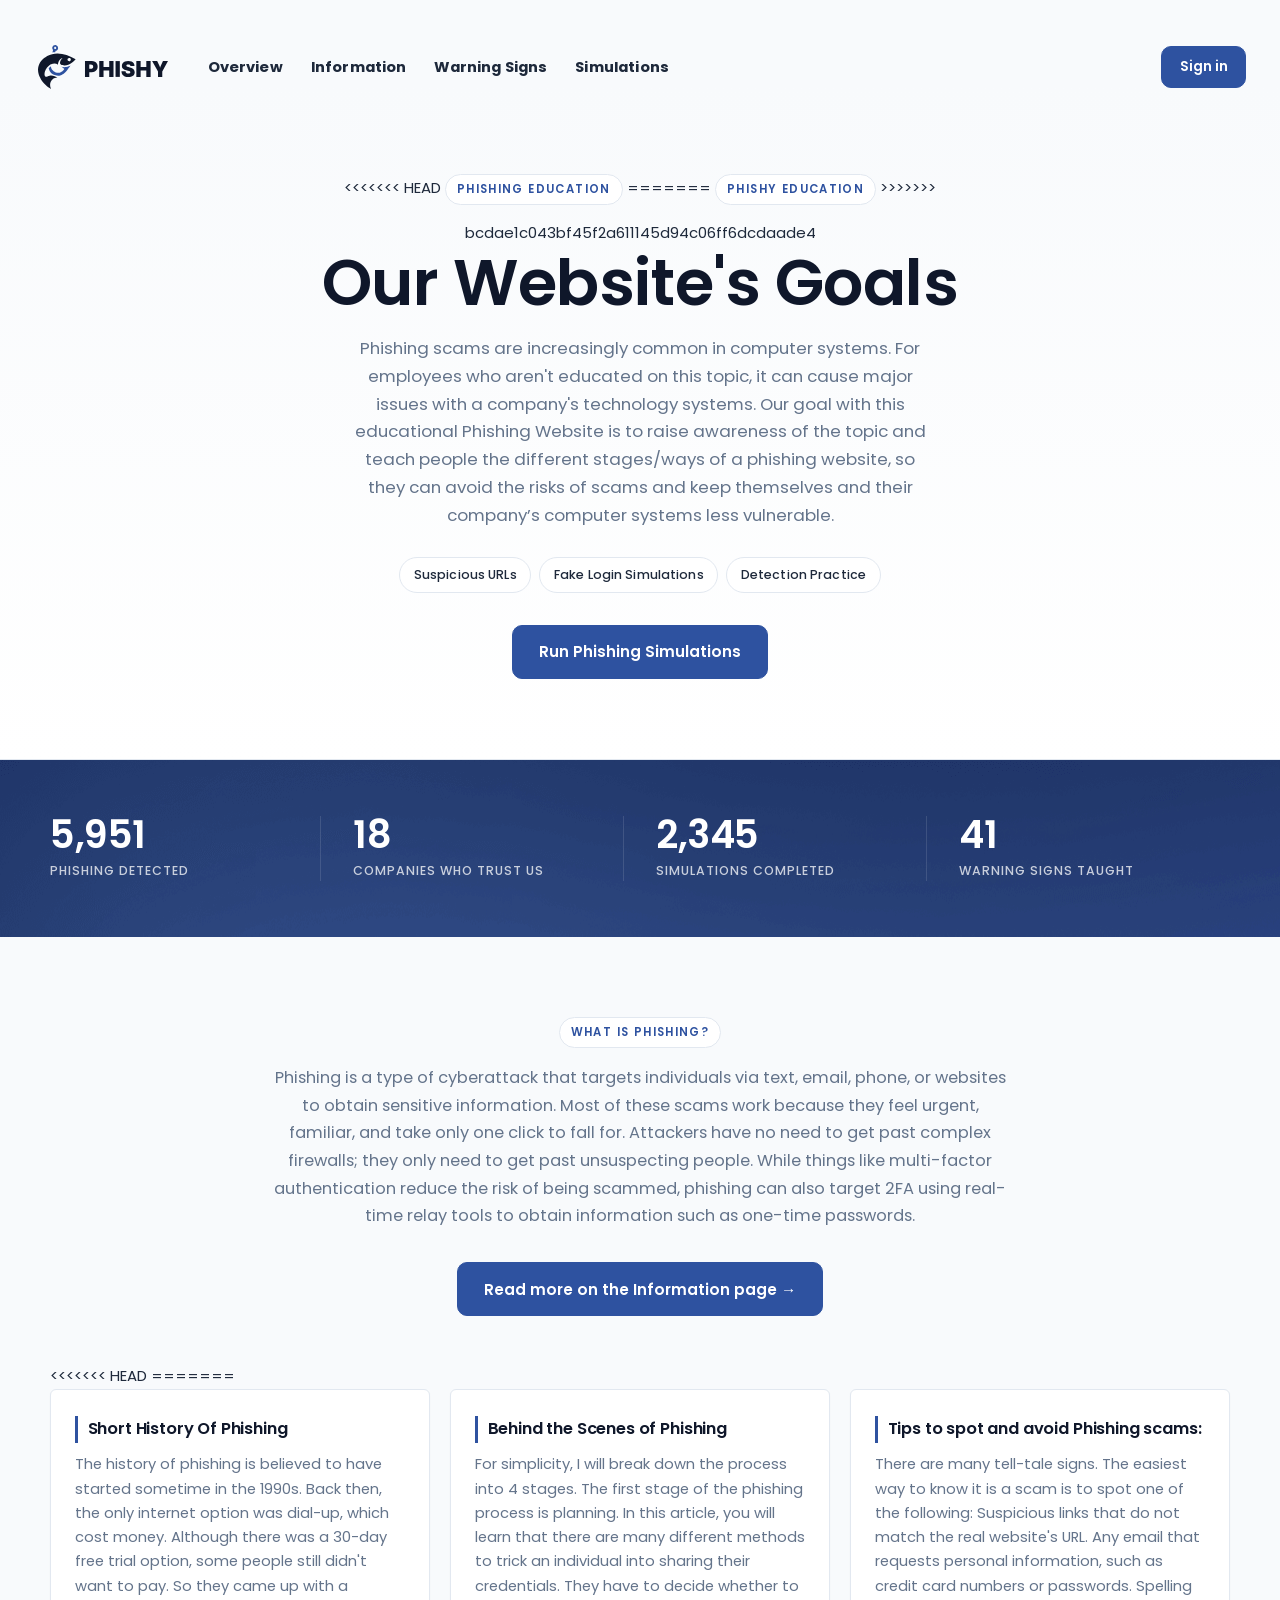
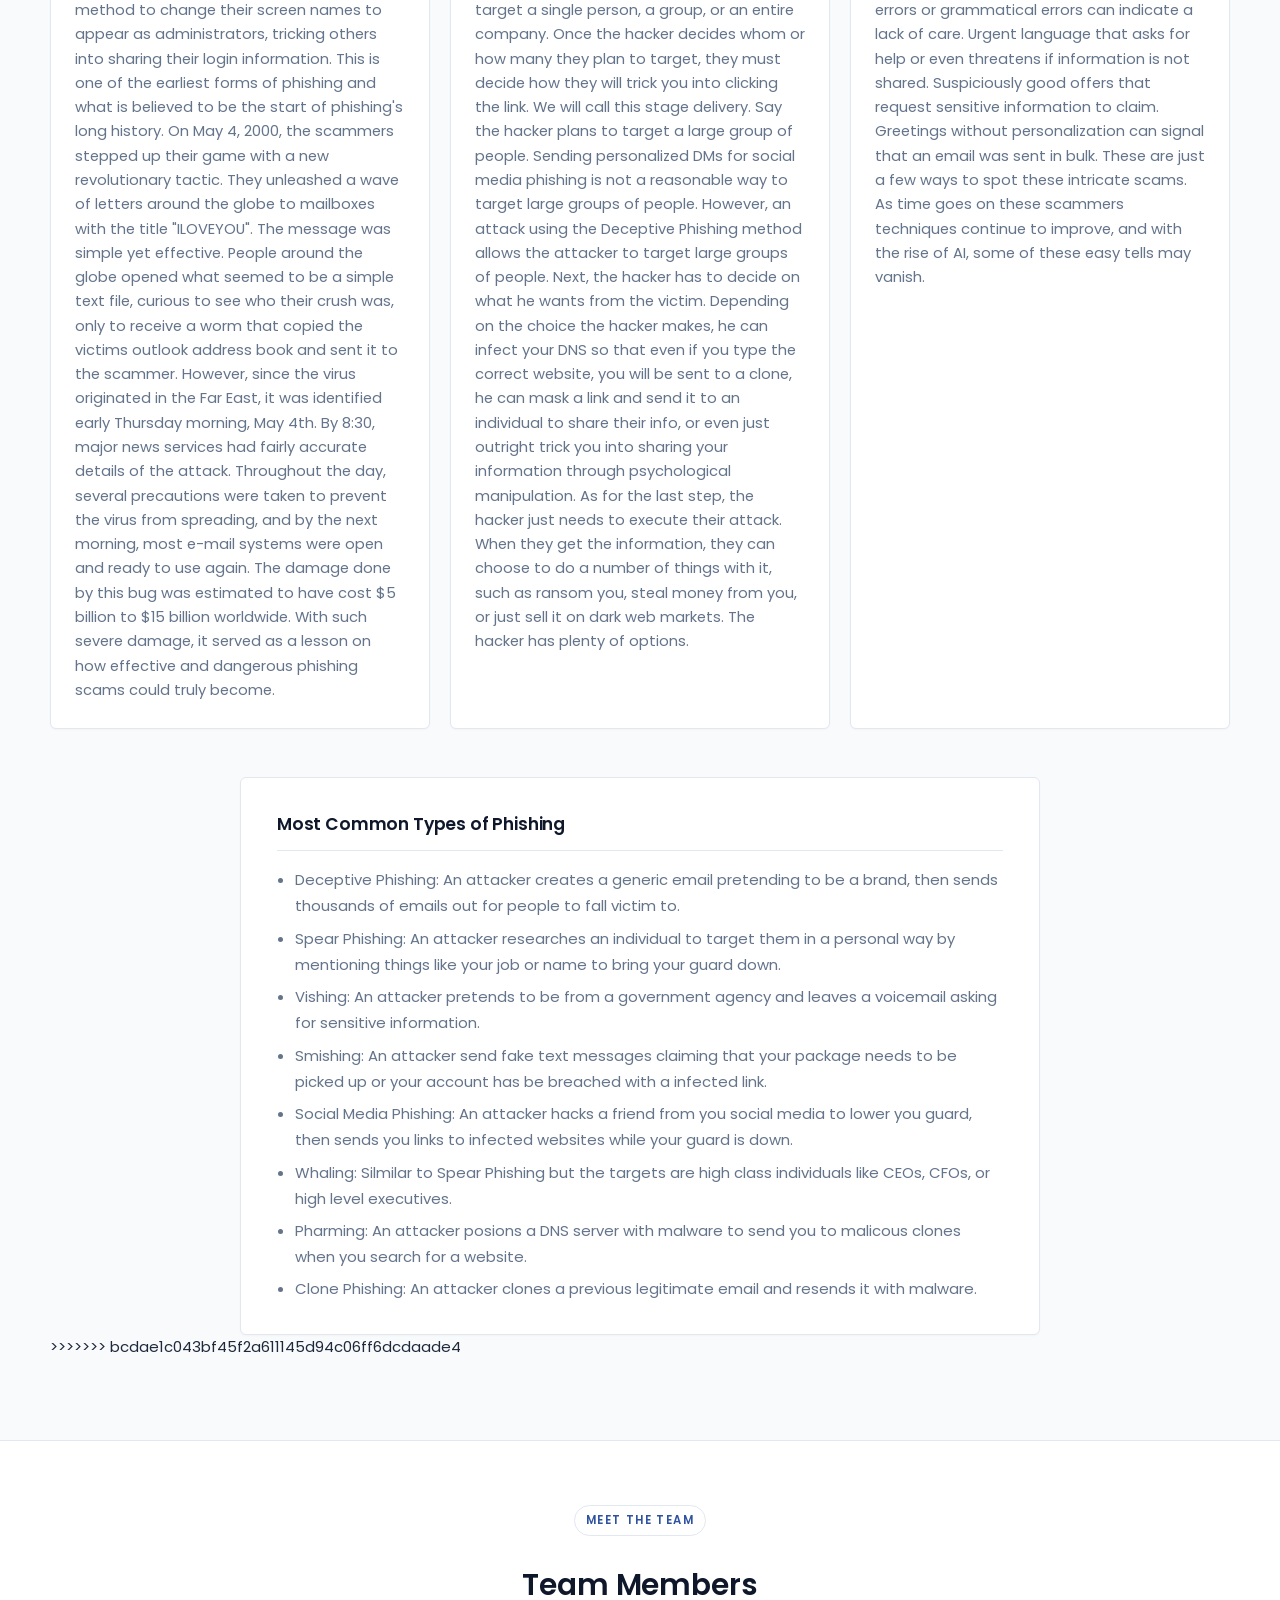
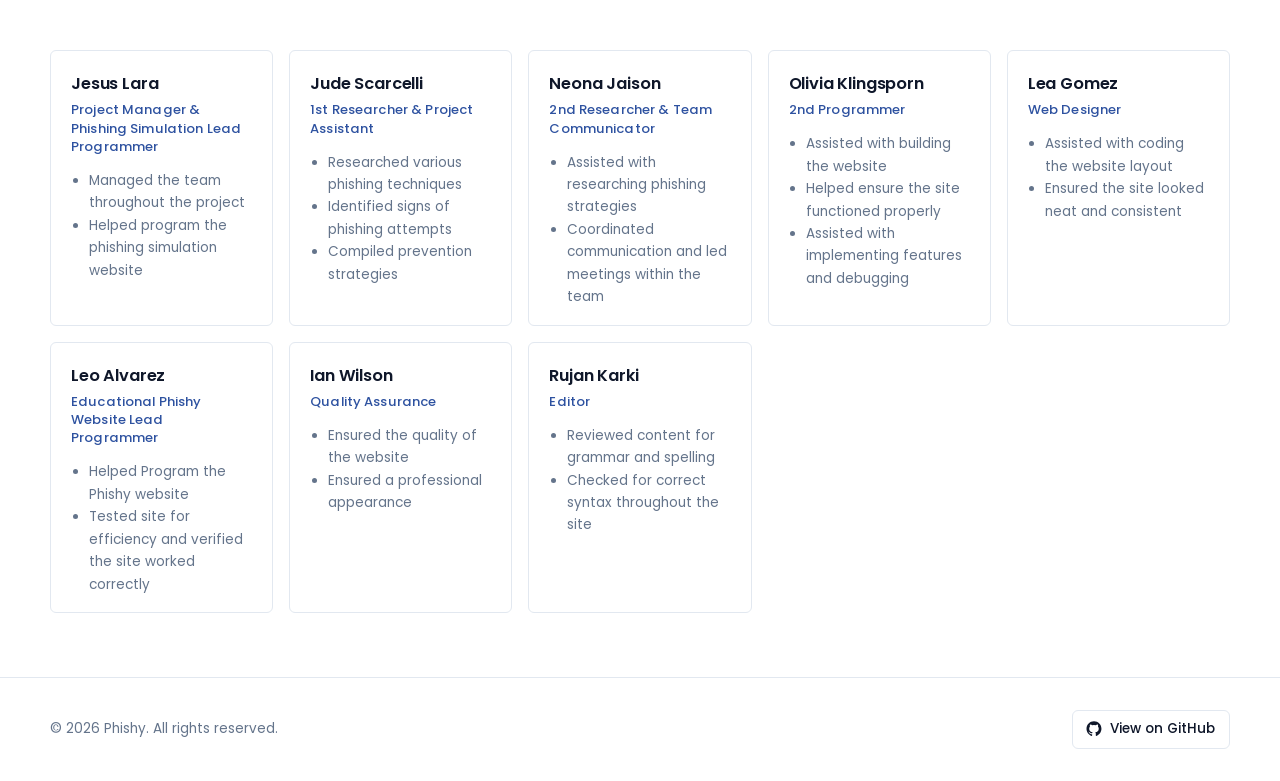
==== commit 253b8861: "Merge branch 'main' of https://github.com/Xylemo/Phishing-Awarness-Website" ====
--- a/index.html
+++ b/index.html
@@ -95,7 +95,11 @@
       <div class="hero-island">
         <div class="container hero-layout">
           <div class="hero-copy">
+<<<<<<< HEAD
             <p class="eyebrow">Phishing Education</p>
+=======
+            <p class="eyebrow">Phishy Education</p>
+>>>>>>> bcdae1c043bf45f2a611145d94c06ff6dcdaade4
             <h1>Our Website's Goals</h1>
             <p class="subtitle">
                Phishing scams are increasingly common in computer systems.
@@ -150,6 +154,81 @@
           </p>
           <a class="hero-demo-button phishing-info-cta" href="information/">Read more on the Information page &rarr;</a>
         </header>
+<<<<<<< HEAD
+=======
+
+        <div class="phishing-info-grid">
+          <article class="phishing-info-card">
+            <h3>Short History Of Phishing</h3>
+            <p>
+              The history of phishing is believed to have started sometime in the 1990s. 
+              Back then, the only internet option was dial-up, which cost money. 
+              Although there was a 30-day free trial option, some people still didn't want to pay. 
+              So they came up with a method to change their screen names to appear as administrators, 
+              tricking others into sharing their login information. 
+              This is one of the earliest forms of phishing and what is believed to be the start of phishing's long history. 
+              On May 4, 2000, the scammers stepped up their game with a new revolutionary tactic. 
+              They unleashed a wave of letters around the globe to mailboxes with the title "ILOVEYOU". 
+              The message was simple yet effective. People around the globe opened what seemed to be a simple text file, 
+              curious to see who their crush was, only to receive a worm that copied the victims outlook address book and sent it to the scammer. 
+              However, since the virus originated in the Far East, it was identified early Thursday morning, May 4th. By 8:30, 
+              major news services had fairly accurate details of the attack. 
+              Throughout the day, several precautions were taken to prevent the virus from spreading, 
+              and by the next morning, most e-mail systems were open and ready to use again. 
+              The damage done by this bug was estimated to have cost $5 billion to $15 billion worldwide. 
+              With such severe damage, it served as a lesson on how effective and dangerous phishing scams could truly become.
+            </p>
+          </article>
+          <article class="phishing-info-card">
+            <h3>Behind the Scenes of Phishing</h3>
+            <p>
+              For simplicity, I will break down the process into 4 stages.
+              The first stage of the phishing process is planning. 
+              In this article, you will learn that there are many different methods to trick an individual into sharing their credentials. 
+              They have to decide whether to target a single person, a group, or an entire company. 
+              Once the hacker decides whom or how many they plan to target, they must decide how they will trick you into clicking the link. 
+              We will call this stage delivery. Say the hacker plans to target a large group of people. 
+              Sending personalized DMs for social media phishing is not a reasonable way to target large groups of people. 
+              However, an attack using the Deceptive Phishing method allows the attacker to target large groups of people. 
+              Next, the hacker has to decide on what he wants from the victim. Depending on the choice the hacker makes, 
+              he can infect your DNS so that even if you type the correct website, you will be sent to a clone, 
+              he can mask a link and send it to an individual to share their info, 
+              or even just outright trick you into sharing your information through psychological manipulation. 
+              As for the last step, the hacker just needs to execute their attack. 
+              When they get the information, they can choose to do a number of things with it, 
+              such as ransom you, steal money from you, or just sell it on dark web markets. The hacker has plenty of options.
+            </p>
+          </article>
+          <article class="phishing-info-card">
+            <h3>Tips to spot and avoid Phishing scams:</h3>
+            <p>
+            There are many tell-tale signs. The easiest way to know it is a scam is to spot one of the following: 
+            Suspicious links that do not match the real website's URL.
+            Any email that requests personal information, such as credit card numbers or passwords.
+            Spelling errors or grammatical errors can indicate a lack of care.
+            Urgent language that asks for help or even threatens if information is not shared.
+            Suspiciously good offers that request sensitive information to claim.
+            Greetings without personalization can signal that an email was sent in bulk.
+            These are just a few ways to spot these intricate scams. As time goes on these scammers techniques continue to improve, 
+            and with the rise of AI, some of these easy tells may vanish.
+            </p>
+          </article>
+        </div>
+
+        <div class="phishing-signs">
+          <h3>Most Common Types of Phishing</h3>
+          <ul>
+            <li>Deceptive Phishing: An attacker creates a generic email pretending to be a brand, then sends thousands of emails out for people to fall victim to.</li>
+            <li>Spear Phishing: An attacker researches an individual to target them in a personal way by mentioning things like your job or name to bring your guard down. </li>
+            <li>Vishing: An attacker pretends to be from a government agency and leaves a voicemail asking for sensitive information. </li>
+            <li>Smishing: An attacker send fake text messages claiming that your package needs to be picked up or your account has be breached with a infected link. </li>
+            <li>Social Media Phishing: An attacker hacks a friend from you social media to lower you guard, then sends you links to infected websites while your guard is down.</li>
+            <li>Whaling: Silmilar to Spear Phishing but the targets are high class individuals like CEOs, CFOs, or high level executives.</li>
+            <li>Pharming: An attacker posions a DNS server with malware to send you to malicous clones when you search for a website.</li>
+            <li>Clone Phishing: An attacker clones a previous legitimate email and resends it with malware.</li>
+          </ul>
+        </div>
+>>>>>>> bcdae1c043bf45f2a611145d94c06ff6dcdaade4
       </div>
     </section>
 
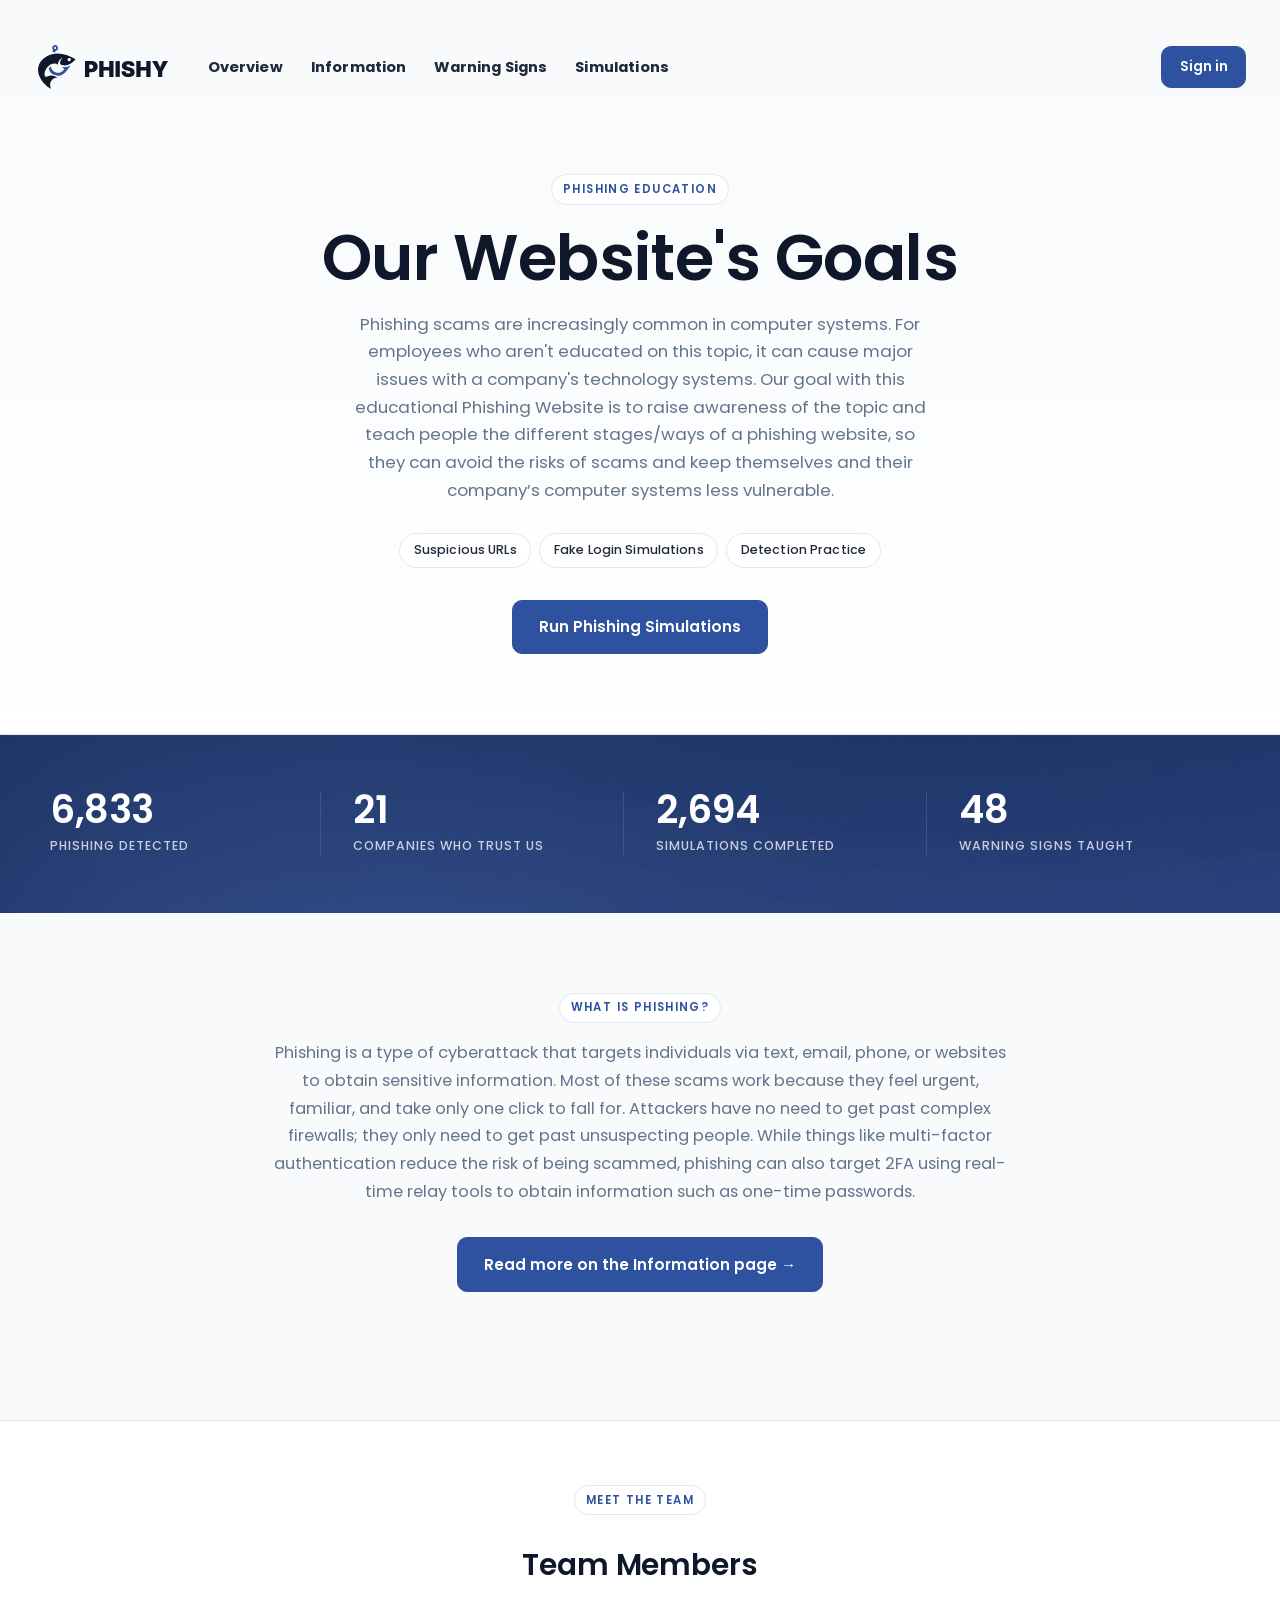
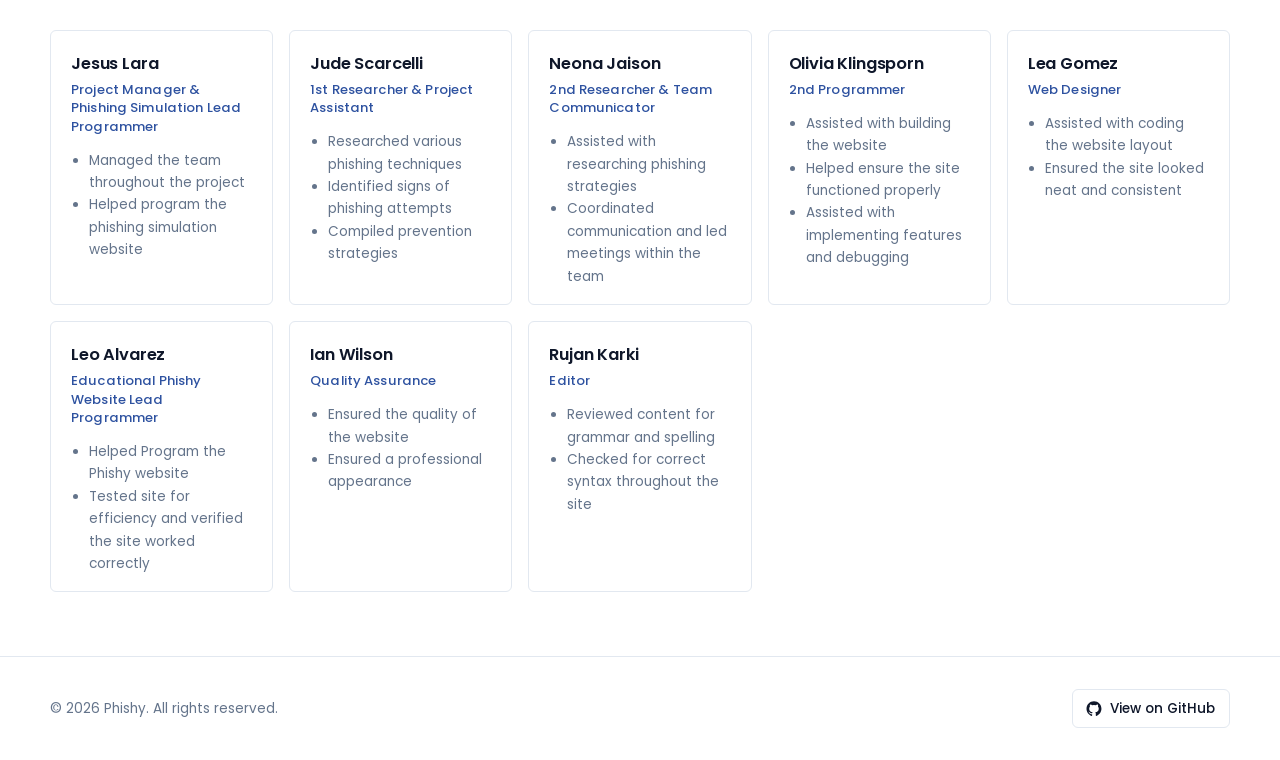
==== commit b09d8eb1: "Fix merge conflict and update phishing content Resolved merge conflict in the hero section and added" ====
--- a/index.html
+++ b/index.html
@@ -95,11 +95,7 @@
       <div class="hero-island">
         <div class="container hero-layout">
           <div class="hero-copy">
-<<<<<<< HEAD
             <p class="eyebrow">Phishing Education</p>
-=======
-            <p class="eyebrow">Phishy Education</p>
->>>>>>> bcdae1c043bf45f2a611145d94c06ff6dcdaade4
             <h1>Our Website's Goals</h1>
             <p class="subtitle">
                Phishing scams are increasingly common in computer systems.
@@ -154,81 +150,6 @@
           </p>
           <a class="hero-demo-button phishing-info-cta" href="information/">Read more on the Information page &rarr;</a>
         </header>
-<<<<<<< HEAD
-=======
-
-        <div class="phishing-info-grid">
-          <article class="phishing-info-card">
-            <h3>Short History Of Phishing</h3>
-            <p>
-              The history of phishing is believed to have started sometime in the 1990s. 
-              Back then, the only internet option was dial-up, which cost money. 
-              Although there was a 30-day free trial option, some people still didn't want to pay. 
-              So they came up with a method to change their screen names to appear as administrators, 
-              tricking others into sharing their login information. 
-              This is one of the earliest forms of phishing and what is believed to be the start of phishing's long history. 
-              On May 4, 2000, the scammers stepped up their game with a new revolutionary tactic. 
-              They unleashed a wave of letters around the globe to mailboxes with the title "ILOVEYOU". 
-              The message was simple yet effective. People around the globe opened what seemed to be a simple text file, 
-              curious to see who their crush was, only to receive a worm that copied the victims outlook address book and sent it to the scammer. 
-              However, since the virus originated in the Far East, it was identified early Thursday morning, May 4th. By 8:30, 
-              major news services had fairly accurate details of the attack. 
-              Throughout the day, several precautions were taken to prevent the virus from spreading, 
-              and by the next morning, most e-mail systems were open and ready to use again. 
-              The damage done by this bug was estimated to have cost $5 billion to $15 billion worldwide. 
-              With such severe damage, it served as a lesson on how effective and dangerous phishing scams could truly become.
-            </p>
-          </article>
-          <article class="phishing-info-card">
-            <h3>Behind the Scenes of Phishing</h3>
-            <p>
-              For simplicity, I will break down the process into 4 stages.
-              The first stage of the phishing process is planning. 
-              In this article, you will learn that there are many different methods to trick an individual into sharing their credentials. 
-              They have to decide whether to target a single person, a group, or an entire company. 
-              Once the hacker decides whom or how many they plan to target, they must decide how they will trick you into clicking the link. 
-              We will call this stage delivery. Say the hacker plans to target a large group of people. 
-              Sending personalized DMs for social media phishing is not a reasonable way to target large groups of people. 
-              However, an attack using the Deceptive Phishing method allows the attacker to target large groups of people. 
-              Next, the hacker has to decide on what he wants from the victim. Depending on the choice the hacker makes, 
-              he can infect your DNS so that even if you type the correct website, you will be sent to a clone, 
-              he can mask a link and send it to an individual to share their info, 
-              or even just outright trick you into sharing your information through psychological manipulation. 
-              As for the last step, the hacker just needs to execute their attack. 
-              When they get the information, they can choose to do a number of things with it, 
-              such as ransom you, steal money from you, or just sell it on dark web markets. The hacker has plenty of options.
-            </p>
-          </article>
-          <article class="phishing-info-card">
-            <h3>Tips to spot and avoid Phishing scams:</h3>
-            <p>
-            There are many tell-tale signs. The easiest way to know it is a scam is to spot one of the following: 
-            Suspicious links that do not match the real website's URL.
-            Any email that requests personal information, such as credit card numbers or passwords.
-            Spelling errors or grammatical errors can indicate a lack of care.
-            Urgent language that asks for help or even threatens if information is not shared.
-            Suspiciously good offers that request sensitive information to claim.
-            Greetings without personalization can signal that an email was sent in bulk.
-            These are just a few ways to spot these intricate scams. As time goes on these scammers techniques continue to improve, 
-            and with the rise of AI, some of these easy tells may vanish.
-            </p>
-          </article>
-        </div>
-
-        <div class="phishing-signs">
-          <h3>Most Common Types of Phishing</h3>
-          <ul>
-            <li>Deceptive Phishing: An attacker creates a generic email pretending to be a brand, then sends thousands of emails out for people to fall victim to.</li>
-            <li>Spear Phishing: An attacker researches an individual to target them in a personal way by mentioning things like your job or name to bring your guard down. </li>
-            <li>Vishing: An attacker pretends to be from a government agency and leaves a voicemail asking for sensitive information. </li>
-            <li>Smishing: An attacker send fake text messages claiming that your package needs to be picked up or your account has be breached with a infected link. </li>
-            <li>Social Media Phishing: An attacker hacks a friend from you social media to lower you guard, then sends you links to infected websites while your guard is down.</li>
-            <li>Whaling: Silmilar to Spear Phishing but the targets are high class individuals like CEOs, CFOs, or high level executives.</li>
-            <li>Pharming: An attacker posions a DNS server with malware to send you to malicous clones when you search for a website.</li>
-            <li>Clone Phishing: An attacker clones a previous legitimate email and resends it with malware.</li>
-          </ul>
-        </div>
->>>>>>> bcdae1c043bf45f2a611145d94c06ff6dcdaade4
       </div>
     </section>
 
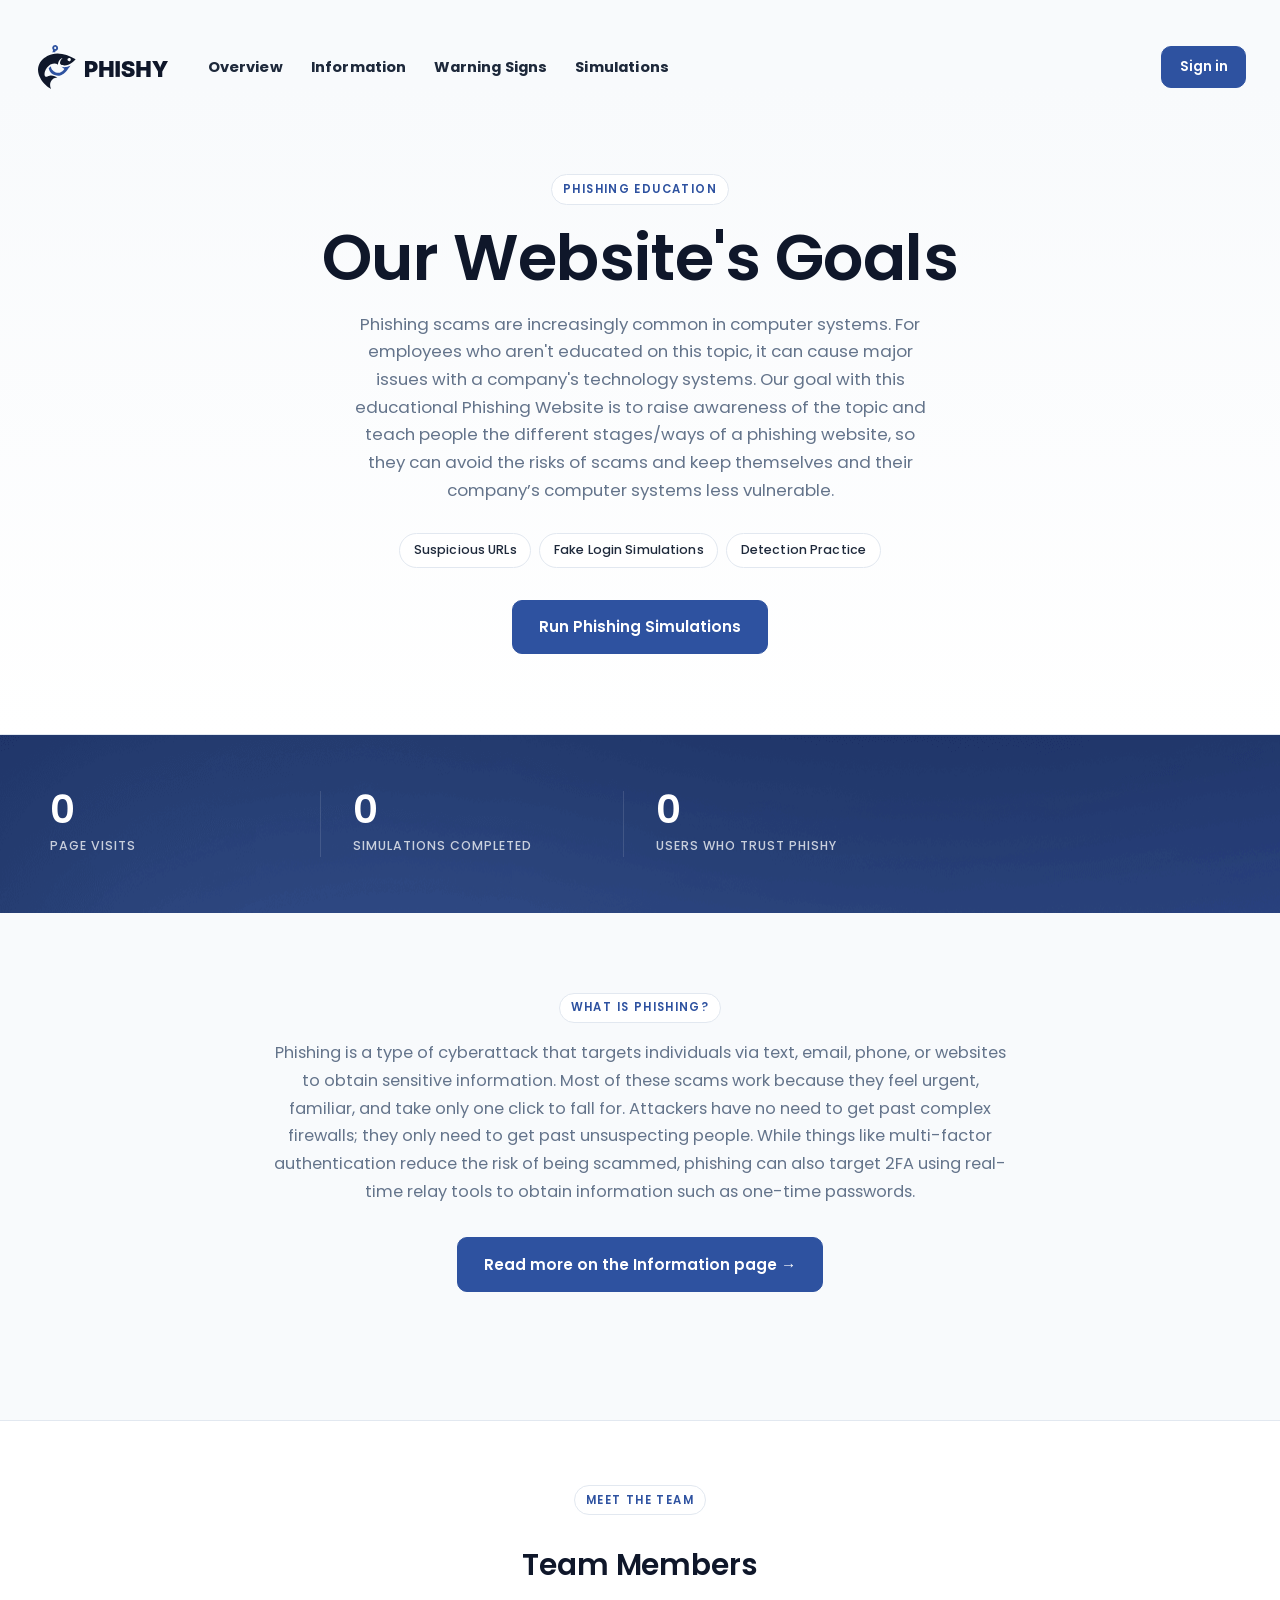
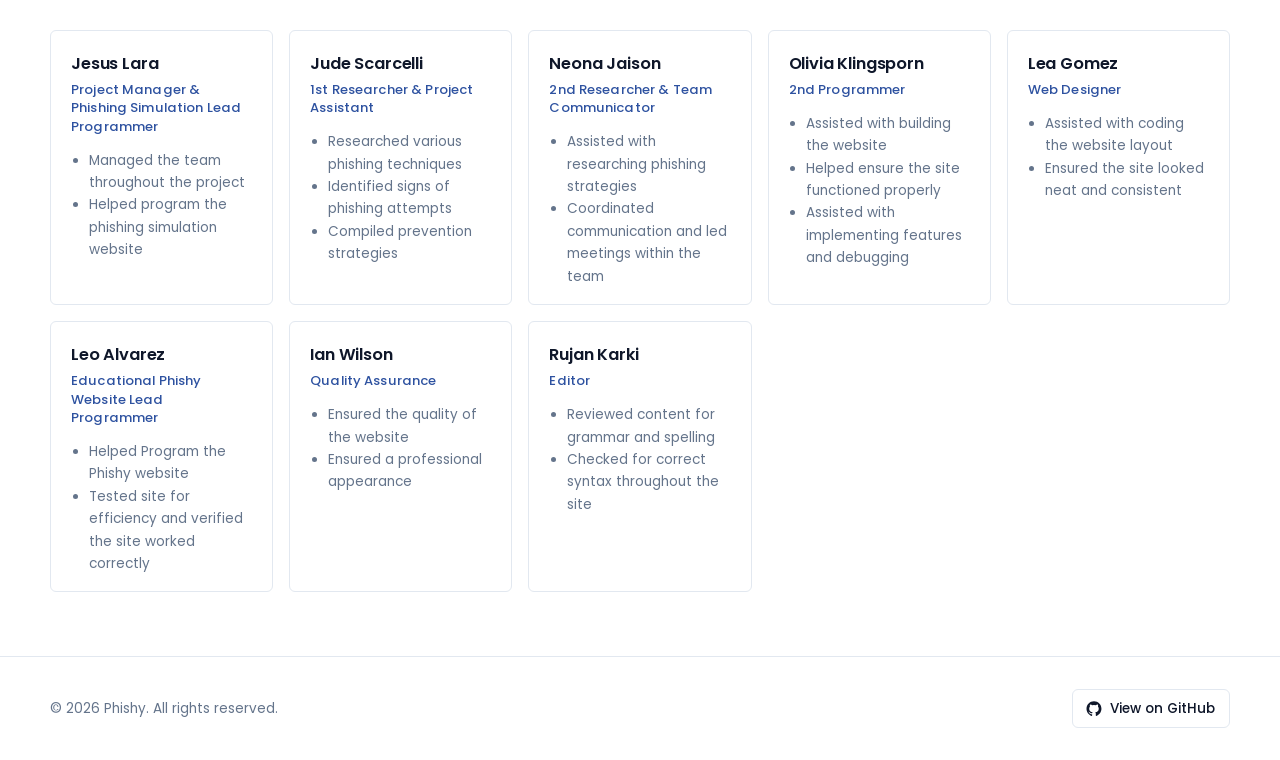
==== commit 07e4cd46: "Sync local working tree: add company page, JS modules, content updates" ====
--- a/index.html
+++ b/index.html
@@ -118,20 +118,16 @@
     <section class="info-band-section">
       <div class="container info-band-layout">
         <article class="info-band-item">
-          <span class="info-band-value" data-count="12480">0</span>
-          <h3>Phishing Detected</h3>
+          <span class="info-band-value" data-stat="totalVisits" data-count="0">0</span>
+          <h3>Page Visits</h3>
         </article>
         <article class="info-band-item">
-          <span class="info-band-value" data-count="38">0</span>
-          <h3>Companies Who Trust Us</h3>
-        </article>
-        <article class="info-band-item">
-          <span class="info-band-value" data-count="4920">0</span>
+          <span class="info-band-value" data-stat="simulationsCompleted" data-count="0">0</span>
           <h3>Simulations Completed</h3>
         </article>
         <article class="info-band-item">
-          <span class="info-band-value" data-count="87">0</span>
-          <h3>Warning Signs Taught</h3>
+          <span class="info-band-value" data-stat="trustedUsers" data-count="0">0</span>
+          <h3>Users Who Trust Phishy</h3>
         </article>
       </div>
     </section>
--- a/css/styles.css
+++ b/css/styles.css
@@ -3731,3 +3731,265 @@
     width: auto;
   }
 }
+
+.admin-stats-table {
+  width: 100%;
+  border-collapse: collapse;
+  margin-top: 0.5rem;
+  font-size: 0.95rem;
+}
+.admin-stats-table th,
+.admin-stats-table td {
+  padding: 0.6rem 0.75rem;
+  text-align: left;
+  border-bottom: 1px solid rgba(0, 0, 0, 0.08);
+}
+.admin-stats-table thead th {
+  font-weight: 600;
+  background: rgba(0, 0, 0, 0.03);
+}
+.admin-stats-table .admin-stats-num {
+  text-align: right;
+  font-variant-numeric: tabular-nums;
+}
+.admin-stats-table code {
+  background: rgba(0, 0, 0, 0.05);
+  padding: 0.1rem 0.35rem;
+  border-radius: 4px;
+  font-size: 0.9em;
+}
+.admin-empty-cell {
+  text-align: center;
+  color: rgba(0, 0, 0, 0.5);
+  padding: 1rem;
+}
+.admin-muted {
+  color: rgba(0, 0, 0, 0.45);
+  font-style: italic;
+}
+
+.company-member-grid {
+  display: grid;
+  grid-template-columns: repeat(auto-fill, minmax(320px, 1fr));
+  gap: 1rem;
+  margin-top: 0.5rem;
+}
+.company-member {
+  background: rgba(0, 0, 0, 0.02);
+  border: 1px solid rgba(0, 0, 0, 0.08);
+  border-radius: 12px;
+  padding: 1rem 1.1rem;
+  display: flex;
+  flex-direction: column;
+  gap: 0.85rem;
+}
+.company-member-head {
+  display: flex;
+  align-items: center;
+  gap: 0.75rem;
+}
+.company-member-avatar {
+  width: 42px;
+  height: 42px;
+  border-radius: 50%;
+  background: rgba(0, 0, 0, 0.08);
+  display: grid;
+  place-items: center;
+  font-weight: 600;
+  font-size: 0.95rem;
+}
+.company-member-id {
+  flex: 1;
+  min-width: 0;
+}
+.company-member-id h3 {
+  margin: 0;
+  font-size: 1rem;
+}
+.company-member-id p {
+  margin: 0;
+  font-size: 0.85rem;
+  color: rgba(0, 0, 0, 0.55);
+  word-break: break-all;
+}
+.company-self-tag {
+  font-size: 0.7rem;
+  font-weight: 500;
+  color: rgba(0, 0, 0, 0.55);
+  background: rgba(0, 0, 0, 0.06);
+  padding: 0.05rem 0.4rem;
+  border-radius: 6px;
+  margin-left: 0.25rem;
+}
+.company-member-stats {
+  display: grid;
+  grid-template-columns: repeat(3, 1fr);
+  gap: 0.5rem;
+  text-align: center;
+}
+.company-member-stats > div {
+  display: flex;
+  flex-direction: column;
+}
+.company-stat-value {
+  font-weight: 600;
+  font-size: 1.1rem;
+}
+.company-stat-label {
+  font-size: 0.75rem;
+  text-transform: uppercase;
+  letter-spacing: 0.04em;
+  color: rgba(0, 0, 0, 0.55);
+}
+.company-member-progress-label {
+  display: block;
+  font-size: 0.8rem;
+  color: rgba(0, 0, 0, 0.6);
+  margin-top: 0.35rem;
+}
+.company-member-foot {
+  display: flex;
+  justify-content: flex-end;
+}
+.company-add-form {
+  display: grid;
+  grid-template-columns: repeat(auto-fit, minmax(180px, 1fr));
+  gap: 0.75rem;
+  align-items: end;
+  margin-top: 0.5rem;
+}
+.company-add-form label {
+  display: flex;
+  flex-direction: column;
+  gap: 0.25rem;
+  font-size: 0.85rem;
+  color: rgba(0, 0, 0, 0.7);
+}
+.company-add-form input,
+.company-add-form select {
+  padding: 0.55rem 0.7rem;
+  border: 1px solid rgba(0, 0, 0, 0.15);
+  border-radius: 8px;
+  font: inherit;
+}
+.company-add-form button[type="submit"] {
+  height: 42px;
+}
+.company-add-form .admin-form-error {
+  grid-column: 1 / -1;
+}
+
+.dashboard-course-grid {
+  display: grid;
+  grid-template-columns: repeat(auto-fill, minmax(20rem, 1fr));
+  gap: 1.25rem;
+  margin-top: 1.25rem;
+}
+.dashboard-course {
+  position: relative;
+  background: #ffffff;
+  border: 1px solid var(--border);
+  border-radius: 14px;
+  padding: 1.5rem 1.6rem 1.4rem;
+  display: flex;
+  flex-direction: column;
+  gap: 0.85rem;
+  overflow: hidden;
+  box-shadow: 0 1px 2px rgba(15, 23, 42, 0.04);
+  transition: transform 150ms ease, box-shadow 150ms ease, border-color 150ms ease;
+}
+.dashboard-course::before {
+  content: "";
+  position: absolute;
+  top: 0;
+  left: 0;
+  right: 0;
+  height: 4px;
+  background: var(--accent);
+}
+.dashboard-course:hover {
+  transform: translateY(-2px);
+  box-shadow: 0 8px 24px -12px rgba(15, 23, 42, 0.18);
+  border-color: var(--border-strong);
+}
+.dashboard-course.is-done {
+  border-color: #bbf7d0;
+  background: #f6fdf8;
+}
+.dashboard-course.is-done::before {
+  background: #16a34a;
+}
+.dashboard-course-head {
+  display: flex;
+  justify-content: space-between;
+  align-items: center;
+  gap: 0.6rem;
+  flex-wrap: wrap;
+}
+.dashboard-course-head .course-meta {
+  font-size: 0.78rem;
+  color: var(--muted);
+}
+.dashboard-course h3 {
+  margin: 0.15rem 0 0;
+  font-size: 1.18rem;
+  font-weight: 600;
+  color: var(--heading);
+  line-height: 1.3;
+}
+.dashboard-course p {
+  margin: 0;
+  color: var(--muted);
+  font-size: 0.92rem;
+  line-height: 1.6;
+  flex: 1;
+}
+.dashboard-course-actions {
+  margin-top: 0.4rem;
+  display: flex;
+  justify-content: stretch;
+}
+.dashboard-course-actions .catalog-btn {
+  flex: 1;
+  padding: 0.65rem 1.1rem;
+  font-size: 0.9rem;
+}
+.dashboard-actions {
+  display: flex;
+  gap: 0.5rem;
+  flex-wrap: wrap;
+}
+
+/* Quiz host on the dashboard course view — match the look of the
+   simulation stage at /simulations/. */
+.course-quiz-host {
+  margin-top: 1.75rem;
+  padding: 2rem 2.25rem 2.35rem;
+  background: var(--surface);
+  border: 1px solid var(--border);
+  border-radius: var(--radius);
+  box-shadow: 0 1px 2px rgba(15, 23, 42, 0.03);
+}
+.course-quiz-host .quiz-shell {
+  display: flex;
+  flex-direction: column;
+  align-items: center;
+  gap: 1rem;
+}
+.course-quiz-host .quiz-shell > * {
+  width: min(100%, 64rem);
+  max-width: 64rem;
+  margin: 0 auto;
+}
+.course-quiz-host .demo-actions {
+  justify-content: center;
+}
+.course-quiz-host .demo-actions .demo-button {
+  flex: 0 1 14rem;
+}
+
+@media (max-width: 640px) {
+  .course-quiz-host {
+    padding: 1.25rem 1rem 1.5rem;
+  }
+}
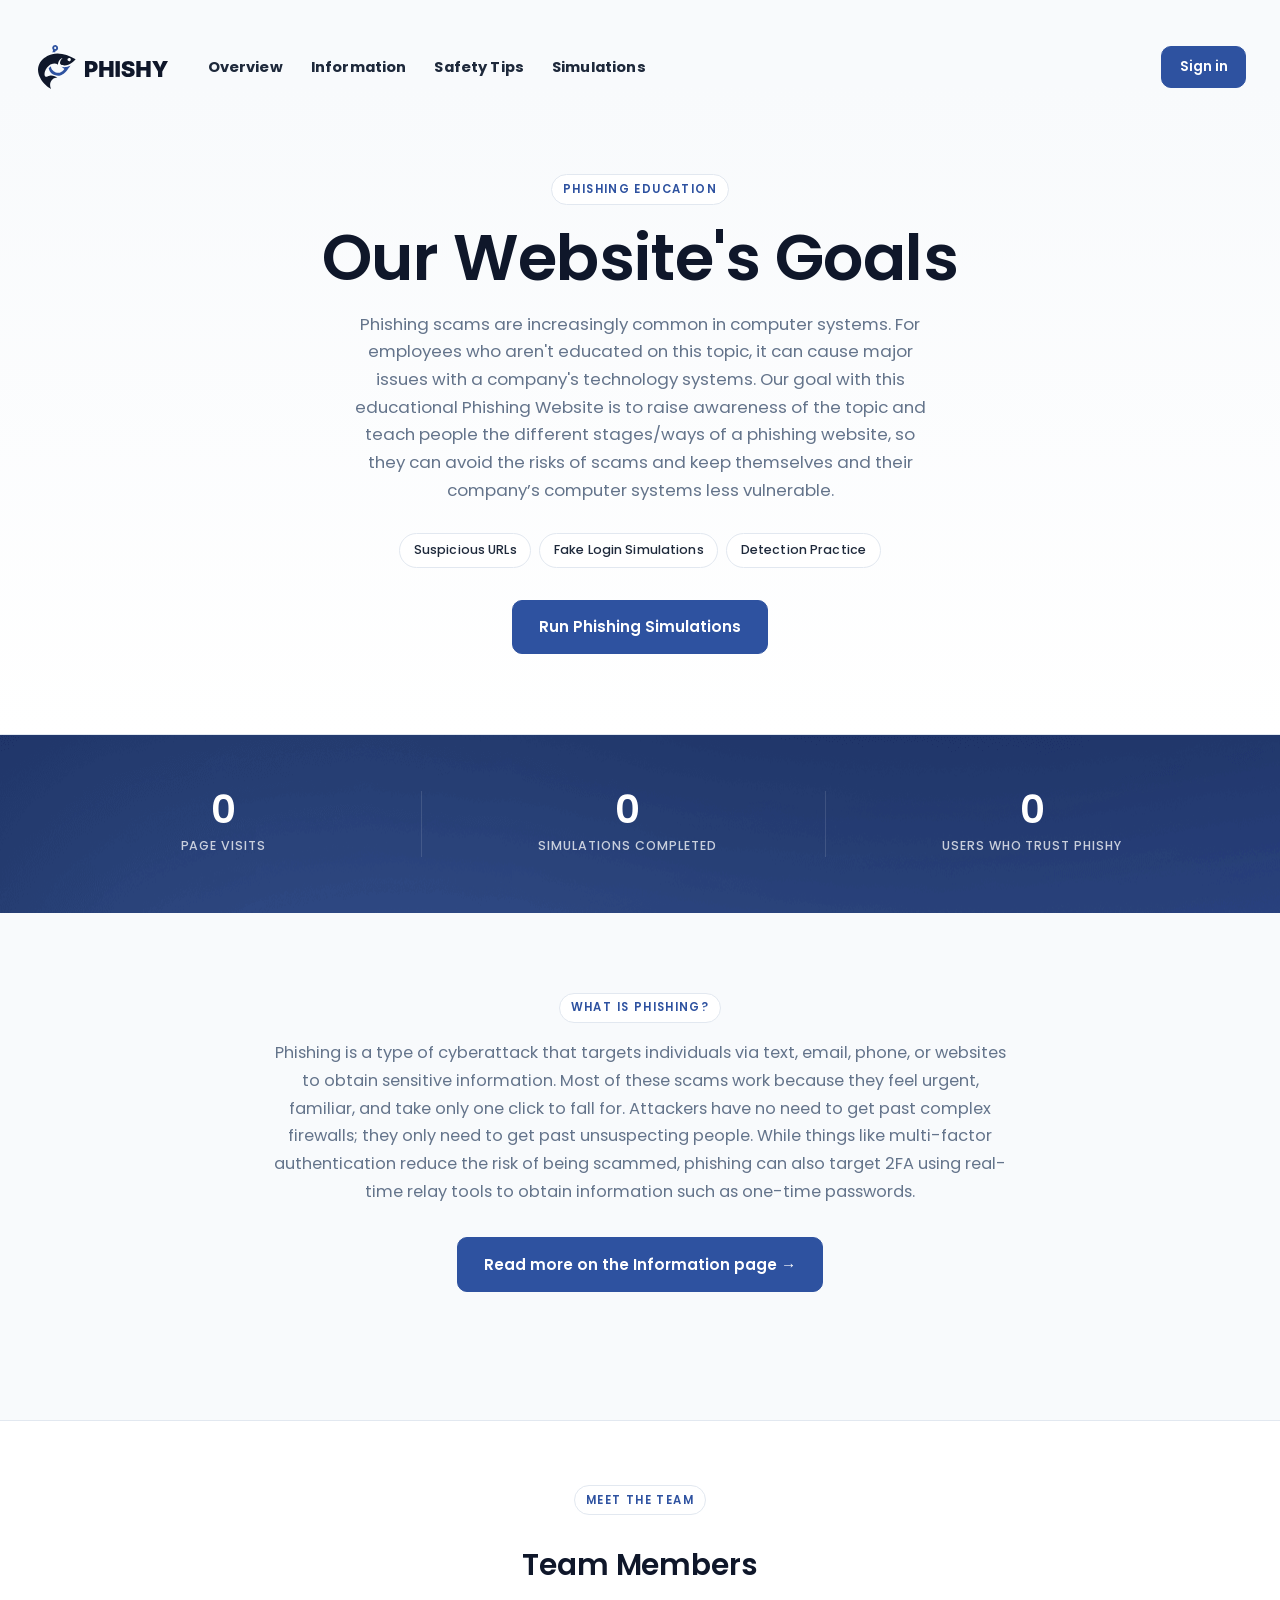
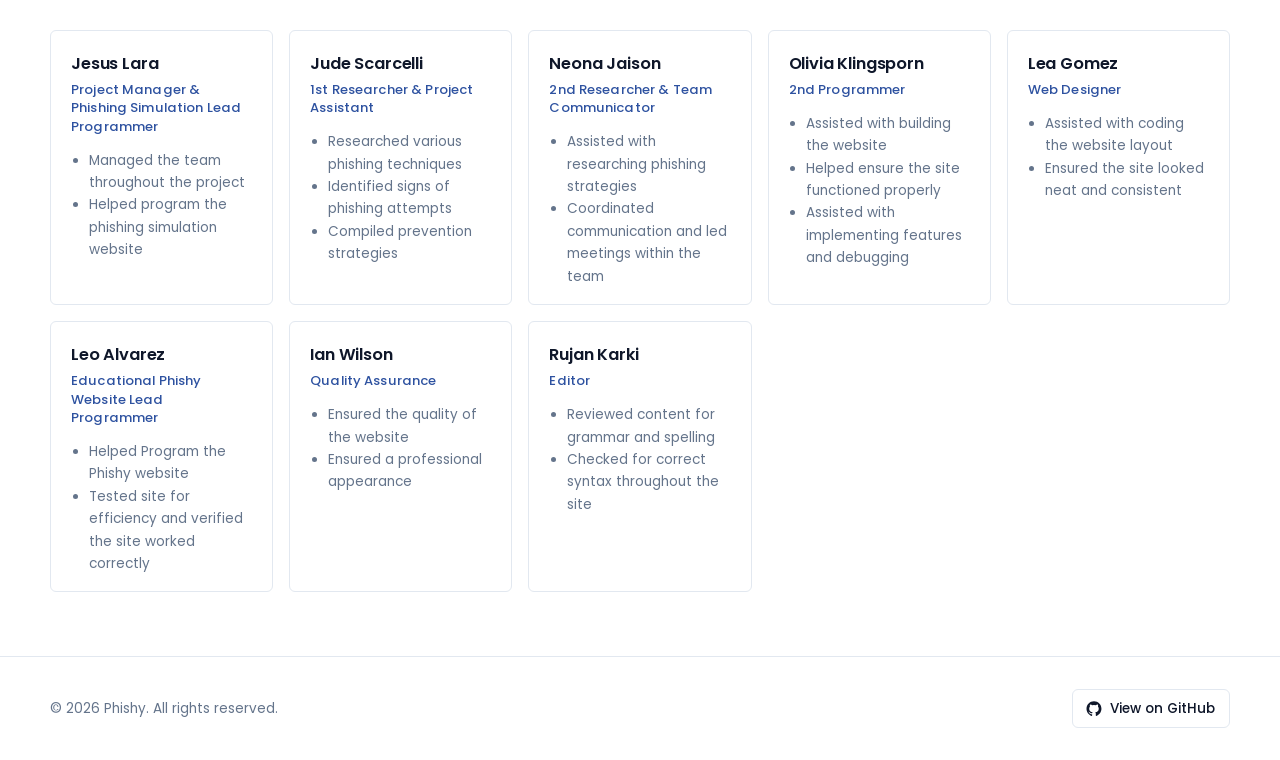
==== commit 5d0f6fab: "Warning Signs --> Safety Tips Co-authored-by: Copilot <copilot@github.com>" ====
--- a/index.html
+++ b/index.html
@@ -66,7 +66,7 @@
           <nav class="top-nav" aria-label="Primary">
             <a href="#">Overview</a>
             <a href="information/">Information</a>
-            <a href="warning-signs/">Warning Signs</a>
+            <a href="safety-tips/">Safety Tips</a>
             <a href="simulations/">Simulations</a>
           </nav>
         </div>
@@ -83,7 +83,7 @@
         <div class="top-bar-menu" id="top-bar-menu">
           <a href="#">Overview</a>
           <a href="information/">Information</a>
-          <a href="warning-signs/">Warning Signs</a>
+          <a href="safety-tips/">Safety Tips</a>
           <a href="simulations/">Simulations</a>
           <a href="login/" class="top-bar-menu-login">Sign in</a>
         </div>
--- a/css/styles.css
+++ b/css/styles.css
@@ -454,7 +454,7 @@
 
 .info-band-layout {
   display: grid;
-  grid-template-columns: repeat(4, minmax(0, 1fr));
+  grid-template-columns: repeat(3, minmax(0, 1fr));
   gap: 2rem;
   align-items: start;
 }
@@ -477,6 +477,7 @@
   font-feature-settings: "tnum";
   letter-spacing: -0.01em;
   line-height: 1;
+  text-align: center;
 }
 
 .info-band-item h3 {
@@ -486,6 +487,7 @@
   font-weight: 500;
   text-transform: uppercase;
   letter-spacing: 0.08em;
+  text-align: center;
 }
 
 p {
@@ -846,7 +848,7 @@
 }
 
 .sim-stage {
-  max-width: 64rem;
+  max-width: 90rem;
   width: 100%;
   margin: 0 auto;
 }
@@ -860,7 +862,8 @@
 }
 
 .sim-sms {
-  max-width: 24.5rem;
+  max-width: 21rem;
+  min-height: 43rem;
   margin: 0 auto;
   border-radius: 2rem;
   border: 10px solid #111827;
@@ -869,22 +872,21 @@
 }
 
 .sim-phone-shell {
+  width: 100%;
+  max-width: 350px;
   min-height: 43rem;
+  margin: 0 auto;
+
   display: flex;
   flex-direction: column;
-  background:
-    radial-gradient(circle at top, rgba(255, 255, 255, 0.94), rgba(244, 246, 251, 0.98) 40%, #eef2f7 100%);
+  align-items: center;
+
+  background-image: url("../assets/iphonelow.png");
+  background-repeat: no-repeat;
+  background-position: center center;
+  background-size: contain;
+
   font-family: -apple-system, BlinkMacSystemFont, "Segoe UI", sans-serif;
-}
-
-.sim-phone-status {
-  display: flex;
-  justify-content: space-between;
-  align-items: center;
-  padding: 0.85rem 1.15rem 0.55rem;
-  color: #111827;
-  font-size: 0.86rem;
-  font-weight: 700;
 }
 
 .sim-phone-icons {
@@ -941,14 +943,13 @@
 }
 
 .sim-imessage-header {
-  display: grid;
-  grid-template-columns: auto 1fr auto;
+  display: flex;
+  justify-content: center;
   align-items: center;
   gap: 0.55rem;
   padding: 0.55rem 0.9rem 0.7rem;
-  border-bottom: 1px solid rgba(148, 163, 184, 0.22);
-  background: rgba(249, 250, 251, 0.9);
-  backdrop-filter: blur(10px);
+  text-align: center;
+  margin-top: 4.5rem;
 }
 
 .sim-imessage-back,
@@ -958,16 +959,6 @@
   white-space: nowrap;
 }
 
-.sim-imessage-info {
-  width: 1.55rem;
-  height: 1.55rem;
-  border-radius: 999px;
-  border: 1.5px solid currentColor;
-  display: inline-flex;
-  align-items: center;
-  justify-content: center;
-  font-weight: 700;
-}
 
 .sim-imessage-contact {
   display: flex;
@@ -977,20 +968,6 @@
   min-width: 0;
 }
 
-.sim-imessage-avatar {
-  width: 2rem;
-  height: 2rem;
-  border-radius: 999px;
-  background: linear-gradient(135deg, #dbeafe, #bfdbfe);
-  color: #1d4ed8;
-  display: inline-flex;
-  align-items: center;
-  justify-content: center;
-  font-size: 0.92rem;
-  font-weight: 700;
-  flex-shrink: 0;
-}
-
 .sim-imessage-contact strong,
 .sim-imessage-contact span {
   display: block;
@@ -998,7 +975,7 @@
 
 .sim-imessage-contact strong {
   color: #111827;
-  font-size: 0.92rem;
+  font-size: 0.6rem;
   white-space: nowrap;
   overflow: hidden;
   text-overflow: ellipsis;
@@ -1015,57 +992,54 @@
   display: flex;
   flex-direction: column;
   justify-content: flex-end;
+  align-items: center;
   gap: 0.9rem;
   padding: 1.25rem 0.9rem 1.1rem;
   position: relative;
 }
 
-.sim-imessage-date {
-  align-self: center;
-  padding: 0.22rem 0.55rem;
-  border-radius: 999px;
-  background: rgba(203, 213, 225, 0.55);
-  color: #475569;
-  font-size: 0.72rem;
-}
-
 .sim-sms-bubble {
   display: inline-block;
-  max-width: 84%;
-  padding: 0.9rem 1rem;
-  border-radius: 1.3rem 1.3rem 1.3rem 0.4rem;
+  max-width: 90%;
+  padding-top: 0.5rem;
+  padding-left: 0.8rem;
+  padding-bottom: 0.5rem;
+  border-radius: 1rem 1rem 1rem 0.4rem;
   background: #e5e7eb;
-  color: #111827;
-  font-size: 0.98rem;
+  color: #000000;
+  font-size: 0.9rem;
+  font-weight: 400;
   line-height: 1.55;
+  margin-bottom: 1.3rem;
   white-space: pre-wrap;
-  box-shadow: 0 4px 12px rgba(148, 163, 184, 0.18);
 }
 
 .sim-imessage-alert {
-  max-width: 84%;
+  max-width: 100%;
   display: flex;
   flex-direction: column;
-  align-items: flex-start;
+  align-items: center;
+  margin: 0 auto;
+  margin-bottom: 4rem;
   gap: 0.45rem;
-  margin-top: 0.1rem;
 }
 
 .sim-imessage-alert p {
   margin: 0;
   color: #6b7280;
   font-size: 0.74rem;
+  text-align: center;
   line-height: 1.45;
 }
 
 .sim-sms-report-btn {
-  padding: 0.28rem 0.65rem;
-  border: 1px solid rgba(59, 130, 246, 0.24);
+  padding: 0.2rem 0.5rem;
+  border:  rgba(255, 255, 255, 0);
   border-radius: 999px;
-  background: rgba(255, 255, 255, 0.92);
+  background: #e5e7eb;
   color: #0a84ff;
   font-family: inherit;
-  font-size: 0.74rem;
+  font-size: 0.7rem;
   font-weight: 600;
   cursor: pointer;
 }
@@ -1109,14 +1083,6 @@
   font-size: 0.9rem;
 }
 
-.sim-phone-home {
-  width: 8.5rem;
-  height: 0.33rem;
-  border-radius: 999px;
-  background: rgba(17, 24, 39, 0.9);
-  margin: 0 auto 0.65rem;
-}
-
 .sim-email {
   border-radius: 1.35rem;
   background: #f6f8fc;
@@ -1298,6 +1264,83 @@
   background: #ffffff;
   border: 1px solid #e5e7eb;
   position: relative;
+}
+
+.sim-gmail-page {
+  width: 100%;
+  max-width: 1817px;
+  margin: 1rem auto;
+  padding: 0;
+  border: 0;
+  border-radius: 0.75rem;
+  background-color: #ffffff;
+  background-image: url("../assets/gmail.png");
+  background-repeat: no-repeat;
+  background-position: top center;
+  background-size: 100% auto;
+  aspect-ratio: 1817 / 879;
+  overflow: hidden;
+}
+
+.sim-gmail-page .sim-email-title {
+  position: absolute;
+  top: 15%;
+  left: 15%;
+  right: 6%;
+  margin: 0;
+  font-size: 1.2rem;
+  font-weight: 500;
+  color: #202124;
+}
+
+.sim-gmail-page .sim-email-menu {
+  position: absolute;
+  top: 16%;
+  right: 4%;
+  z-index: 10;
+}
+
+.sim-gmail-page .sim-email-menu-toggle {
+  background: rgba(255, 255, 255, 0.7);
+}
+
+.sim-gmail-page .sim-email-menu-panel {
+  z-index: 11;
+}
+
+.sim-gmail-page .sim-email-header {
+  position: absolute;
+  top: 24%;
+  left: 15%;
+  right: 6%;
+  margin: 0;
+}
+
+.sim-gmail-page .sim-email-avatar {
+  width: 2rem;
+  height: 2rem;
+  font-size: 0.9rem;
+}
+
+.sim-gmail-page .sim-email-sender-line {
+  font-size: 1.05rem;
+}
+
+.sim-gmail-page .sim-email-recipient-line {
+  font-size: 0.7rem;
+}
+
+.sim-gmail-page .sim-email-body {
+  position: absolute;
+  top: 33%;
+  left: 19.3%;
+  right: 6%;
+  bottom: 6%;
+  overflow: auto;
+  color: #0e0e0e;
+  font-size: 0.9rem;
+  font-weight: 500;
+  line-height: 1.65;
 }
 
 .sim-email-card-top {
@@ -1327,7 +1370,7 @@
   border-radius: 999px;
   background: transparent;
   color: #5f6368;
-  font-size: 1.15rem;
+  font-size: 1.4rem;
   line-height: 1;
   cursor: pointer;
 }
@@ -1411,15 +1454,17 @@
 
 .sim-email-sender-line strong {
   color: #111827;
+  font-size: 0.8rem;
 }
 
 .sim-email-sender-line span {
   word-break: break-word;
+  font-size: 0.8rem;
 }
 
 .sim-email-recipient-line {
   color: #6b7280;
-  font-size: 0.78rem;
+  font-size: 0.7rem;
 }
 
 .sim-email-body {
@@ -1530,10 +1575,60 @@
 }
 
 .has-inline-feedback-sms .sim-inline-feedback {
-  left: 0.9rem;
-  right: 0.9rem;
-  bottom: 1rem;
-  width: auto;
+  left: 50%;
+  right: auto;
+  bottom: auto;
+  top: 38%;
+  transform: translate(-50%, -50%);
+  width: min(15rem, calc(100% - 1.25rem));
+  padding: 0.7rem 0.8rem 0.75rem;
+  border-radius: 0.85rem;
+  box-shadow: 0 12px 28px -10px rgba(15, 23, 42, 0.45);
+}
+
+.has-inline-feedback-sms .sim-inline-feedback::after {
+  content: "";
+  position: absolute;
+  left: 50%;
+  bottom: -7px;
+  transform: translateX(-50%) rotate(45deg);
+  width: 12px;
+  height: 12px;
+  background: inherit;
+  border-right: 1px solid var(--border);
+  border-bottom: 1px solid var(--border);
+}
+
+.has-inline-feedback-sms .sim-inline-feedback.is-phishing::after {
+  border-right-color: #fecaca;
+  border-bottom-color: #fecaca;
+}
+
+.has-inline-feedback-sms .sim-inline-feedback.is-safe::after {
+  border-right-color: #bbf7d0;
+  border-bottom-color: #bbf7d0;
+}
+
+.has-inline-feedback-sms .sim-inline-feedback h4 {
+  margin: 0.4rem 0 0.3rem;
+  font-size: 0.82rem;
+}
+
+.has-inline-feedback-sms .sim-inline-feedback p {
+  font-size: 0.74rem;
+  line-height: 1.45;
+}
+
+.has-inline-feedback-sms .sim-inline-feedback-badge {
+  font-size: 0.62rem;
+  min-height: 1.25rem;
+  padding: 0 0.45rem;
+}
+
+.has-inline-feedback-sms .sim-inline-feedback-next {
+  margin-top: 0.55rem;
+  padding: 0.4rem 0.8rem;
+  font-size: 0.78rem;
 }
 
 .has-inline-feedback-email .sim-inline-feedback {
@@ -1820,7 +1915,7 @@
   color: var(--text);
 }
 
-.article-prose p {
+.article-prose p{
   margin: 0;
   color: var(--text);
 }
@@ -3062,7 +3157,7 @@
 
 .featured-demo {
   display: block;
-  width: min(100%, 74rem);
+  width: min(100%, 100rem);
   margin: 0 auto 3rem;
   background: #ffffff;
   border: 1px solid var(--border);
@@ -3085,8 +3180,8 @@
 .featured-demo-stage .demo-actions,
 .featured-demo-stage .demo-feedback,
 .featured-demo-stage .demo-complete {
-  width: min(100%, 64rem);
-  max-width: 64rem;
+  width: min(100%, 90rem);
+  max-width: 90rem;
   margin: 0 auto;
 }
 
@@ -3960,8 +4055,6 @@
   flex-wrap: wrap;
 }
 
-/* Quiz host on the dashboard course view — match the look of the
-   simulation stage at /simulations/. */
 .course-quiz-host {
   margin-top: 1.75rem;
   padding: 2rem 2.25rem 2.35rem;
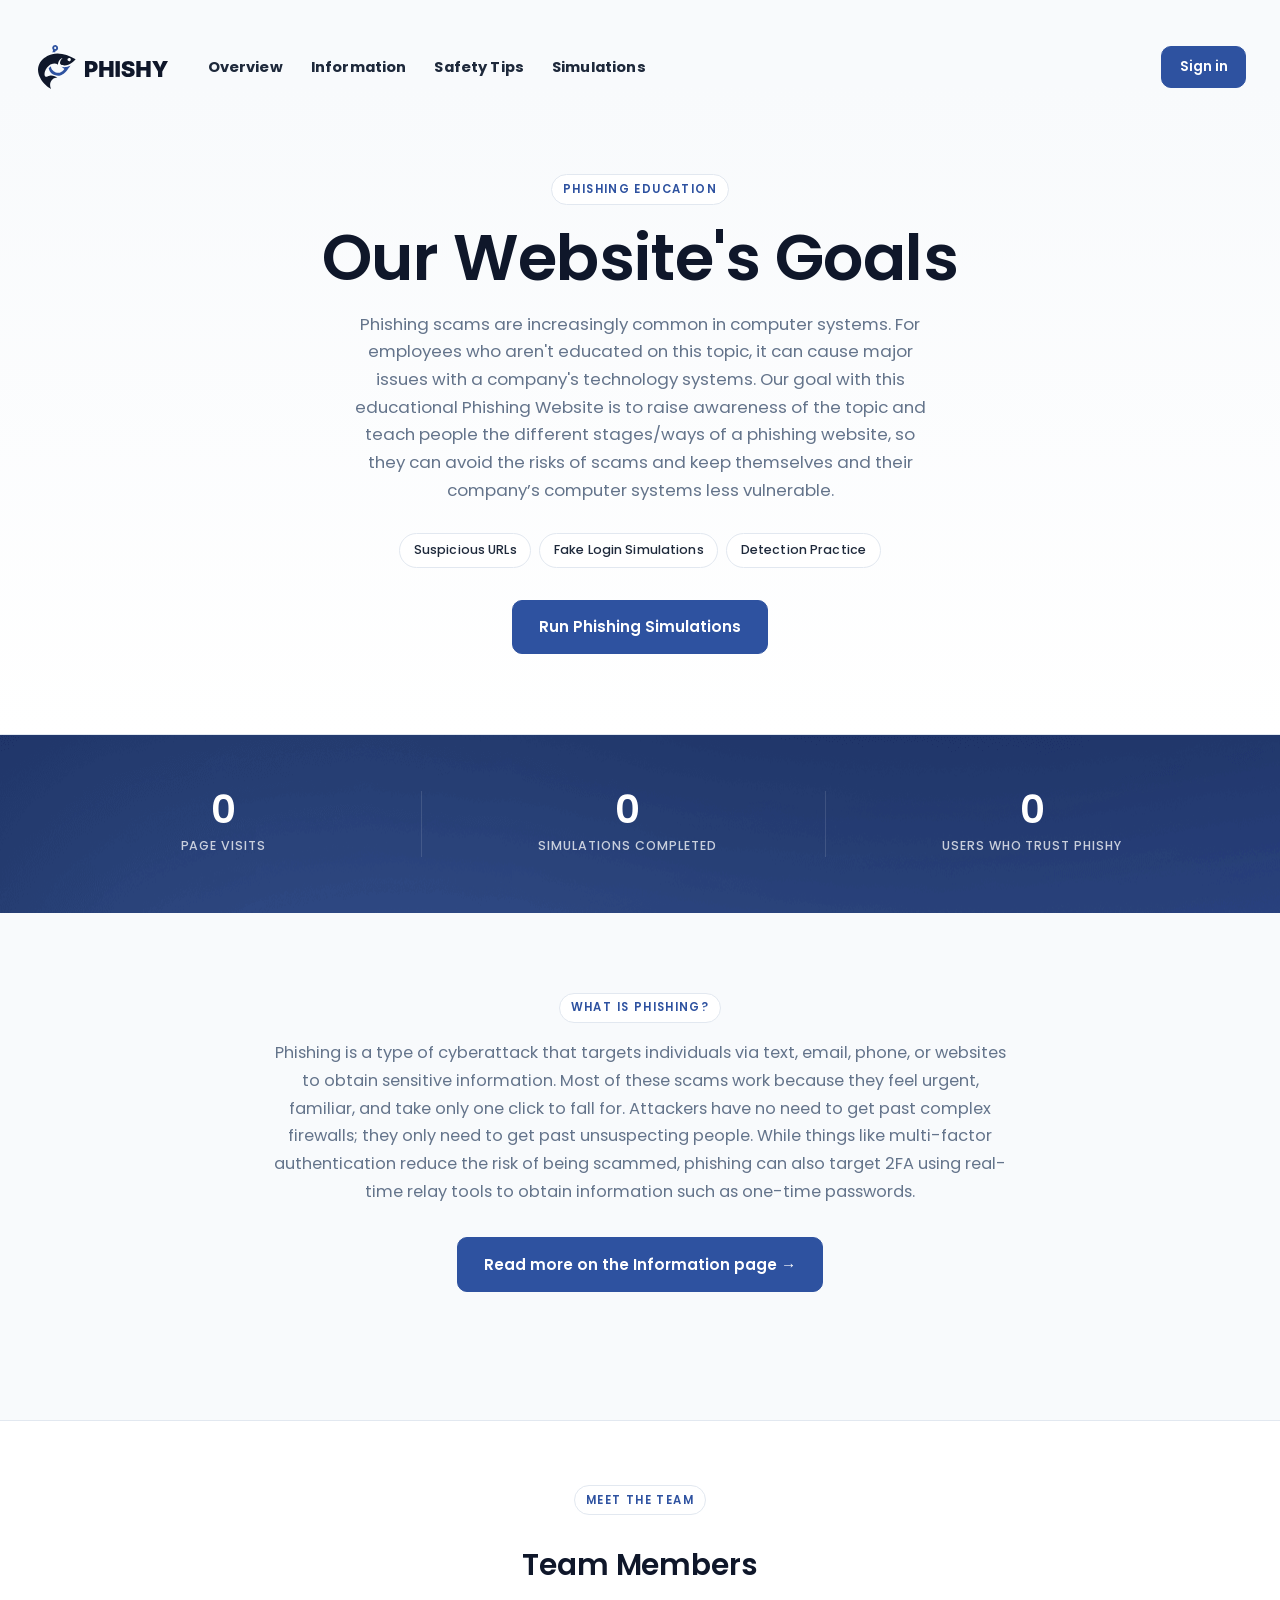
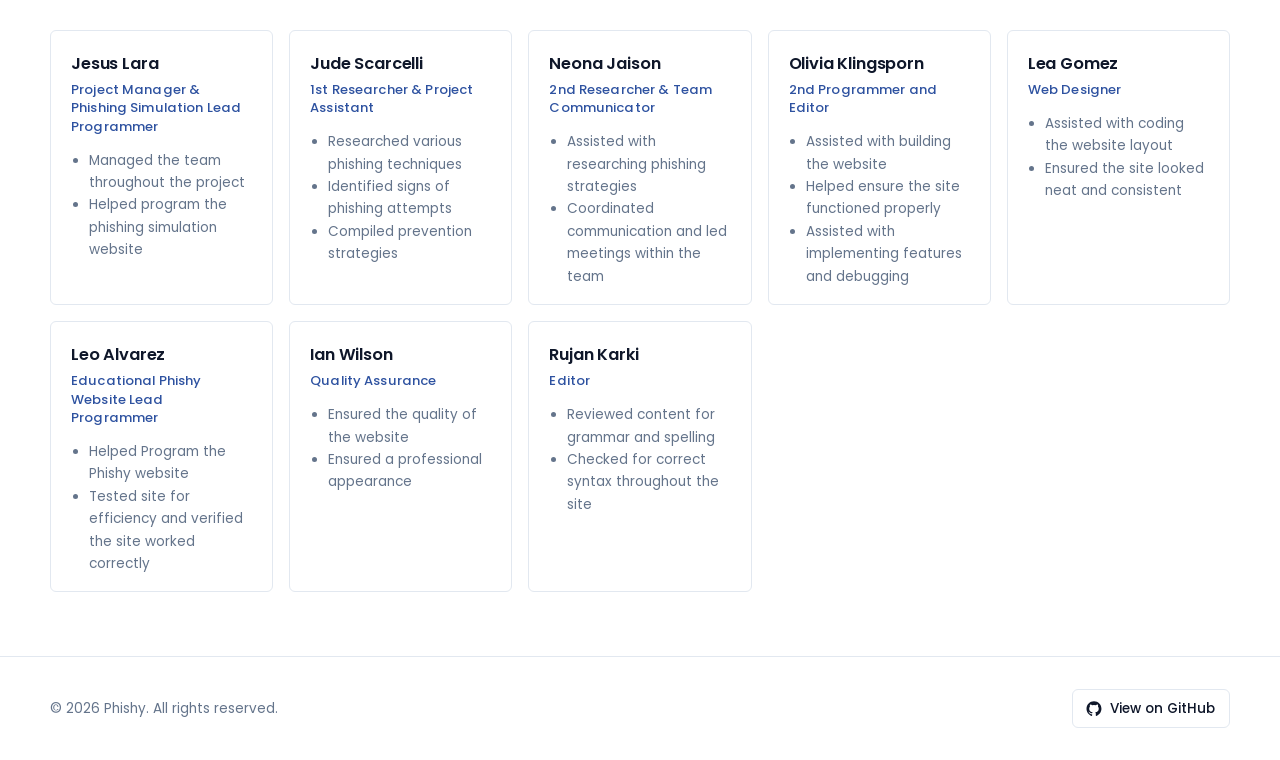
==== commit a4e6ac3a: "Update index.html" ====
--- a/index.html
+++ b/index.html
@@ -12,7 +12,9 @@
       href="https://fonts.googleapis.com/css2?family=Poppins:wght@400;500;600;700&display=swap"
       rel="stylesheet"
     />
-    <link rel="stylesheet" href="css/styles.css" />
+    <link rel="stylesheet" href="css/base.css" />
+    <link rel="stylesheet" href="css/components.css" />
+    <link rel="stylesheet" href="css/home.css" />
     <script src="js/config.js" defer></script>
     <script src="js/store.js" defer></script>
     <script src="js/script.js" defer></script>
@@ -188,7 +190,7 @@
 
       <div class="team-card">
         <h3>Olivia Klingsporn</h3>
-        <p class="team-card-role">2nd Programmer</p>
+        <p class="team-card-role">2nd Programmer and Editor</p>
         <ul>
           <li>Assisted with building the website</li>
           <li>Helped ensure the site functioned properly</li>
--- a/css/base.css
+++ b/css/base.css
@@ -0,0 +1,672 @@
+/* Base Loaded For Every Page */
+
+:root {
+  --bg: #f8fafc;
+  --surface: #f8fafc;
+  --surface-alt: #f1f5f9;
+  --panel: #ffffff;
+  --border: #e2e8f0;
+  --border-strong: #cbd5e1;
+  --text: #1e293b;
+  --muted: #64748b;
+  --heading: #0f172a;
+  --accent: #2e52a0;
+  --accent-hover: #1e3a8a;
+  --accent-soft: #eaeef7;
+  --danger: #b91c1c;
+  --success: #15803d;
+  --dark: #0f172a;
+  --radius-sm: 4px;
+  --radius: 6px;
+  --radius-lg: 10px;
+}
+
+* {
+  box-sizing: border-box;
+}
+
+
+
+.site-loader {
+  position: fixed;
+  inset: 0;
+  z-index: 100;
+  display: flex;
+  align-items: center;
+  justify-content: center;
+  background: #ffffff;
+  transition: opacity 350ms ease, visibility 350ms;
+}
+
+.site-loader.is-hidden {
+  opacity: 0;
+  visibility: hidden;
+  pointer-events: none;
+}
+
+.site-loader-inner {
+  display: flex;
+  flex-direction: column;
+  align-items: center;
+  gap: 1.1rem;
+}
+
+.site-loader-spinner {
+  width: 2.5rem;
+  height: 2.5rem;
+  border: 3px solid #eaeef7;
+  border-top-color: #2e52a0;
+  border-radius: 50%;
+  animation: site-loader-spin 750ms linear infinite;
+}
+
+.site-loader-brand {
+  color: #0f172a;
+  font-weight: 600;
+  font-size: 1rem;
+  letter-spacing: 0.05em;
+  text-transform: uppercase;
+}
+
+@keyframes site-loader-spin {
+  to { transform: rotate(360deg); }
+}
+
+body {
+  margin: 0;
+  font-family: "Poppins", "Segoe UI", Arial, Helvetica, sans-serif;
+  font-size: 15px;
+  line-height: 1.65;
+  color: var(--text);
+  background: var(--bg);
+  -webkit-font-smoothing: antialiased;
+}
+
+a {
+  color: var(--accent);
+}
+
+a:hover {
+  color: var(--accent-hover);
+}
+
+.container {
+  width: min(1180px, calc(100% - 2rem));
+  margin: 0 auto;
+}
+
+.top-bar-shell {
+  width: min(1320px, calc(100% - 2rem));
+  margin: 0 auto;
+}
+
+.top-bar {
+  position: sticky;
+  top: 2rem;
+  z-index: 20;
+  padding: 0 0 1rem;
+  background: transparent;
+  border-bottom: 0;
+}
+
+.top-bar-shell {
+  background: rgba(255, 255, 255, 0);
+  border: 0px solid transparent;
+  border-radius: 20px;
+  backdrop-filter: blur(0);
+  box-shadow: 0 18px 40px rgba(15, 23, 42, 0);
+  transition:
+    background 180ms ease,
+    border-color 180ms ease,
+    box-shadow 180ms ease,
+    backdrop-filter 180ms ease;
+}
+
+.top-bar.is-scrolled .top-bar-shell {
+  border-style: none;
+  background: rgba(255, 255, 255, 0.85);
+  backdrop-filter: blur(18px);
+  box-shadow:
+    0 1px 0 rgba(15, 23, 42, 0.02),
+    0 12px 32px -12px rgba(15, 23, 42, 0.18),
+    0 0 0 1px rgba(15, 23, 42, 0.08);
+}
+
+.top-bar-inner {
+  display: flex;
+  align-items: center;
+  justify-content: space-between;
+  gap: 1.5rem;
+  min-height: 4.4rem;
+  padding: 0 1.1rem 0 1.35rem;
+}
+
+.top-bar-left {
+  display: flex;
+  align-items: center;
+  gap: 2.5rem;
+}
+
+.top-bar-menu {
+  display: none;
+}
+
+.menu-toggle {
+  display: none;
+  flex-direction: column;
+  justify-content: center;
+  gap: 4px;
+  width: 40px;
+  height: 40px;
+  padding: 0;
+  border: 1px solid var(--border);
+  border-radius: var(--radius);
+  background: #ffffff;
+  cursor: pointer;
+  margin-left: auto;
+}
+
+.menu-toggle span {
+  display: block;
+  width: 18px;
+  height: 2px;
+  margin: 0 auto;
+  background: var(--heading);
+  border-radius: 2px;
+  transition: transform 200ms ease, opacity 200ms ease;
+}
+
+.menu-toggle[aria-expanded="true"] span:nth-child(1) {
+  transform: translateY(6px) rotate(45deg);
+}
+
+.menu-toggle[aria-expanded="true"] span:nth-child(2) {
+  opacity: 0;
+}
+
+.menu-toggle[aria-expanded="true"] span:nth-child(3) {
+  transform: translateY(-6px) rotate(-45deg);
+}
+
+.brand {
+  display: inline-flex;
+  align-items: center;
+  flex-shrink: 0;
+}
+
+.brand img,
+.topbar-logo {
+  display: block;
+  width: clamp(90px, 14vw, 130px);
+  height: auto;
+}
+
+.topbar-logo .logo-primary {
+  fill: #0f172a;
+}
+
+.topbar-logo .logo-accent {
+  fill: var(--accent);
+}
+
+.top-nav {
+  display: flex;
+  align-items: center;
+  gap: 1.75rem;
+  margin: 0;
+  color: var(--text);
+  font-size: 0.92rem;
+  font-weight: 700;
+  letter-spacing: 0.01em;
+}
+
+.top-nav a {
+  position: relative;
+  padding: 0.25rem 0;
+  color: var(--text);
+  text-decoration: none;
+  transition: color 150ms ease;
+}
+
+.top-nav a:hover {
+  color: var(--accent);
+}
+
+.top-nav a::after {
+  content: "";
+  position: absolute;
+  left: 0;
+  right: 0;
+  bottom: -0.4rem;
+  height: 2px;
+  background: var(--accent);
+  transform: scaleX(0);
+  transform-origin: left;
+  transition: transform 180ms ease;
+}
+
+.top-nav a:hover::after {
+  transform: scaleX(1);
+}
+
+.login-button {
+  display: inline-flex;
+  align-items: center;
+  justify-content: center;
+  padding: 0.55rem 1.1rem;
+  border-radius: 10px;
+  border: 1px solid var(--accent);
+  background: var(--accent);
+  color: #ffffff;
+  font-size: 0.85rem;
+  font-weight: 600;
+  text-decoration: none;
+  white-space: nowrap;
+  transition: background 150ms ease, border-color 150ms ease;
+}
+
+.login-button:hover {
+  background: var(--accent-hover);
+  border-color: var(--accent-hover);
+  color: #ffffff;
+}
+
+.topbar-auth-group {
+  display: inline-flex;
+  align-items: center;
+  gap: 0.4rem;
+}
+
+.topbar-signout {
+  display: inline-flex;
+  align-items: center;
+  padding: 0.4rem 0.5rem;
+  border: 0;
+  background: transparent;
+  color: var(--muted);
+  font-family: inherit;
+  font-size: 0.85rem;
+  font-weight: 500;
+  cursor: pointer;
+  text-decoration: none;
+  white-space: nowrap;
+  transition: color 150ms ease;
+}
+
+.topbar-signout:hover {
+  color: var(--heading);
+  text-decoration: underline;
+}
+
+.top-bar-menu-signout {
+  display: block;
+  width: 100%;
+  margin-top: 0.25rem;
+  padding: 0.6rem 0.75rem;
+  border: 0;
+  border-top: 1px solid var(--border);
+  background: transparent;
+  color: var(--muted);
+  font-family: inherit;
+  font-size: 0.92rem;
+  font-weight: 500;
+  text-align: left;
+  cursor: pointer;
+}
+
+.top-bar-menu-signout:hover {
+  background: var(--surface);
+  color: var(--heading);
+}
+
+@media (max-width: 700px) {
+  .topbar-signout {
+    display: none;
+  }
+}
+
+.eyebrow {
+  display: inline-block;
+  margin: 0 0 1rem;
+  padding: 0.3rem 0.7rem;
+  border: 1px solid var(--border);
+  border-radius: 999px;
+  background: #ffffff;
+  font-size: 0.72rem;
+  font-weight: 600;
+  letter-spacing: 0.12em;
+  text-transform: uppercase;
+  color: var(--accent);
+}
+
+h1, h2, h3 {
+  margin-top: 0;
+  color: var(--heading);
+  letter-spacing: -0.01em;
+}
+
+h1 {
+  margin-bottom: 1rem;
+  line-height: 1.15;
+  font-size: 4rem;
+  font-weight: 600;
+}
+
+h2 {
+  font-size: clamp(1.4rem, 2.6vw, 1.85rem);
+  font-weight: 600;
+  letter-spacing: -0.005em;
+}
+
+p {
+  margin: 0;
+  color: var(--text);
+}
+
+.site-footer {
+  padding: 2rem 0;
+  border-top: 1px solid var(--border);
+  background: #ffffff;
+}
+
+.site-footer-inner {
+  display: flex;
+  align-items: center;
+  justify-content: space-between;
+  gap: 1rem;
+}
+
+.site-footer-copy {
+  margin: 0;
+  font-size: 0.85rem;
+  color: var(--muted);
+}
+
+.site-footer-link {
+  display: inline-flex;
+  align-items: center;
+  gap: 0.5rem;
+  padding: 0.45rem 0.85rem;
+  border-radius: var(--radius);
+  border: 1px solid var(--border);
+  background: #ffffff;
+  color: var(--heading);
+  font-size: 0.85rem;
+  font-weight: 500;
+  text-decoration: none;
+  transition: border-color 150ms ease, background 150ms ease;
+}
+
+.site-footer-link:hover {
+  border-color: var(--border-strong);
+  background: var(--surface);
+  color: var(--heading);
+}
+
+.site-footer-icon {
+  width: 16px;
+  height: 16px;
+}
+
+@keyframes shimmer {
+  0%, 100% { background-position: 0% 50%; }
+  50% { background-position: 100% 50%; }
+}
+
+.page-hero {
+  display: grid;
+  grid-template-columns: minmax(0, 1.4fr) minmax(0, 1fr);
+  gap: 2rem;
+  align-items: stretch;
+  margin-bottom: 3rem;
+}
+
+.page-hero-text h1 {
+  margin: 0.6rem 0 1rem;
+  font-size: clamp(1.9rem, 3.6vw, 2.6rem);
+}
+
+.page-hero-lede {
+  color: var(--muted);
+  font-size: 1.02rem;
+  line-height: 1.7;
+  max-width: 36rem;
+}
+
+.page-hero-card {
+  display: flex;
+  flex-direction: column;
+  gap: 1rem;
+  padding: 1.6rem 1.6rem;
+  background: #ffffff;
+  border: 1px solid var(--border);
+  border-radius: var(--radius);
+  box-shadow: 0 1px 2px rgba(15, 23, 42, 0.03);
+}
+
+.page-hero-card-eyebrow {
+  margin: 0 0 0.25rem;
+  color: var(--muted);
+  font-size: 0.7rem;
+  font-weight: 700;
+  letter-spacing: 0.1em;
+  text-transform: uppercase;
+}
+
+.page-hero-card h3 {
+  margin: 0;
+  font-size: 1.1rem;
+  font-weight: 600;
+  color: var(--heading);
+}
+
+.page-hero-card-body {
+  margin: 0;
+  color: var(--muted);
+  font-size: 0.92rem;
+  line-height: 1.6;
+}
+
+.page-hero-card-foot {
+  margin: 0;
+  font-size: 0.82rem;
+  color: var(--muted);
+}
+
+.page-hero-card-foot a {
+  color: var(--accent);
+  font-weight: 600;
+  text-decoration: none;
+}
+
+.page-hero-card-foot a:hover {
+  text-decoration: underline;
+}
+
+.page-hero-card-head {
+  display: flex;
+  align-items: center;
+  gap: 0.85rem;
+  padding-bottom: 1rem;
+  border-bottom: 1px solid var(--border);
+}
+
+.page-hero-card-progress {
+  display: flex;
+  flex-direction: column;
+  gap: 0.4rem;
+}
+
+.page-hero-card-progress p {
+  margin: 0;
+  font-size: 0.85rem;
+  color: var(--muted);
+}
+
+.page-hero-card-bar {
+  height: 6px;
+  background: var(--surface-alt);
+  border-radius: 999px;
+  overflow: hidden;
+}
+
+.page-hero-card-fill {
+  height: 100%;
+  background: var(--accent);
+  transition: width 250ms ease;
+}
+
+.page-hero-card-actions {
+  display: flex;
+  gap: 0.5rem;
+  flex-wrap: wrap;
+  margin-top: auto;
+}
+
+@media (max-width: 700px) {
+  body { font-size: 14px; }
+
+  .container { width: calc(100% - 1.5rem); }
+
+  .top-bar {
+    top: 1.25rem;
+    padding: 0;
+  }
+
+  .top-bar-shell {
+    width: calc(100% - 1.5rem);
+    position: relative;
+  }
+
+  .top-bar-inner {
+    gap: 0.5rem;
+    min-height: 3.6rem;
+    padding: 0.4rem 0.5rem 0.4rem 0.9rem;
+  }
+
+  .top-bar-left { gap: 1rem; }
+
+  .top-nav,
+  .top-bar-inner > .login-button {
+    display: none;
+  }
+
+  .menu-toggle { display: flex; }
+
+  .top-bar-menu {
+    position: absolute;
+    top: 100%;
+    right: 1rem;
+    left: auto;
+    min-width: 14rem;
+    display: flex;
+    flex-direction: column;
+    align-items: stretch;
+    gap: 0.15rem;
+    padding: 0.5rem;
+    border-radius: var(--radius);
+    background: #ffffff;
+    border: 1px solid var(--border);
+    box-shadow: 0 12px 32px -12px rgba(15, 23, 42, 0.18);
+    max-height: 0;
+    overflow: hidden;
+    opacity: 0;
+    pointer-events: none;
+    transform: translateY(-4px);
+    transition: max-height 220ms ease, opacity 180ms ease, transform 200ms ease;
+  }
+
+  .top-bar-menu.is-open {
+    max-height: 360px;
+    opacity: 1;
+    pointer-events: auto;
+    transform: translateY(0);
+  }
+
+  .top-bar-menu a {
+    display: block;
+    padding: 0.55rem 0.7rem;
+    border-radius: var(--radius-sm);
+    color: var(--text);
+    font-size: 0.92rem;
+    font-weight: 500;
+    text-decoration: none;
+    text-align: left;
+  }
+
+  .top-bar-menu a:hover {
+    background: var(--surface);
+    color: var(--accent);
+  }
+
+  .top-bar-menu-login {
+    margin-top: 0.25rem;
+    border-top: 1px solid var(--border);
+    padding-top: 0.65rem !important;
+    color: var(--accent) !important;
+  }
+
+  .hero-layout {
+    min-height: 18rem;
+    padding: 2.75rem 0;
+  }
+
+  .hero-proof { gap: 0.4rem; }
+
+  .info-band-section { padding: 2.5rem 0; }
+
+  .info-band-layout {
+    grid-template-columns: 1fr;
+    gap: 1.25rem;
+  }
+
+  .info-band-item {
+    padding: 0 0 1.25rem;
+    border-right: 0;
+    border-bottom: 1px solid rgba(255, 255, 255, 0.12);
+  }
+
+  .info-band-item:last-child {
+    padding-bottom: 0;
+    border-bottom: 0;
+  }
+
+  .phishing-info-section { padding: 3rem 0; }
+
+  .phishing-info-grid {
+    grid-template-columns: 1fr;
+    margin-bottom: 2rem;
+  }
+
+  .phishing-info-card { padding: 1.25rem 1.1rem; }
+
+  .phishing-signs { padding: 1.5rem 1.25rem; }
+
+  .demo-section { padding: 2.5rem 0 3.5rem; }
+
+  .demo-actions { flex-direction: column; }
+
+  .demo-button { width: 100%; }
+
+  .history-section { padding: 3rem 0 4rem; }
+
+  .history-block,
+  .history-callout { padding: 1.4rem 1.25rem; }
+
+  .auth-section { padding: 2.5rem 0; }
+  .auth-card { padding: 1.75rem 1.4rem; }
+
+  .site-footer-inner {
+    flex-direction: column;
+    gap: 0.75rem;
+    text-align: center;
+  }
+
+  .sim-sms {
+    max-width: min(100%, 24rem);
+  }
+
+  .sim-phone-shell {
+    min-height: 39rem;
+  }
+}
--- a/css/components.css
+++ b/css/components.css
@@ -0,0 +1,1657 @@
+/* Components */
+
+.demo-section {
+  padding: 4rem 0 5rem;
+  background: var(--surface);
+  min-height: calc(100vh - 4rem);
+}
+
+.demo-layout {
+  display: flex;
+  flex-direction: column;
+  gap: 1.5rem;
+}
+
+.demo-header {
+  max-width: 44rem;
+  margin: 0 auto 1rem;
+  text-align: center;
+}
+
+.demo-header h1 {
+  font-size: clamp(1.8rem, 3.6vw, 2.4rem);
+  margin: 0.6rem 0 0.85rem;
+}
+
+.demo-lede {
+  font-size: 1rem;
+  color: var(--muted);
+  line-height: 1.7;
+}
+
+.demo-progress {
+  display: flex;
+  align-items: center;
+  gap: 1rem;
+  max-width: 50rem;
+  width: 100%;
+  margin: 0 auto;
+  padding: 0.6rem 0.9rem;
+  background: #ffffff;
+  border: 1px solid var(--border);
+  border-radius: var(--radius);
+  font-size: 0.82rem;
+  font-weight: 600;
+  color: var(--muted);
+}
+
+.demo-progress-bar {
+  flex: 1;
+  height: 4px;
+  border-radius: 999px;
+  background: var(--surface-alt);
+  overflow: hidden;
+}
+
+.demo-progress-fill {
+  height: 100%;
+  width: 0%;
+  background: var(--accent);
+  transition: width 250ms ease;
+}
+
+.demo-actions {
+  display: flex;
+  gap: 0.75rem;
+  justify-content: center;
+  max-width: 50rem;
+  width: 100%;
+  margin: 0 auto;
+}
+
+.demo-actions.is-single {
+  justify-content: center;
+}
+
+.demo-actions.is-single .demo-button {
+  flex: 0 1 14rem;
+}
+
+.demo-button {
+  padding: 0.7rem 1.5rem;
+  border-radius: var(--radius);
+  border: 1px solid transparent;
+  font-family: inherit;
+  font-size: 0.92rem;
+  font-weight: 600;
+  cursor: pointer;
+  transition: background 150ms ease, border-color 150ms ease, transform 100ms ease;
+}
+
+.demo-button:hover {
+  transform: translateY(-1px);
+}
+
+.demo-button-danger {
+  background: #ffffff;
+  color: var(--danger);
+  border-color: #fecaca;
+}
+
+.demo-button-danger:hover {
+  background: var(--danger);
+  border-color: var(--danger);
+  color: #ffffff;
+}
+
+.demo-button-safe {
+  background: #ffffff;
+  color: var(--success);
+  border-color: #bbf7d0;
+}
+
+.demo-button-safe:hover {
+  background: var(--success);
+  border-color: var(--success);
+  color: #ffffff;
+}
+
+.demo-button-next {
+  background: var(--accent);
+  border-color: var(--accent);
+  color: #ffffff;
+  margin-top: 0.5rem;
+}
+
+.demo-button-next:hover {
+  background: var(--accent-hover);
+  border-color: var(--accent-hover);
+}
+
+.demo-button[disabled] {
+  opacity: 0.5;
+  cursor: not-allowed;
+  transform: none;
+}
+
+.demo-feedback,
+.demo-complete {
+  max-width: 50rem;
+  width: 100%;
+  margin: 0 auto;
+  padding: 1.5rem 1.75rem;
+  border-radius: var(--radius);
+  background: #ffffff;
+  border: 1px solid var(--border);
+  text-align: left;
+}
+
+.demo-feedback h3 {
+  margin: 0 0 0.5rem;
+  color: var(--heading);
+  font-size: 1.05rem;
+  font-weight: 600;
+}
+
+.demo-feedback p {
+  color: var(--muted);
+  font-size: 0.93rem;
+  line-height: 1.65;
+  margin-bottom: 1rem;
+}
+
+.demo-complete {
+  text-align: center;
+}
+
+.demo-complete h2 {
+  margin: 0 0 0.5rem;
+}
+
+.demo-complete p {
+  color: var(--muted);
+  margin-bottom: 0.5rem;
+}
+
+.sim-stage {
+  max-width: 90rem;
+  width: 100%;
+  margin: 0 auto;
+}
+
+.sim-message {
+  border-radius: var(--radius);
+  background: #ffffff;
+  border: 1px solid var(--border);
+  overflow: hidden;
+  box-shadow: 0 1px 2px rgba(15, 23, 42, 0.03);
+}
+
+.sim-sms {
+  max-width: 21rem;
+  min-height: 43rem;
+  margin: 0 auto;
+  border-radius: 2rem;
+  border: 10px solid #111827;
+  background: #000000;
+  box-shadow: 0 24px 60px -28px rgba(15, 23, 42, 0.55);
+}
+
+.sim-phone-shell {
+  width: 100%;
+  max-width: 350px;
+  min-height: 43rem;
+  margin: 0 auto;
+
+  display: flex;
+  flex-direction: column;
+  align-items: center;
+
+  background-image: url("../assets/iphonelow.png");
+  background-repeat: no-repeat;
+  background-position: center center;
+  background-size: contain;
+
+  font-family: -apple-system, BlinkMacSystemFont, "Segoe UI", sans-serif;
+}
+
+.sim-phone-icons {
+  display: flex;
+  align-items: center;
+  gap: 0.35rem;
+}
+
+.sim-phone-signal,
+.sim-phone-wifi,
+.sim-phone-battery {
+  display: inline-flex;
+  align-items: center;
+  justify-content: center;
+  color: #111827;
+}
+
+.sim-phone-signal::before {
+  content: "|||";
+  letter-spacing: -0.08em;
+  font-size: 0.8rem;
+}
+
+.sim-phone-wifi::before {
+  content: "))";
+  font-size: 0.72rem;
+  letter-spacing: -0.12em;
+}
+
+.sim-phone-battery {
+  width: 1.5rem;
+  height: 0.8rem;
+  border: 1.8px solid #111827;
+  border-radius: 0.25rem;
+  position: relative;
+}
+
+.sim-phone-battery::before {
+  content: "";
+  width: 72%;
+  height: 56%;
+  border-radius: 0.12rem;
+  background: #22c55e;
+}
+
+.sim-phone-battery::after {
+  content: "";
+  position: absolute;
+  right: -0.2rem;
+  width: 0.12rem;
+  height: 0.34rem;
+  border-radius: 999px;
+  background: #111827;
+}
+
+.sim-imessage-header {
+  display: flex;
+  justify-content: center;
+  align-items: center;
+  gap: 0.55rem;
+  padding: 0.55rem 0.9rem 0.7rem;
+  text-align: center;
+  margin-top: 4.5rem;
+}
+
+.sim-imessage-contact {
+  display: flex;
+  align-items: center;
+  justify-content: center;
+  gap: 0.65rem;
+  min-width: 0;
+}
+
+.sim-imessage-contact strong,
+.sim-imessage-contact span {
+  display: block;
+}
+
+.sim-imessage-contact strong {
+  color: #111827;
+  font-size: 0.6rem;
+  white-space: nowrap;
+  overflow: hidden;
+  text-overflow: ellipsis;
+}
+
+.sim-imessage-contact div span {
+  color: #6b7280;
+  font-size: 0.72rem;
+  margin-top: 0.1rem;
+}
+
+.sim-imessage-thread {
+  flex: 1;
+  display: flex;
+  flex-direction: column;
+  justify-content: flex-end;
+  align-items: center;
+  gap: 0.9rem;
+  padding: 1.25rem 0.9rem 1.1rem;
+  position: relative;
+}
+
+.sim-sms-bubble {
+  display: inline-block;
+  max-width: 90%;
+  padding-top: 0.5rem;
+  padding-left: 0.8rem;
+  padding-bottom: 0.5rem;
+  border-radius: 1rem 1rem 1rem 0.4rem;
+  background: #e5e7eb;
+  color: #000000;
+  font-size: 0.9rem;
+  font-weight: 400;
+  line-height: 1.55;
+  margin-bottom: 1.3rem;
+  white-space: pre-wrap;
+}
+
+.sim-imessage-alert {
+  max-width: 100%;
+  display: flex;
+  flex-direction: column;
+  align-items: center;
+  margin: 0 auto;
+  margin-bottom: 4rem;
+  gap: 0.45rem;
+}
+
+.sim-imessage-alert p {
+  margin: 0;
+  color: #6b7280;
+  font-size: 0.74rem;
+  text-align: center;
+  line-height: 1.45;
+}
+
+.sim-sms-report-btn {
+  padding: 0.2rem 0.5rem;
+  border:  rgba(255, 255, 255, 0);
+  border-radius: 999px;
+  background: #e5e7eb;
+  color: #0a84ff;
+  font-family: inherit;
+  font-size: 0.7rem;
+  font-weight: 600;
+  cursor: pointer;
+}
+
+.sim-sms-report-btn:hover {
+  background: #0a84ff;
+  border-color: #0a84ff;
+  color: #ffffff;
+}
+
+.sim-imessage-compose {
+  display: grid;
+  grid-template-columns: auto 1fr auto;
+  align-items: center;
+  gap: 0.55rem;
+  padding: 0.75rem 0.9rem 0.9rem;
+}
+
+.sim-imessage-compose-icon {
+  width: 1.8rem;
+  height: 1.8rem;
+  border-radius: 999px;
+  display: inline-flex;
+  align-items: center;
+  justify-content: center;
+  color: #0a84ff;
+  border: 1px solid rgba(10, 132, 255, 0.35);
+  background: rgba(255, 255, 255, 0.75);
+  font-size: 0.95rem;
+}
+
+.sim-imessage-compose-field {
+  min-height: 2.1rem;
+  display: inline-flex;
+  align-items: center;
+  padding: 0 0.9rem;
+  border-radius: 999px;
+  border: 1px solid rgba(148, 163, 184, 0.35);
+  background: rgba(255, 255, 255, 0.92);
+  color: #9ca3af;
+  font-size: 0.9rem;
+}
+
+.sim-email {
+  border-radius: 1.35rem;
+  background: #f6f8fc;
+  border-color: #d6ddea;
+  box-shadow: 0 24px 60px -36px rgba(15, 23, 42, 0.45);
+}
+
+.sim-email-avatar {
+  width: 2.35rem;
+  height: 2.35rem;
+  border-radius: 999px;
+  display: inline-flex;
+  align-items: center;
+  justify-content: center;
+  font-weight: 700;
+}
+
+.sim-email-card {
+  margin-top: 1rem;
+  padding: 1.25rem 1.35rem 1.45rem;
+  border-radius: 1rem;
+  background: #ffffff;
+  border: 1px solid #e5e7eb;
+  position: relative;
+}
+
+.sim-gmail-page {
+  width: 100%;
+  max-width: 1817px;
+  margin: 1rem auto;
+  padding: 0;
+  border: 0;
+  border-radius: 0.75rem;
+  background-color: #ffffff;
+  background-image: url("../assets/gmail.png");
+  background-repeat: no-repeat;
+  background-position: top center;
+  background-size: 100% auto;
+  aspect-ratio: 1817 / 879;
+  overflow: hidden;
+}
+
+.sim-gmail-page .sim-email-title {
+  position: absolute;
+  top: 15%;
+  left: 15%;
+  right: 6%;
+  margin: 0;
+  font-size: 1.2rem;
+  font-weight: 500;
+  color: #202124;
+}
+
+.sim-gmail-page .sim-email-menu {
+  position: absolute;
+  top: 16%;
+  right: 4%;
+  z-index: 10;
+}
+
+.sim-gmail-page .sim-email-menu-toggle {
+  background: rgba(255, 255, 255, 0.7);
+}
+
+.sim-gmail-page .sim-email-menu-panel {
+  z-index: 11;
+}
+
+.sim-gmail-page .sim-email-header {
+  position: absolute;
+  top: 24%;
+  left: 15%;
+  right: 6%;
+  margin: 0;
+}
+
+.sim-gmail-page .sim-email-avatar {
+  width: 2rem;
+  height: 2rem;
+  font-size: 0.9rem;
+}
+
+.sim-gmail-page .sim-email-sender-line {
+  font-size: 1.05rem;
+}
+
+.sim-gmail-page .sim-email-recipient-line {
+  font-size: 0.7rem;
+}
+
+.sim-gmail-page .sim-email-body {
+  position: absolute;
+  top: 33%;
+  left: 19.3%;
+  right: 6%;
+  bottom: 6%;
+  overflow: auto;
+  color: #0e0e0e;
+  font-size: 0.9rem;
+  font-weight: 500;
+  line-height: 1.65;
+}
+
+.sim-email-title {
+  margin: 0;
+  color: #202124;
+  font-size: 1.35rem;
+  font-weight: 500;
+}
+
+.sim-email-menu {
+  position: relative;
+  flex-shrink: 0;
+}
+
+.sim-email-menu-toggle {
+  width: 2rem;
+  height: 2rem;
+  border: 0;
+  border-radius: 999px;
+  background: transparent;
+  color: #5f6368;
+  font-size: 1.4rem;
+  line-height: 1;
+  cursor: pointer;
+}
+
+.sim-email-menu-toggle:hover {
+  background: #eef2f7;
+  color: #111827;
+}
+
+.sim-email-menu-panel {
+  position: absolute;
+  top: calc(100% + 0.35rem);
+  right: 0;
+  min-width: 10rem;
+  padding: 0.35rem;
+  border: 1px solid #e5e7eb;
+  border-radius: 0.75rem;
+  background: #ffffff;
+  box-shadow: 0 16px 32px -18px rgba(15, 23, 42, 0.3);
+  opacity: 0;
+  pointer-events: none;
+  transform: translateY(-4px);
+  transition: opacity 140ms ease, transform 140ms ease;
+}
+
+.sim-email-menu.is-open .sim-email-menu-panel {
+  opacity: 1;
+  pointer-events: auto;
+  transform: translateY(0);
+}
+
+.sim-email-menu-action {
+  width: 100%;
+  padding: 0.55rem 0.75rem;
+  border: 0;
+  border-radius: 0.55rem;
+  background: transparent;
+  color: #b3261e;
+  font-family: inherit;
+  font-size: 0.84rem;
+  font-weight: 600;
+  text-align: left;
+  cursor: pointer;
+}
+
+.sim-email-menu-action:hover {
+  background: #fef2f2;
+}
+
+.sim-email-header {
+  display: flex;
+  align-items: center;
+  gap: 0.85rem;
+  margin-bottom: 1rem;
+}
+
+.sim-email-avatar {
+  flex-shrink: 0;
+  background: #fce8b2;
+  color: #92400e;
+}
+
+.sim-email-meta {
+  min-width: 0;
+}
+
+.sim-email-sender-line,
+.sim-email-recipient-line {
+  display: flex;
+  align-items: center;
+  gap: 0.45rem;
+  min-width: 0;
+}
+
+.sim-email-sender-line {
+  color: #475569;
+  font-size: 0.9rem;
+  line-height: 1.5;
+  flex-wrap: wrap;
+}
+
+.sim-email-sender-line strong {
+  color: #111827;
+  font-size: 0.8rem;
+}
+
+.sim-email-sender-line span {
+  word-break: break-word;
+  font-size: 0.8rem;
+}
+
+.sim-email-recipient-line {
+  color: #6b7280;
+  font-size: 0.7rem;
+}
+
+.sim-email-body {
+  color: #1f2937;
+  font-size: 0.95rem;
+  line-height: 1.75;
+  white-space: pre-wrap;
+}
+
+.sim-url {
+  padding: 1.25rem 1.4rem 1.5rem;
+  display: flex;
+  flex-direction: column;
+  gap: 0.85rem;
+  position: relative;
+}
+
+.sim-url-context {
+  color: var(--muted);
+  font-size: 0.88rem;
+  font-style: italic;
+}
+
+.sim-url-bar {
+  font-family: "SFMono-Regular", Consolas, Menlo, monospace;
+  padding: 0.85rem 1rem;
+  background: var(--surface-alt);
+  border: 1px solid var(--border);
+  border-radius: var(--radius);
+  word-break: break-all;
+  font-size: 0.95rem;
+  color: var(--heading);
+}
+
+.sim-highlight-target {
+  position: relative;
+  z-index: 1;
+  transition: box-shadow 160ms ease, background 160ms ease, transform 160ms ease;
+}
+
+.sim-highlight-target.is-phishing {
+  box-shadow: 0 0 0 3px rgba(185, 28, 28, 0.25);
+}
+
+.sim-highlight-target.is-safe {
+  box-shadow: 0 0 0 3px rgba(21, 128, 61, 0.22);
+}
+
+.sim-inline-feedback {
+  position: absolute;
+  z-index: 20;
+  width: min(24rem, calc(100% - 1.5rem));
+  padding: 1rem 1rem 0.95rem;
+  border-radius: 1rem;
+  border: 1px solid var(--border);
+  background: rgba(255, 255, 255, 0.96);
+  backdrop-filter: blur(10px);
+  box-shadow: 0 20px 40px -24px rgba(15, 23, 42, 0.45);
+}
+
+.sim-inline-feedback.is-phishing {
+  border-color: #fecaca;
+}
+
+.sim-inline-feedback.is-safe {
+  border-color: #bbf7d0;
+}
+
+.sim-inline-feedback-badge {
+  display: inline-flex;
+  align-items: center;
+  min-height: 1.55rem;
+  padding: 0 0.55rem;
+  border-radius: 999px;
+  font-size: 0.72rem;
+  font-weight: 700;
+  letter-spacing: 0.05em;
+  text-transform: uppercase;
+}
+
+.sim-inline-feedback.is-phishing .sim-inline-feedback-badge {
+  background: #fef2f2;
+  color: #b91c1c;
+}
+
+.sim-inline-feedback.is-safe .sim-inline-feedback-badge {
+  background: #f0fdf4;
+  color: #15803d;
+}
+
+.sim-inline-feedback h4 {
+  margin: 0.65rem 0 0.45rem;
+  color: var(--heading);
+  font-size: 0.98rem;
+  font-weight: 600;
+  line-height: 1.4;
+}
+
+.sim-inline-feedback p {
+  margin: 0;
+  color: var(--muted);
+  font-size: 0.87rem;
+  line-height: 1.6;
+}
+
+.sim-inline-feedback-next {
+  margin-top: 0.85rem;
+}
+
+.has-inline-feedback-sms .sim-inline-feedback {
+  left: 50%;
+  right: auto;
+  bottom: auto;
+  top: 38%;
+  transform: translate(-50%, -50%);
+  width: min(15rem, calc(100% - 1.25rem));
+  padding: 0.7rem 0.8rem 0.75rem;
+  border-radius: 0.85rem;
+  box-shadow: 0 12px 28px -10px rgba(15, 23, 42, 0.45);
+}
+
+.has-inline-feedback-sms .sim-inline-feedback::after {
+  content: "";
+  position: absolute;
+  left: 50%;
+  bottom: -7px;
+  transform: translateX(-50%) rotate(45deg);
+  width: 12px;
+  height: 12px;
+  background: inherit;
+  border-right: 1px solid var(--border);
+  border-bottom: 1px solid var(--border);
+}
+
+.has-inline-feedback-sms .sim-inline-feedback.is-phishing::after {
+  border-right-color: #fecaca;
+  border-bottom-color: #fecaca;
+}
+
+.has-inline-feedback-sms .sim-inline-feedback.is-safe::after {
+  border-right-color: #bbf7d0;
+  border-bottom-color: #bbf7d0;
+}
+
+.has-inline-feedback-sms .sim-inline-feedback h4 {
+  margin: 0.4rem 0 0.3rem;
+  font-size: 0.82rem;
+}
+
+.has-inline-feedback-sms .sim-inline-feedback p {
+  font-size: 0.74rem;
+  line-height: 1.45;
+}
+
+.has-inline-feedback-sms .sim-inline-feedback-badge {
+  font-size: 0.62rem;
+  min-height: 1.25rem;
+  padding: 0 0.45rem;
+}
+
+.has-inline-feedback-sms .sim-inline-feedback-next {
+  margin-top: 0.55rem;
+  padding: 0.4rem 0.8rem;
+  font-size: 0.78rem;
+}
+
+.has-inline-feedback-email .sim-inline-feedback {
+  top: 1rem;
+  right: 1rem;
+}
+
+.has-inline-feedback-url .sim-inline-feedback {
+  left: 1rem;
+  right: 1rem;
+  bottom: 1rem;
+  width: auto;
+}
+
+.course-quiz-host {
+  margin-top: 1.5rem;
+}
+
+.course-quiz-host .quiz-shell {
+  display: flex;
+  flex-direction: column;
+  gap: 1rem;
+}
+
+.sim-coach {
+  position: fixed;
+  z-index: 1000;
+  padding: 0.6rem 0.8rem 0.7rem;
+  border-radius: 0.7rem;
+  background: #ffffff;
+  color: #181818;
+  font-size: 0.78rem;
+  line-height: 1.4;
+  width: max-content;
+  max-width: 16rem;
+  box-shadow: 0 14px 28px -14px rgba(15, 23, 42, 0.55);
+  transform: translateX(-50%);
+  pointer-events: none;
+
+  border: 1px solid var(--border);
+  border-color: #b4b4b4;
+}
+
+.has-inline-feedback-sms .sim-inline-feedback::after {
+  content: "";
+  position: absolute;
+  left: 50%;
+  bottom: -7px;
+  transform: translateX(-50%) rotate(45deg);
+  width: 12px;
+  height: 12px;
+  background: inherit;
+  border-right: 1px solid var(--border);
+  border-bottom: 1px solid var(--border);
+}
+
+.sim-coach::before {
+  content: "";
+  position: absolute;
+  top: -6px;
+  left: 50%;
+  width: 12px;
+  height: 12px;
+  background: inherit;
+  transform: translateX(-50%) rotate(45deg);
+  border-right: 1px solid #b4b4b4;
+  border-top: 1px solid #b4b4b4;
+}
+
+.sim-coach.sim-coach-left {
+  transform: translate(-100%, -50%);
+
+}
+
+.sim-coach.sim-coach-left::before {
+  border-right: 1px solid #b4b4b4;
+  border-top: 1px solid #b4b4b4;
+  top: 50%;
+  left: auto;
+  right: -6px;
+  transform: translateY(-50%) rotate(45deg);
+}
+
+.sim-coach.sim-coach-right {
+  transform: translate(0, -50%);
+}
+
+.sim-coach.sim-coach-right::before {
+  border-left: 1px solid #b4b4b4;
+  border-bottom: 1px solid #b4b4b4;
+  border-right: 0;
+  border-top: 0;
+  top: 50%;
+  left: -6px;
+  transform: translateY(-50%) rotate(45deg);
+}
+
+.sim-coach-text {
+  display: block;
+}
+
+.sim-coach strong {
+  color: #1a8bfc;
+  font-weight: 600;
+}
+
+.sim-coach-dismiss {
+  pointer-events: auto;
+  margin-top: 0.5rem;
+  padding: 0.3rem 0.7rem;
+  border: 0;
+  border-radius: 0.4rem;
+  background: rgb(201, 201, 201);
+  color: #000000;
+  font: inherit;
+  font-size: 0.74rem;
+  cursor: pointer;
+}
+
+.sim-coach-dismiss:hover {
+  background: rgba(255, 255, 255, 0.28);
+}
+
+.catalog-status {
+  display: inline-flex;
+  flex-wrap: wrap;
+  align-items: center;
+  gap: 0.6rem;
+  margin-top: 1.25rem;
+  padding: 0.55rem 0.9rem;
+  background: #ffffff;
+  border: 1px solid var(--border);
+  border-radius: 999px;
+  font-size: 0.88rem;
+  color: var(--muted);
+  text-align: left;
+}
+
+.catalog-status .status-pill {
+  display: inline-flex;
+  align-items: center;
+  padding: 0.2rem 0.6rem;
+  border-radius: 999px;
+  background: var(--surface-alt);
+  color: var(--heading);
+  font-size: 0.75rem;
+  font-weight: 600;
+  letter-spacing: 0.04em;
+  text-transform: uppercase;
+}
+
+.catalog-status .status-pill-on {
+  background: var(--accent-soft);
+  color: var(--accent);
+}
+
+.catalog-status .status-link {
+  color: var(--accent);
+  font-weight: 600;
+  text-decoration: none;
+}
+
+.catalog-status .status-link:hover {
+  text-decoration: underline;
+}
+
+.catalog-status .status-signout {
+  border: 0;
+  background: transparent;
+  color: var(--muted);
+  cursor: pointer;
+  font-size: 0.85rem;
+  font-family: inherit;
+  text-decoration: underline;
+  padding: 0;
+}
+
+.catalog-status .status-signout:hover {
+  color: var(--heading);
+}
+
+.catalog-section {
+  margin-top: 3rem;
+}
+
+.catalog-section-head {
+  margin-bottom: 1.25rem;
+}
+
+.catalog-section-head h2 {
+  margin: 0 0 0.35rem;
+  font-size: 1.4rem;
+}
+
+.catalog-section-head p {
+  color: var(--muted);
+  font-size: 0.95rem;
+}
+
+.catalog-grid {
+  display: grid;
+  grid-template-columns: repeat(auto-fit, minmax(18rem, 1fr));
+  gap: 1rem;
+}
+
+.course-card {
+  display: flex;
+  flex-direction: column;
+  gap: 0.6rem;
+  padding: 1.4rem 1.4rem 1.25rem;
+  background: #ffffff;
+  border: 1px solid var(--border);
+  border-radius: var(--radius);
+  box-shadow: 0 1px 2px rgba(15, 23, 42, 0.03);
+  transition: border-color 180ms ease, transform 180ms ease;
+}
+
+.course-card:hover {
+  border-color: var(--border-strong);
+  transform: translateY(-1px);
+}
+
+.course-card-head {
+  display: flex;
+  justify-content: space-between;
+  align-items: center;
+  gap: 0.75rem;
+}
+
+.course-meta {
+  font-size: 0.78rem;
+  color: var(--muted);
+  text-transform: lowercase;
+}
+
+.course-card-title {
+  margin: 0;
+  font-size: 1.05rem;
+  font-weight: 600;
+  color: var(--heading);
+}
+
+.course-card-desc {
+  margin: 0;
+  font-size: 0.9rem;
+  color: var(--muted);
+  line-height: 1.6;
+  flex: 1;
+}
+
+.course-card-actions {
+  margin-top: 0.4rem;
+}
+
+.course-badge {
+  display: inline-flex;
+  align-items: center;
+  padding: 0.18rem 0.6rem;
+  border-radius: 999px;
+  font-size: 0.7rem;
+  font-weight: 600;
+  letter-spacing: 0.06em;
+  text-transform: uppercase;
+}
+
+.course-badge-free {
+  background: #dcfce7;
+  color: #166534;
+}
+
+.course-badge-premium {
+  background: var(--surface-alt);
+  color: var(--muted);
+}
+
+.course-badge-assigned {
+  background: var(--accent-soft);
+  color: var(--accent);
+}
+
+.course-badge-done {
+  background: #dcfce7;
+  color: #166534;
+}
+
+.catalog-btn {
+  display: inline-flex;
+  align-items: center;
+  justify-content: center;
+  padding: 0.55rem 1.1rem;
+  border-radius: var(--radius);
+  border: 1px solid var(--accent);
+  background: var(--accent);
+  color: #ffffff;
+  font-family: inherit;
+  font-size: 0.88rem;
+  font-weight: 600;
+  text-decoration: none;
+  cursor: pointer;
+  transition: background 150ms ease, border-color 150ms ease;
+}
+
+.catalog-btn:hover {
+  background: var(--accent-hover);
+  border-color: var(--accent-hover);
+  color: #ffffff;
+}
+
+.catalog-btn-outline {
+  background: #ffffff;
+  color: var(--accent);
+}
+
+.catalog-btn-outline:hover {
+  background: var(--accent-soft);
+  color: var(--accent);
+}
+
+.catalog-btn-muted {
+  background: var(--surface-alt);
+  border-color: var(--border);
+  color: var(--muted);
+  cursor: not-allowed;
+}
+
+.catalog-btn-muted:hover {
+  background: var(--surface-alt);
+  border-color: var(--border);
+  color: var(--muted);
+}
+
+.catalog-btn-danger {
+  background: #ffffff;
+  color: var(--danger);
+  border-color: #fecaca;
+}
+
+.catalog-btn-danger:hover {
+  background: var(--danger);
+  border-color: var(--danger);
+  color: #ffffff;
+}
+
+.catalog-back {
+  display: inline-flex;
+  align-items: center;
+  gap: 0.4rem;
+  margin-bottom: 1rem;
+  padding: 0.4rem 0.7rem;
+  border: 1px solid var(--border);
+  border-radius: var(--radius);
+  background: #ffffff;
+  color: var(--text);
+  font-family: inherit;
+  font-size: 0.85rem;
+  cursor: pointer;
+}
+
+.catalog-back:hover {
+  border-color: var(--border-strong);
+}
+
+.course-paper {
+  background: #ffffff;
+  border: 1px solid var(--border);
+  border-radius: var(--radius);
+  padding: 2rem 2.25rem;
+}
+
+.course-paper-head h2 {
+  margin: 0.4rem 0 0.5rem;
+  font-size: 1.6rem;
+}
+
+.course-paper-desc {
+  color: var(--muted);
+  font-size: 0.95rem;
+  margin: 0 0 1.25rem;
+  padding-bottom: 1.25rem;
+  border-bottom: 1px solid var(--border);
+}
+
+.course-paper-body h3 {
+  margin: 1.5rem 0 0.6rem;
+  font-size: 1.05rem;
+  color: var(--heading);
+}
+
+.course-paper-body p {
+  font-size: 0.97rem;
+  line-height: 1.75;
+  color: var(--text);
+}
+
+.course-paper-body p + p { margin-top: 0.8rem; }
+
+.course-paper-body ul,
+.course-paper-body ol {
+  padding-left: 1.4rem;
+  margin: 0.6rem 0 0;
+}
+
+.course-paper-body li {
+  margin-top: 0.45rem;
+  line-height: 1.7;
+  color: var(--text);
+}
+
+.course-paper-foot {
+  display: flex;
+  align-items: center;
+  gap: 0.75rem;
+  margin-top: 1.5rem;
+  padding-top: 1.5rem;
+  border-top: 1px solid var(--border);
+}
+
+.course-paper-note {
+  color: var(--muted);
+  font-size: 0.9rem;
+  margin: 0;
+  flex: 1;
+}
+
+.course-done-pill {
+  display: inline-flex;
+  align-items: center;
+  padding: 0.35rem 0.8rem;
+  border-radius: 999px;
+  background: #dcfce7;
+  color: #166534;
+  font-size: 0.85rem;
+  font-weight: 600;
+}
+
+.catalog-business {
+  margin-top: 4rem;
+}
+
+.catalog-business-card {
+  padding: 2rem 2.25rem;
+  border-radius: var(--radius);
+  background: var(--dark);
+  color: #ffffff;
+  text-align: center;
+}
+
+.catalog-business-card h2 {
+  color: #ffffff;
+  margin: 0 0 0.5rem;
+}
+
+.catalog-business-card p {
+  color: rgba(255, 255, 255, 0.78);
+  max-width: 38rem;
+  margin: 0 auto 1.25rem;
+  line-height: 1.65;
+}
+
+.catalog-business-card .hero-demo-button {
+  background: #ffffff;
+  color: var(--accent);
+  border-color: #ffffff;
+}
+
+.catalog-business-card .hero-demo-button:hover {
+  background: var(--accent-soft);
+  color: var(--accent);
+}
+
+.dashboard-section {
+  padding: 4rem 0 5rem;
+  background: var(--surface);
+  min-height: calc(100vh - 4rem);
+}
+
+.dashboard-layout {
+  display: flex;
+  flex-direction: column;
+  gap: 2rem;
+  max-width: 64rem;
+}
+
+.dashboard-loading {
+  text-align: center;
+  color: var(--muted);
+  padding: 4rem 0;
+}
+
+.dashboard-header {
+  text-align: center;
+}
+
+.dashboard-header h1 {
+  margin: 0.5rem 0 0.6rem;
+}
+
+.dashboard-lede {
+  color: var(--muted);
+  font-size: 1rem;
+  max-width: 38rem;
+  margin: 0 auto;
+}
+
+.dashboard-summary {
+  display: grid;
+  grid-template-columns: repeat(auto-fit, minmax(14rem, 1fr));
+  gap: 1rem;
+  align-items: center;
+  padding: 1.25rem 1.5rem;
+  background: #ffffff;
+  border: 1px solid var(--border);
+  border-radius: var(--radius);
+}
+
+.dashboard-stat {
+  display: flex;
+  flex-direction: column;
+  gap: 0.3rem;
+}
+
+.dashboard-stat-value {
+  font-size: 1.5rem;
+  font-weight: 600;
+  color: var(--heading);
+  line-height: 1;
+}
+
+.dashboard-stat-label {
+  font-size: 0.82rem;
+  color: var(--muted);
+}
+
+.dashboard-stat-bar {
+  gap: 0.4rem;
+}
+
+.dashboard-progress {
+  width: 100%;
+  height: 8px;
+  background: var(--surface-alt);
+  border-radius: 999px;
+  overflow: hidden;
+}
+
+.dashboard-progress-fill {
+  height: 100%;
+  background: var(--accent);
+  transition: width 250ms ease;
+}
+
+.dashboard-summary > .catalog-btn {
+  justify-self: end;
+}
+
+.dashboard-courses .catalog-section-head {
+  margin-bottom: 1.25rem;
+}
+
+.dashboard-course-grid {
+  display: grid;
+  grid-template-columns: repeat(auto-fit, minmax(18rem, 1fr));
+  gap: 1rem;
+}
+
+.dashboard-course {
+  display: flex;
+  flex-direction: column;
+  gap: 0.6rem;
+  padding: 1.4rem 1.4rem 1.25rem;
+  background: #ffffff;
+  border: 1px solid var(--border);
+  border-radius: var(--radius);
+  box-shadow: 0 1px 2px rgba(15, 23, 42, 0.03);
+}
+
+.dashboard-course.is-done {
+  border-color: #bbf7d0;
+}
+
+.dashboard-course-head {
+  display: flex;
+  justify-content: space-between;
+  align-items: center;
+  gap: 0.75rem;
+}
+
+.dashboard-course h3 {
+  margin: 0;
+  font-size: 1.05rem;
+  font-weight: 600;
+  color: var(--heading);
+}
+
+.dashboard-course p {
+  margin: 0;
+  font-size: 0.9rem;
+  color: var(--muted);
+  line-height: 1.6;
+  flex: 1;
+}
+
+.dashboard-empty {
+  color: var(--muted);
+  font-style: italic;
+  text-align: center;
+  padding: 2rem 1rem;
+  background: #ffffff;
+  border: 1px dashed var(--border-strong);
+  border-radius: var(--radius);
+}
+
+.page-hero-card-actions .catalog-btn {
+  flex: 1;
+  min-width: 8rem;
+}
+
+.featured-demo {
+  display: block;
+  width: min(100%, 100rem);
+  margin: 0 auto 3rem;
+  background: #ffffff;
+  border: 1px solid var(--border);
+  border-radius: var(--radius);
+  overflow: hidden;
+  box-shadow: 0 1px 2px rgba(15, 23, 42, 0.03);
+}
+
+.featured-demo-stage {
+  padding: 2rem 2.25rem 2.35rem;
+  display: flex;
+  flex-direction: column;
+  align-items: center;
+  gap: 1rem;
+  background: var(--surface);
+}
+
+.featured-demo-stage .demo-progress,
+.featured-demo-stage .sim-stage,
+.featured-demo-stage .demo-actions,
+.featured-demo-stage .demo-feedback,
+.featured-demo-stage .demo-complete {
+  width: min(100%, 90rem);
+  max-width: 90rem;
+  margin: 0 auto;
+}
+
+.featured-demo-stage .demo-actions {
+  justify-content: center;
+}
+
+.featured-demo-stage .demo-actions .demo-button {
+  flex: 0 1 14rem;
+}
+
+.course-card {
+  position: relative;
+  display: flex;
+  flex-direction: column;
+  padding: 0;
+  overflow: hidden;
+}
+
+.course-card-stripe {
+  height: 4px;
+  background: var(--accent);
+}
+
+.course-card-tier-free .course-card-stripe { background: #15803d; }
+.course-card-tier-premium .course-card-stripe { background: var(--accent); }
+
+.course-card.is-locked .course-card-stripe { background: var(--border-strong); }
+.course-card.is-done .course-card-stripe { background: #16a34a; }
+
+.course-card-body {
+  display: flex;
+  flex-direction: column;
+  gap: 0.6rem;
+  padding: 1.2rem 1.25rem 0.9rem;
+  flex: 1;
+}
+
+.course-card-head {
+  display: flex;
+  justify-content: space-between;
+  align-items: center;
+  gap: 0.75rem;
+}
+
+.course-card-icon {
+  display: inline-flex;
+  align-items: center;
+  justify-content: center;
+  width: 2.1rem;
+  height: 2.1rem;
+  border-radius: 8px;
+  background: var(--accent-soft);
+  color: var(--accent);
+  font-weight: 700;
+  font-size: 0.78rem;
+  letter-spacing: 0.04em;
+}
+
+.course-card-tier-free .course-card-icon {
+  background: #dcfce7;
+  color: #15803d;
+}
+
+.course-card-foot {
+  display: flex;
+  justify-content: space-between;
+  align-items: center;
+  gap: 0.75rem;
+  padding: 0.85rem 1.25rem 1.1rem;
+  border-top: 1px solid var(--border);
+  background: #fafbfc;
+}
+
+.course-card-foot .course-meta {
+  font-size: 0.78rem;
+  color: var(--muted);
+}
+
+.admin-person-foot .catalog-btn {
+  flex: 1;
+}
+
+@media (max-width: 640px) {
+  .sim-stage {
+    max-width: 100%;
+  }
+
+  .featured-demo-stage {
+    padding: 1.25rem 1rem 1.5rem;
+  }
+
+  .sim-sms {
+    border-width: 8px;
+    border-radius: 1.7rem;
+  }
+
+  .sim-phone-shell {
+    min-height: 36rem;
+  }
+
+  .sim-email-card {
+    padding: 1rem;
+  }
+
+  .sim-email-title {
+    font-size: 1.15rem;
+  }
+
+  .has-inline-feedback-email .sim-inline-feedback {
+    top: 0.75rem;
+    left: 0.75rem;
+    right: 0.75rem;
+    width: auto;
+  }
+}
+
+.dashboard-course-grid {
+  display: grid;
+  grid-template-columns: repeat(auto-fill, minmax(20rem, 1fr));
+  gap: 1.25rem;
+  margin-top: 1.25rem;
+}
+.dashboard-course {
+  position: relative;
+  background: #ffffff;
+  border: 1px solid var(--border);
+  border-radius: 14px;
+  padding: 1.5rem 1.6rem 1.4rem;
+  display: flex;
+  flex-direction: column;
+  gap: 0.85rem;
+  overflow: hidden;
+  box-shadow: 0 1px 2px rgba(15, 23, 42, 0.04);
+  transition: transform 150ms ease, box-shadow 150ms ease, border-color 150ms ease;
+}
+.dashboard-course::before {
+  content: "";
+  position: absolute;
+  top: 0;
+  left: 0;
+  right: 0;
+  height: 4px;
+  background: var(--accent);
+}
+.dashboard-course:hover {
+  transform: translateY(-2px);
+  box-shadow: 0 8px 24px -12px rgba(15, 23, 42, 0.18);
+  border-color: var(--border-strong);
+}
+.dashboard-course.is-done {
+  border-color: #bbf7d0;
+  background: #f6fdf8;
+}
+.dashboard-course.is-done::before {
+  background: #16a34a;
+}
+.dashboard-course-head {
+  display: flex;
+  justify-content: space-between;
+  align-items: center;
+  gap: 0.6rem;
+  flex-wrap: wrap;
+}
+.dashboard-course-head .course-meta {
+  font-size: 0.78rem;
+  color: var(--muted);
+}
+.dashboard-course h3 {
+  margin: 0.15rem 0 0;
+  font-size: 1.18rem;
+  font-weight: 600;
+  color: var(--heading);
+  line-height: 1.3;
+}
+.dashboard-course p {
+  margin: 0;
+  color: var(--muted);
+  font-size: 0.92rem;
+  line-height: 1.6;
+  flex: 1;
+}
+.dashboard-course-actions {
+  margin-top: 0.4rem;
+  display: flex;
+  justify-content: stretch;
+}
+.dashboard-course-actions .catalog-btn {
+  flex: 1;
+  padding: 0.65rem 1.1rem;
+  font-size: 0.9rem;
+}
+.dashboard-actions {
+  display: flex;
+  gap: 0.5rem;
+  flex-wrap: wrap;
+}
+
+.course-quiz-host {
+  margin-top: 1.75rem;
+  padding: 2rem 2.25rem 2.35rem;
+  background: var(--surface);
+  border: 1px solid var(--border);
+  border-radius: var(--radius);
+  box-shadow: 0 1px 2px rgba(15, 23, 42, 0.03);
+}
+.course-quiz-host .quiz-shell {
+  display: flex;
+  flex-direction: column;
+  align-items: center;
+  gap: 1rem;
+}
+.course-quiz-host .quiz-shell > * {
+  width: min(100%, 64rem);
+  max-width: 64rem;
+  margin: 0 auto;
+}
+.course-quiz-host .demo-actions {
+  justify-content: center;
+}
+.course-quiz-host .demo-actions .demo-button {
+  flex: 0 1 14rem;
+}
+
+@media (max-width: 640px) {
+  .course-quiz-host {
+    padding: 1.25rem 1rem 1.5rem;
+  }
+}
--- a/css/home.css
+++ b/css/home.css
@@ -0,0 +1,397 @@
+/* Homepage */
+
+.hero-section {
+  margin: 0;
+  padding: 0;
+  background: linear-gradient(180deg, #f8fafc 0%, #ffffff 100%);
+  border-bottom: 1px solid var(--border);
+}
+
+.hero-island {
+  width: 100%;
+  min-height: auto;
+  margin: 0;
+  border: 0;
+  border-radius: 0;
+  background: transparent;
+}
+
+.hero-layout {
+  display: flex;
+  flex-direction: column;
+  align-items: center;
+  justify-content: center;
+  min-height: clamp(24rem, 50vh, 32rem);
+  padding: clamp(3rem, 7vw, 5.5rem) 0 clamp(3rem, 7vw, 5rem);
+  text-align: center;
+}
+
+.hero-copy {
+  max-width: 44rem;
+}
+
+.subtitle {
+  max-width: 36rem;
+  margin: 0 auto;
+  font-size: 1.05rem;
+  color: var(--muted);
+  font-weight: 400;
+}
+
+.hero-proof {
+  display: flex;
+  flex-wrap: wrap;
+  justify-content: center;
+  gap: 0.5rem;
+  margin-top: 1.75rem;
+}
+
+.hero-proof span {
+  display: inline-flex;
+  align-items: center;
+  padding: 0.4rem 0.85rem;
+  border-radius: 999px;
+  border: 1px solid var(--border);
+  background: #ffffff;
+  background-image: none;
+  -webkit-background-clip: initial;
+  background-clip: initial;
+  -webkit-text-fill-color: initial;
+  color: var(--text);
+  font-size: 0.78rem;
+  font-weight: 500;
+  letter-spacing: 0.01em;
+}
+
+.hero-demo-button {
+  display: inline-flex;
+  align-items: center;
+  justify-content: center;
+  margin-top: 2rem;
+  padding: 0.85rem 1.6rem;
+  border-radius: 10px;
+  border: 1px solid var(--accent);
+  background: var(--accent);
+  color: #ffffff;
+  font-size: 0.95rem;
+  font-weight: 600;
+  text-decoration: none;
+  white-space: nowrap;
+  transition: background 150ms ease, border-color 150ms ease, transform 120ms ease;
+}
+
+.hero-demo-button:hover {
+  background: var(--accent-hover);
+  border-color: var(--accent-hover);
+  color: #ffffff;
+  transform: translateY(-1px);
+}
+
+.info-band-section {
+  margin: 0;
+  padding: 3.5rem 0;
+  background-image: url("../assets/card.png");
+  color: #ffffff;
+  border-top: 0;
+  border-bottom: 0;
+}
+
+.info-band-layout {
+  display: grid;
+  grid-template-columns: repeat(3, minmax(0, 1fr));
+  gap: 2rem;
+  align-items: start;
+}
+
+.info-band-item {
+  padding: 0 1.5rem 0 0;
+  border-right: 1px solid rgba(255, 255, 255, 0.12);
+}
+
+.info-band-item:last-child {
+  border-right: 0;
+}
+
+.info-band-value {
+  display: block;
+  margin-bottom: 0.4rem;
+  color: #ffffff;
+  font-size: clamp(1.6rem, 3vw, 2.4rem);
+  font-weight: 600;
+  font-feature-settings: "tnum";
+  letter-spacing: -0.01em;
+  line-height: 1;
+  text-align: center;
+}
+
+.info-band-item h3 {
+  margin: 0;
+  color: rgba(255, 255, 255, 0.75);
+  font-size: 0.78rem;
+  font-weight: 500;
+  text-transform: uppercase;
+  letter-spacing: 0.08em;
+  text-align: center;
+}
+
+.phishing-info-section {
+  padding: 5rem 0;
+  background: var(--surface);
+  border-bottom: 1px solid var(--border);
+}
+
+.phishing-info-header {
+  max-width: 46rem;
+  margin: 0 auto 3rem;
+  text-align: center;
+}
+
+.phishing-info-header .eyebrow {
+  background: #ffffff;
+}
+
+.phishing-info-header h2 {
+  margin: 0.75rem 0 1rem;
+}
+
+.phishing-info-lede {
+  font-size: 1.02rem;
+  color: var(--muted);
+  line-height: 1.7;
+}
+
+.phishing-info-grid {
+  display: grid;
+  grid-template-columns: repeat(auto-fit, minmax(240px, 1fr));
+  gap: 1.25rem;
+  margin-bottom: 3rem;
+}
+
+.phishing-info-card {
+  padding: 1.6rem 1.5rem;
+  border-radius: var(--radius);
+  background: #ffffff;
+  border: 1px solid var(--border);
+  box-shadow: 0 1px 2px rgba(15, 23, 42, 0.03);
+  transition: border-color 180ms ease, transform 180ms ease;
+}
+
+.phishing-info-card:hover {
+  border-color: var(--border-strong);
+  transform: translateY(-1px);
+}
+
+.phishing-info-card h3 {
+  margin: 0 0 0.6rem;
+  color: var(--heading);
+  font-size: 1.02rem;
+  font-weight: 600;
+  border-left: 3px solid var(--accent);
+  padding-left: 0.6rem;
+}
+
+.phishing-info-card p {
+  font-size: 0.92rem;
+  color: var(--muted);
+  line-height: 1.65;
+}
+
+.phishing-info-link {
+  display: inline-block;
+  margin-top: 0.85rem;
+  color: var(--accent);
+  font-size: 0.88rem;
+  font-weight: 600;
+  text-decoration: none;
+}
+
+.phishing-info-link:hover {
+  text-decoration: underline;
+}
+
+.phishing-signs {
+  max-width: 50rem;
+  margin: 0 auto;
+  padding: 2rem 2.25rem;
+  border-radius: var(--radius);
+  background: #ffffff;
+  border: 1px solid var(--border);
+  box-shadow: 0 1px 2px rgba(15, 23, 42, 0.03);
+}
+
+.phishing-signs h3 {
+  margin: 0 0 1rem;
+  color: var(--heading);
+  font-size: 1.08rem;
+  font-weight: 600;
+  padding-bottom: 0.75rem;
+  border-bottom: 1px solid var(--border);
+}
+
+.phishing-signs ul {
+  margin: 0;
+  padding-left: 1.1rem;
+  color: var(--muted);
+  font-size: 0.93rem;
+  line-height: 1.75;
+}
+
+.phishing-signs li + li {
+  margin-top: 0.4rem;
+}
+
+.fake-browser {
+  max-width: 60rem;
+  width: 100%;
+  margin: 0 auto;
+  border-radius: var(--radius);
+  overflow: hidden;
+  background: #ffffff;
+  border: 1px solid var(--border);
+  box-shadow: 0 4px 20px -8px rgba(15, 23, 42, 0.12);
+}
+
+.fake-browser.is-correct { border-color: var(--success); }
+.fake-browser.is-wrong { border-color: var(--danger); }
+
+.fake-browser-chrome {
+  display: flex;
+  align-items: center;
+  gap: 0.75rem;
+  padding: 0.65rem 0.9rem;
+  background: var(--surface-alt);
+  border-bottom: 1px solid var(--border);
+}
+
+.fake-browser-dots {
+  display: inline-flex;
+  gap: 0.35rem;
+}
+
+.fake-browser-dots span {
+  width: 11px;
+  height: 11px;
+  border-radius: 50%;
+  background: #cbd5e1;
+}
+
+.fake-browser-dots span:nth-child(1) { background: #ef4444; }
+.fake-browser-dots span:nth-child(2) { background: #f59e0b; }
+.fake-browser-dots span:nth-child(3) { background: #22c55e; }
+
+.fake-browser-url {
+  flex: 1;
+  padding: 0.4rem 0.85rem;
+  border-radius: var(--radius-sm);
+  background: #ffffff;
+  border: 1px solid var(--border);
+  font-family: "SFMono-Regular", Consolas, monospace;
+  font-size: 0.82rem;
+  color: var(--text);
+  overflow: hidden;
+  text-overflow: ellipsis;
+  white-space: nowrap;
+}
+
+.fake-browser-screen {
+  min-height: 22rem;
+  padding: 2rem;
+  background: #fafafa;
+}
+
+.mock-site { max-width: 26rem; margin: 0 auto; font-family: "Poppins", sans-serif; }
+.mock-card { padding: 1.75rem 1.5rem; border-radius: var(--radius); background: #ffffff; box-shadow: 0 4px 14px rgba(15, 23, 42, 0.08); display: flex; flex-direction: column; gap: 0.6rem; }
+.mock-card h2 { margin: 0 0 0.25rem; font-size: 1.25rem; color: #111827; }
+.mock-card label { font-size: 0.78rem; font-weight: 600; color: #374151; margin-top: 0.3rem; }
+.mock-card input { padding: 0.55rem 0.7rem; border-radius: var(--radius-sm); border: 1px solid #d1d5db; font-size: 0.9rem; }
+.mock-card button { margin-top: 0.6rem; padding: 0.65rem; border-radius: var(--radius-sm); border: none; background: var(--accent); color: #fff; font-weight: 600; cursor: pointer; }
+.mock-card-dark { background: #0d1117; color: #c9d1d9; }
+.mock-card-dark h2 { color: #f0f6fc; }
+.mock-card-dark label { color: #8b949e; }
+.mock-card-dark input { background: #0d1117; border-color: #30363d; color: #f0f6fc; }
+.mock-card-dark button { background: #238636; }
+.mock-urgent { margin: 0; padding: 0.55rem 0.7rem; border-radius: var(--radius-sm); background: rgba(239, 68, 68, 0.12); color: #b91c1c; font-size: 0.82rem; font-weight: 500; }
+.mock-link { margin: 0.25rem 0 0; font-size: 0.82rem; color: #2e52a0; }
+
+.warning-list {
+  margin: 0;
+  padding-left: 1.1rem;
+  color: var(--text);
+  font-size: 0.95rem;
+  line-height: 1.8;
+}
+
+.warning-list li + li {
+  margin-top: 0.5rem;
+}
+
+.warning-list strong {
+  color: var(--heading);
+}
+
+.team-section {
+  padding: 4rem 0;
+  background: #ffffff;
+}
+
+.team-header {
+  text-align: center;
+  margin-bottom: 2.5rem;
+}
+
+.team-header h2 {
+  margin: 0.6rem 0 0.5rem;
+}
+
+.team-grid {
+  display: grid;
+  grid-template-columns: repeat(auto-fill, minmax(220px, 1fr));
+  gap: 1rem;
+  margin-top: 1rem;
+}
+
+.team-card {
+  background: #ffffff;
+  border: 1px solid var(--border);
+  border-radius: var(--radius);
+  padding: 1.25rem 1.25rem 1rem;
+  transition: border-color 180ms ease;
+}
+
+.team-card:hover {
+  border-color: var(--border-strong);
+}
+
+.team-card h3 {
+  font-size: 1.02rem;
+  font-weight: 600;
+  color: var(--heading);
+  margin: 0 0 0.2rem;
+}
+
+.team-card-role {
+  font-size: 0.82rem;
+  color: var(--accent);
+  font-weight: 500;
+  margin: 0 0 0.85rem;
+  line-height: 1.4;
+  letter-spacing: 0.01em;
+}
+
+.team-card ul {
+  margin: 0;
+  padding-left: 1.1rem;
+}
+
+.team-card ul li {
+  font-size: 0.85rem;
+  color: var(--muted);
+  line-height: 1.65;
+}
+
+@media (max-width: 900px) {
+  .info-band-layout {
+    grid-template-columns: repeat(2, minmax(0, 1fr));
+    gap: 1.5rem;
+  }
+}
